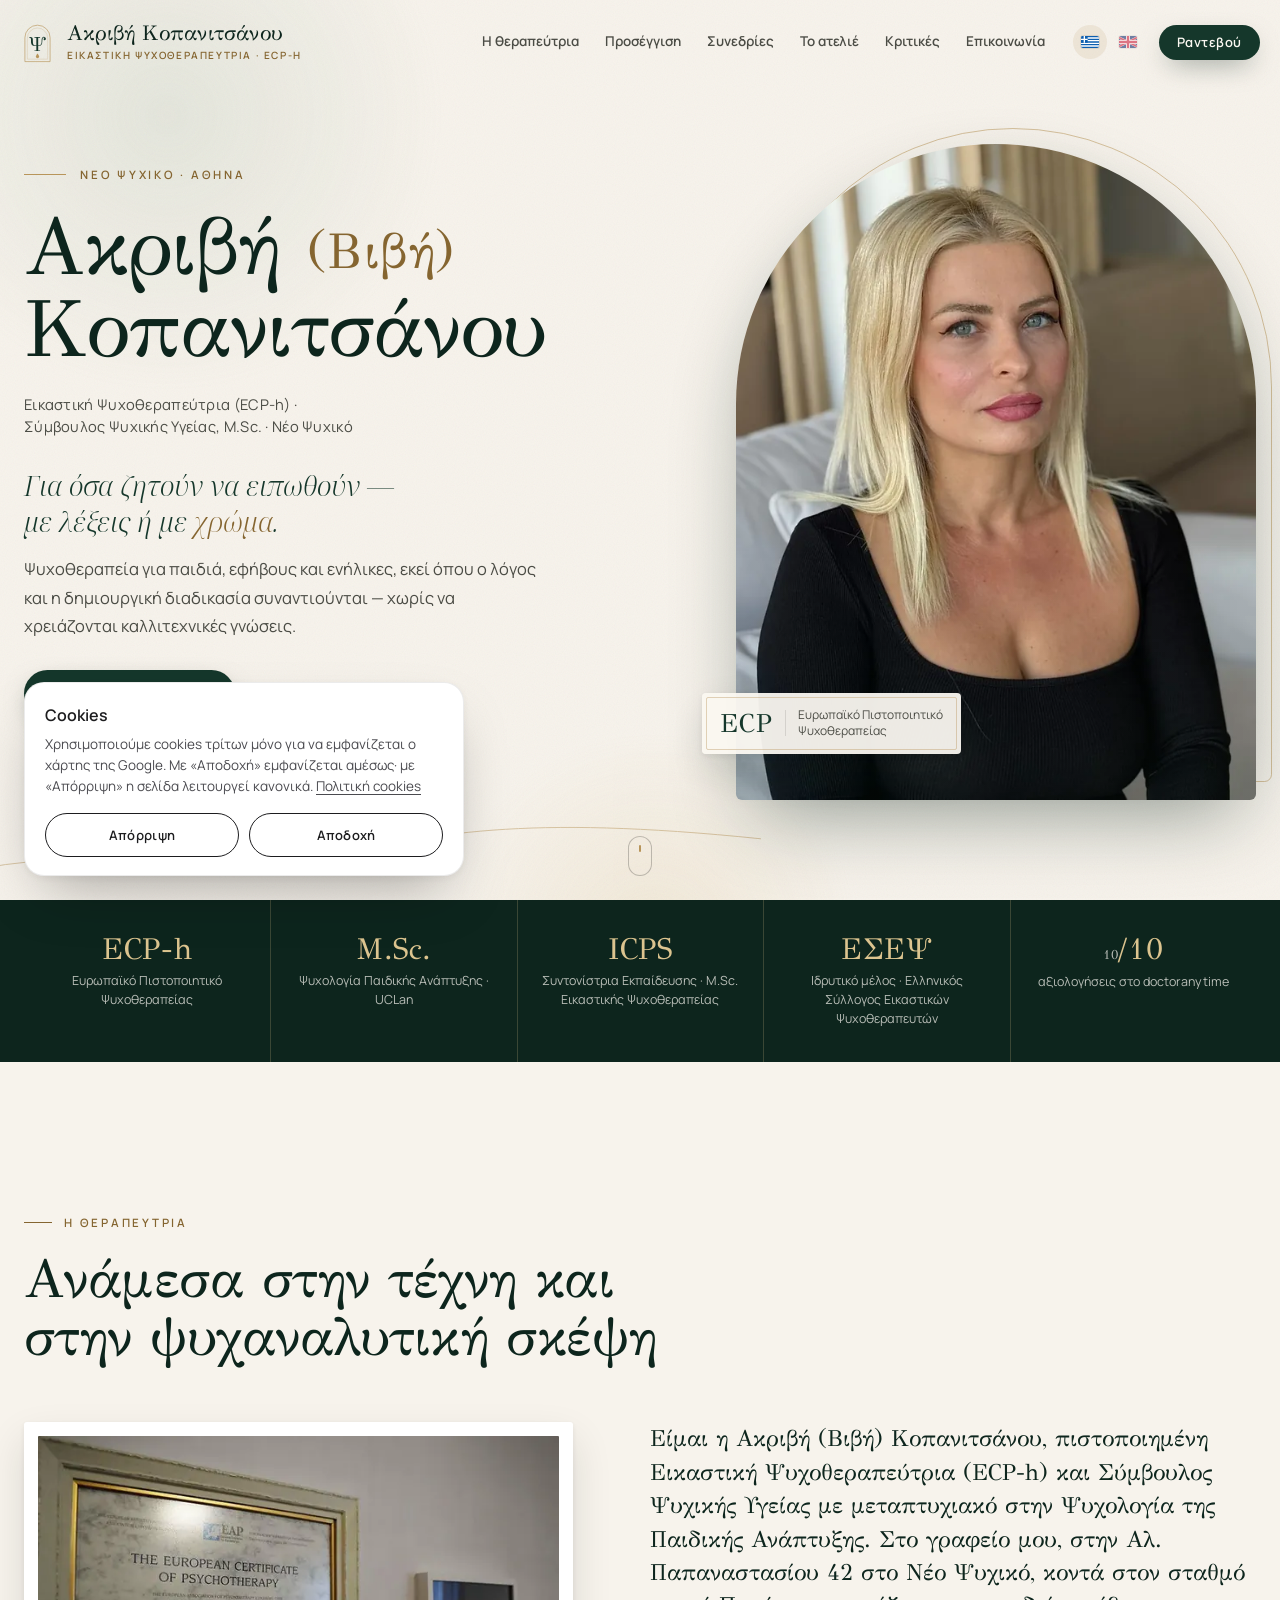
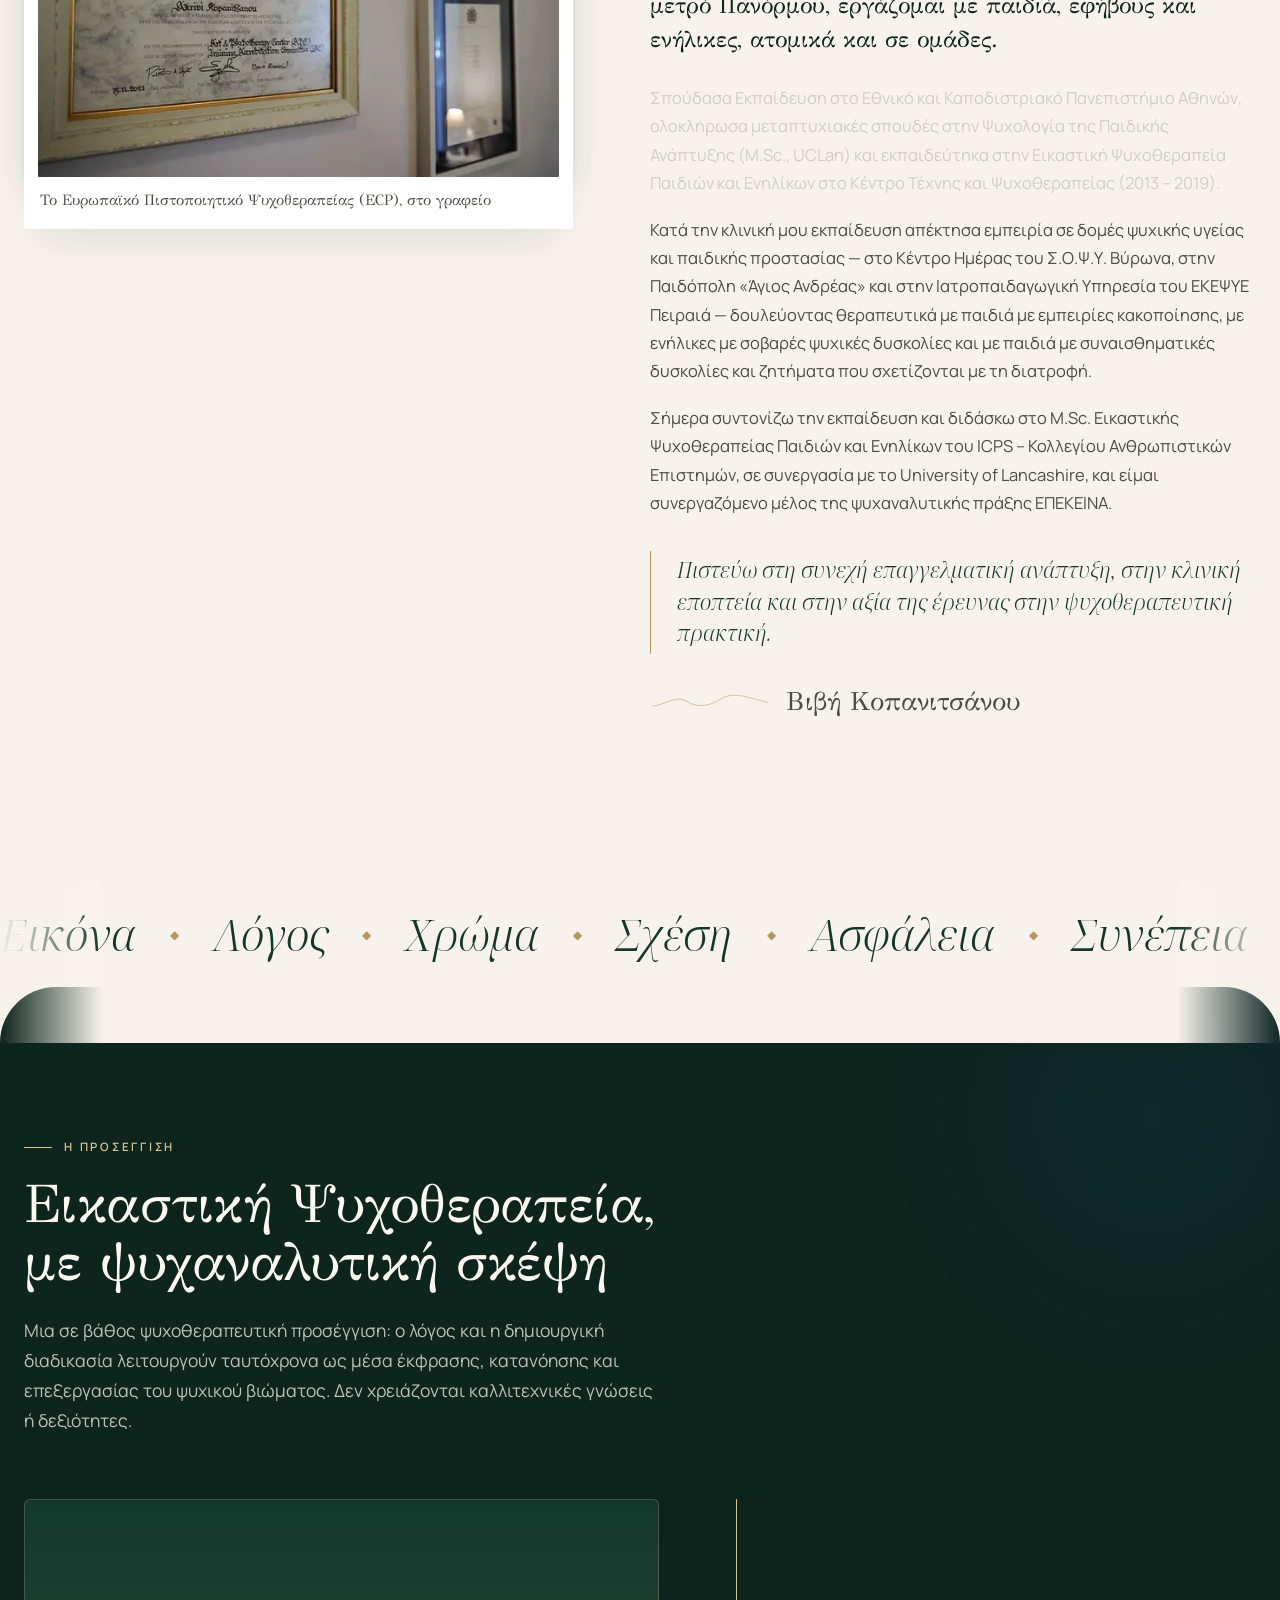
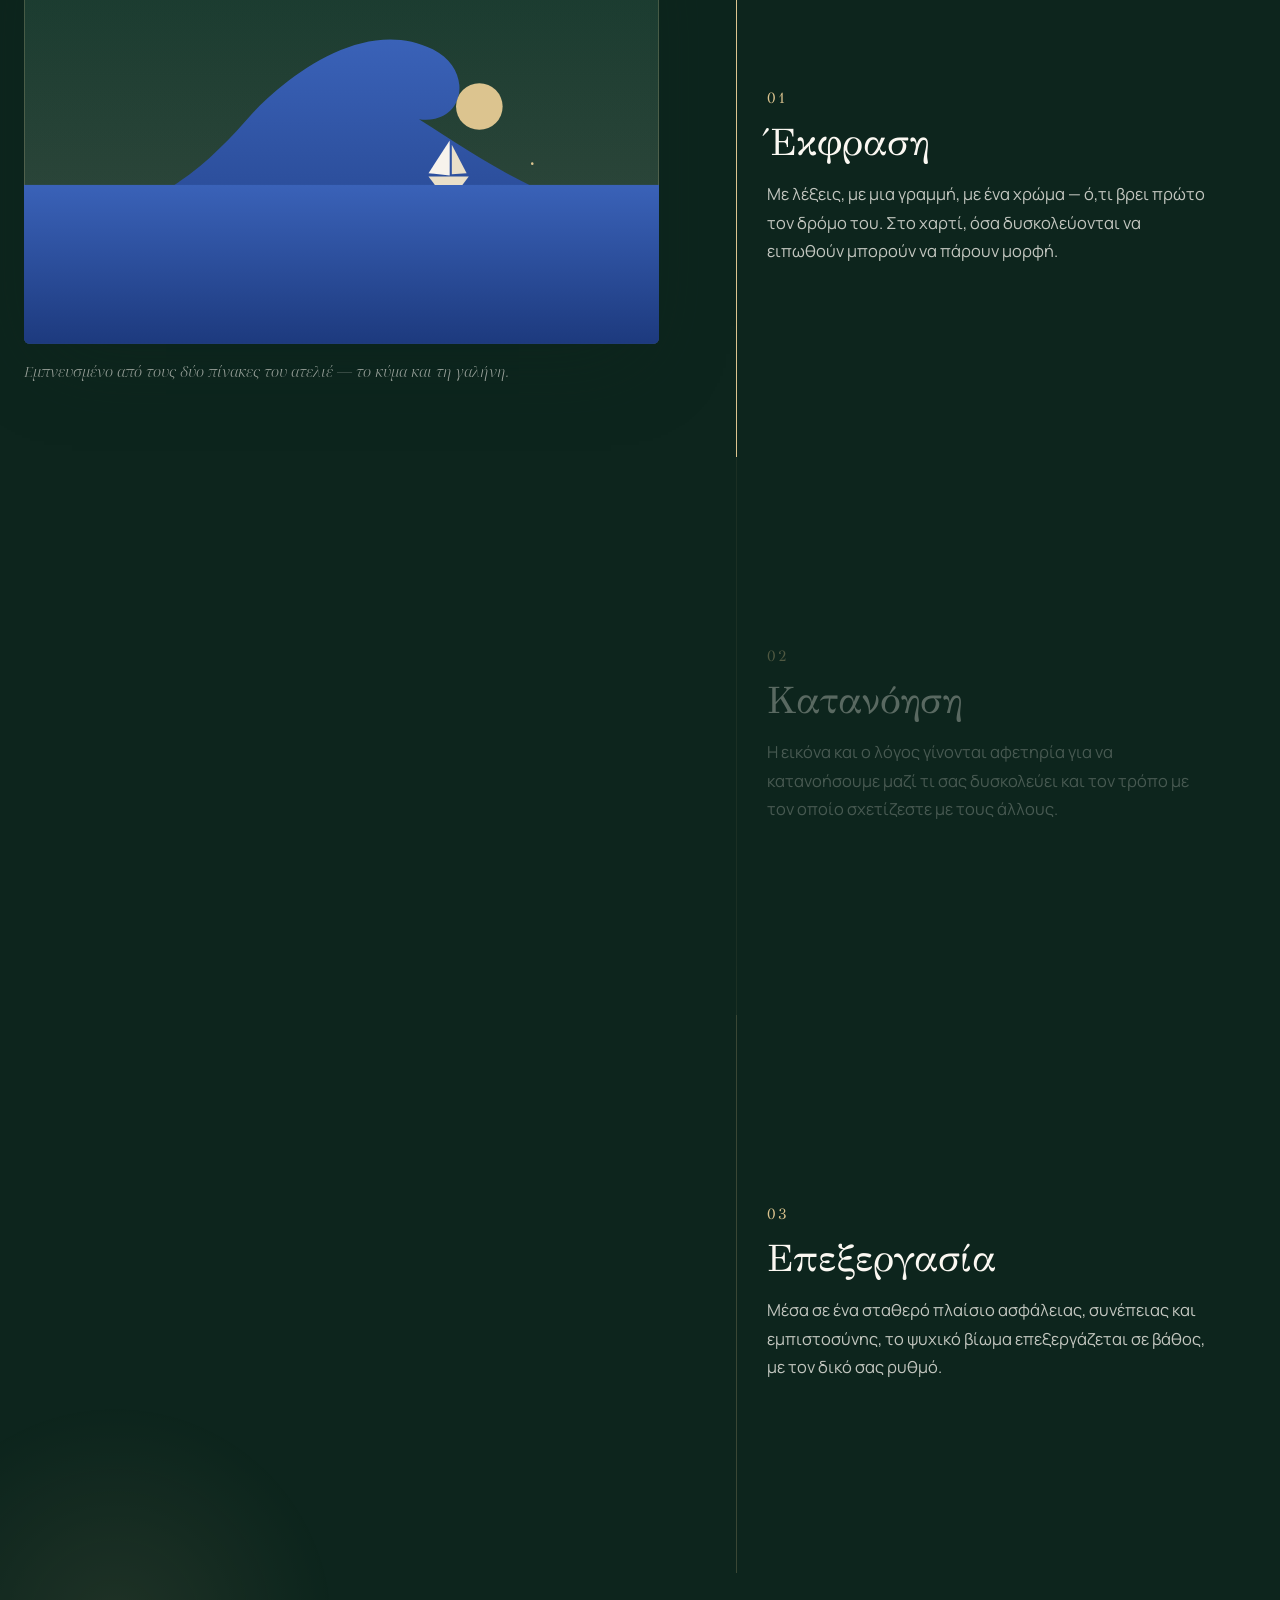
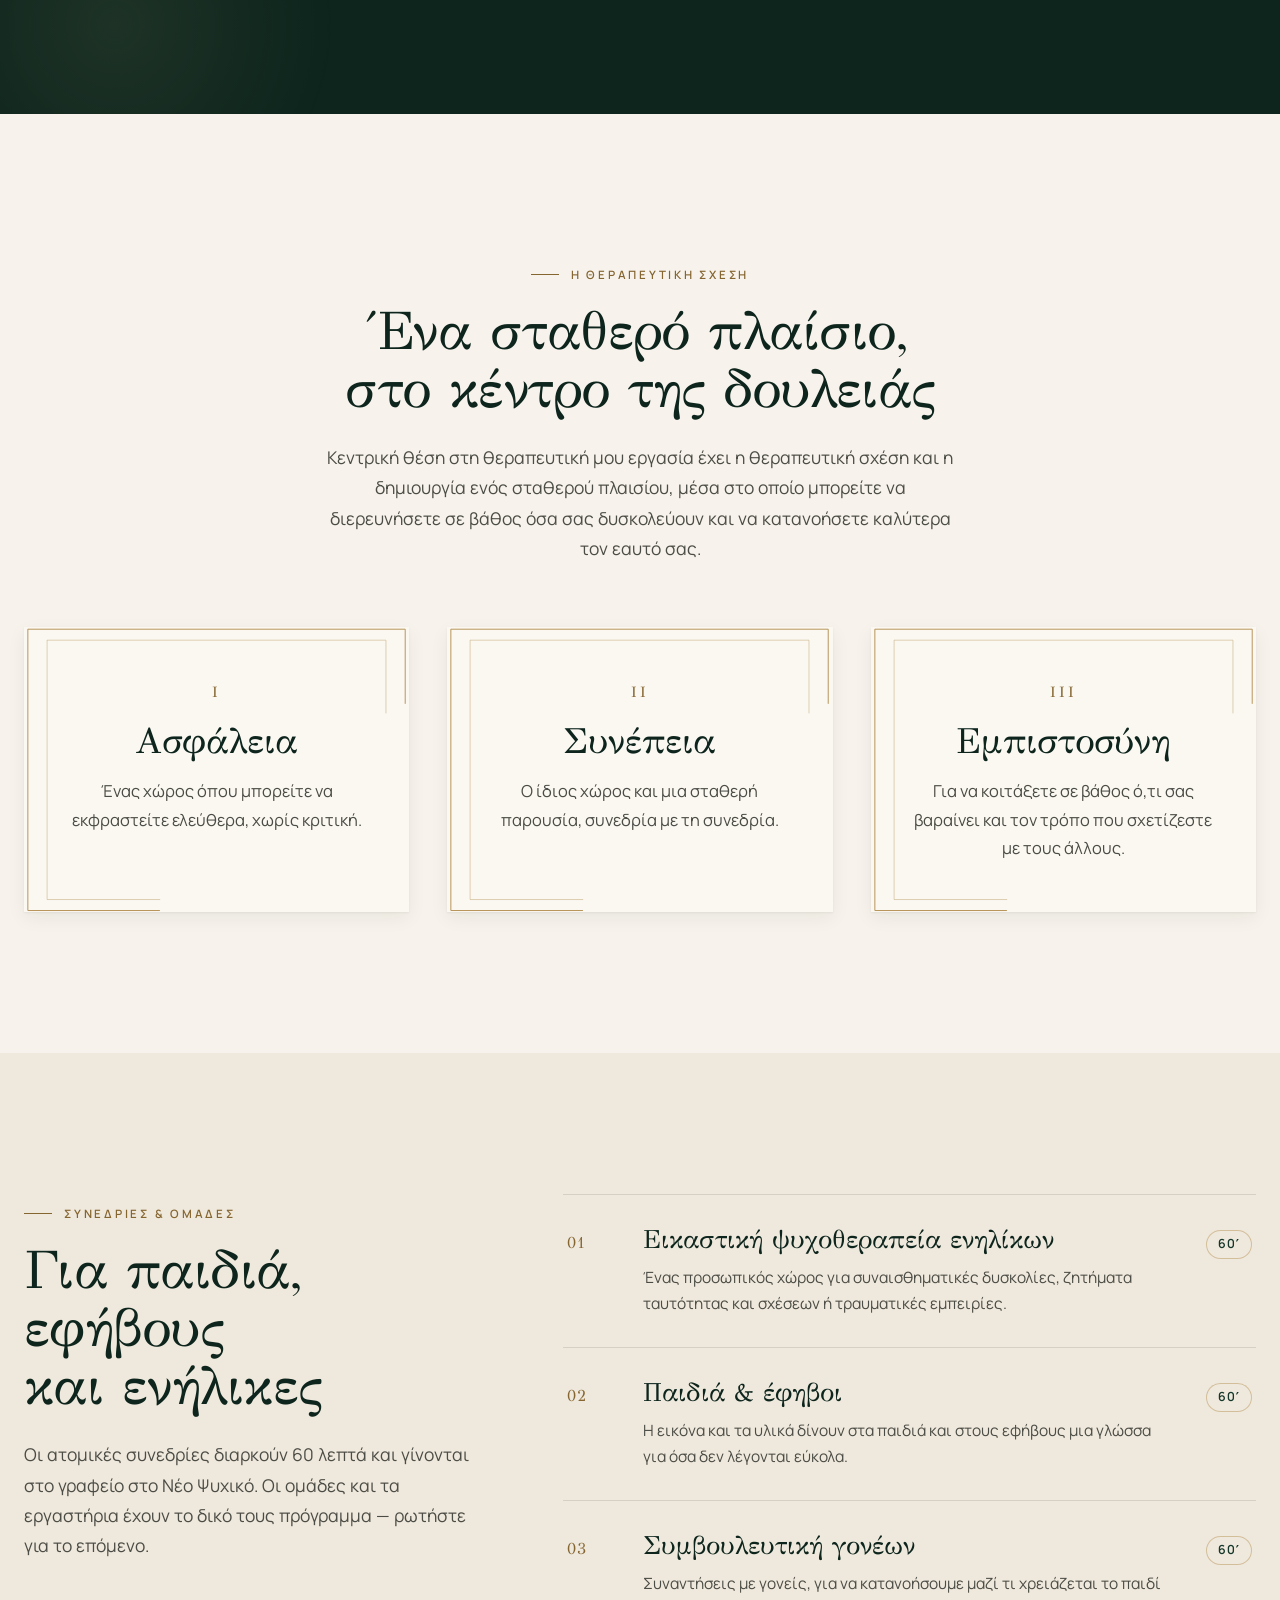
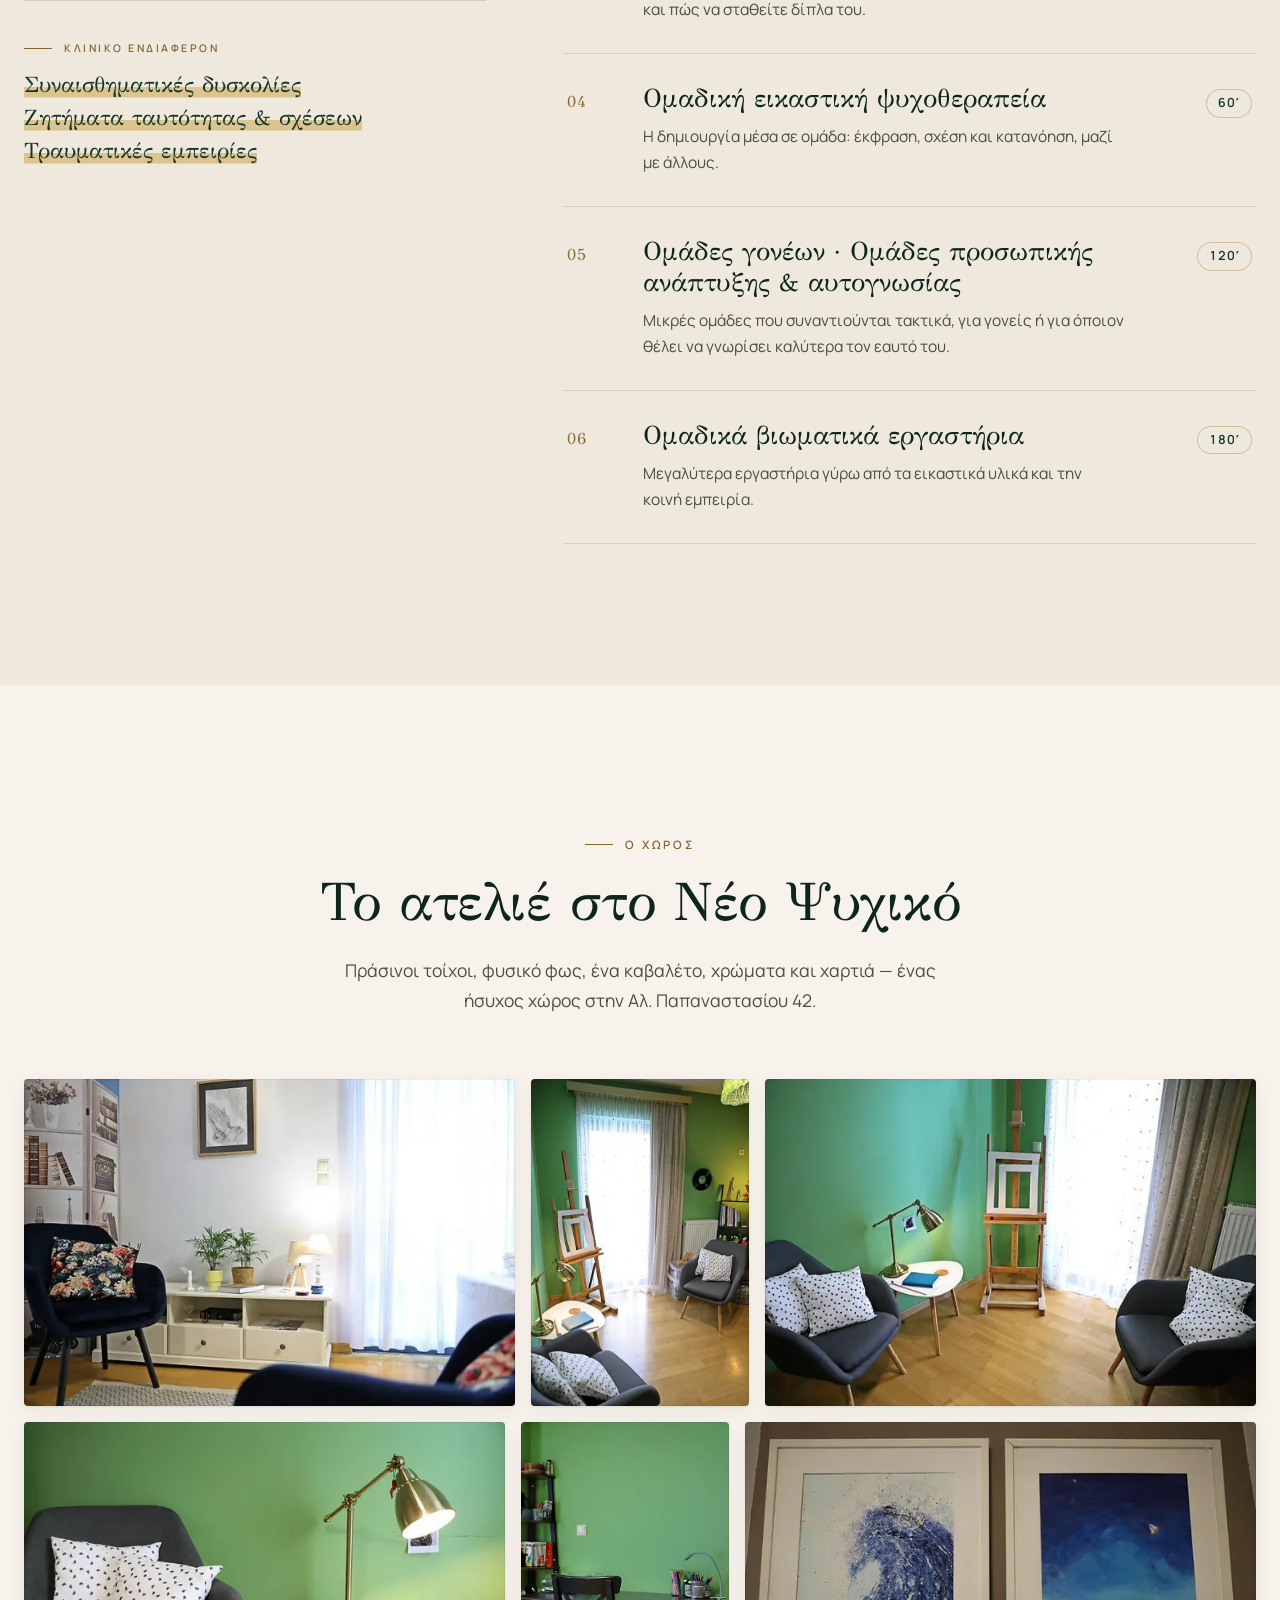
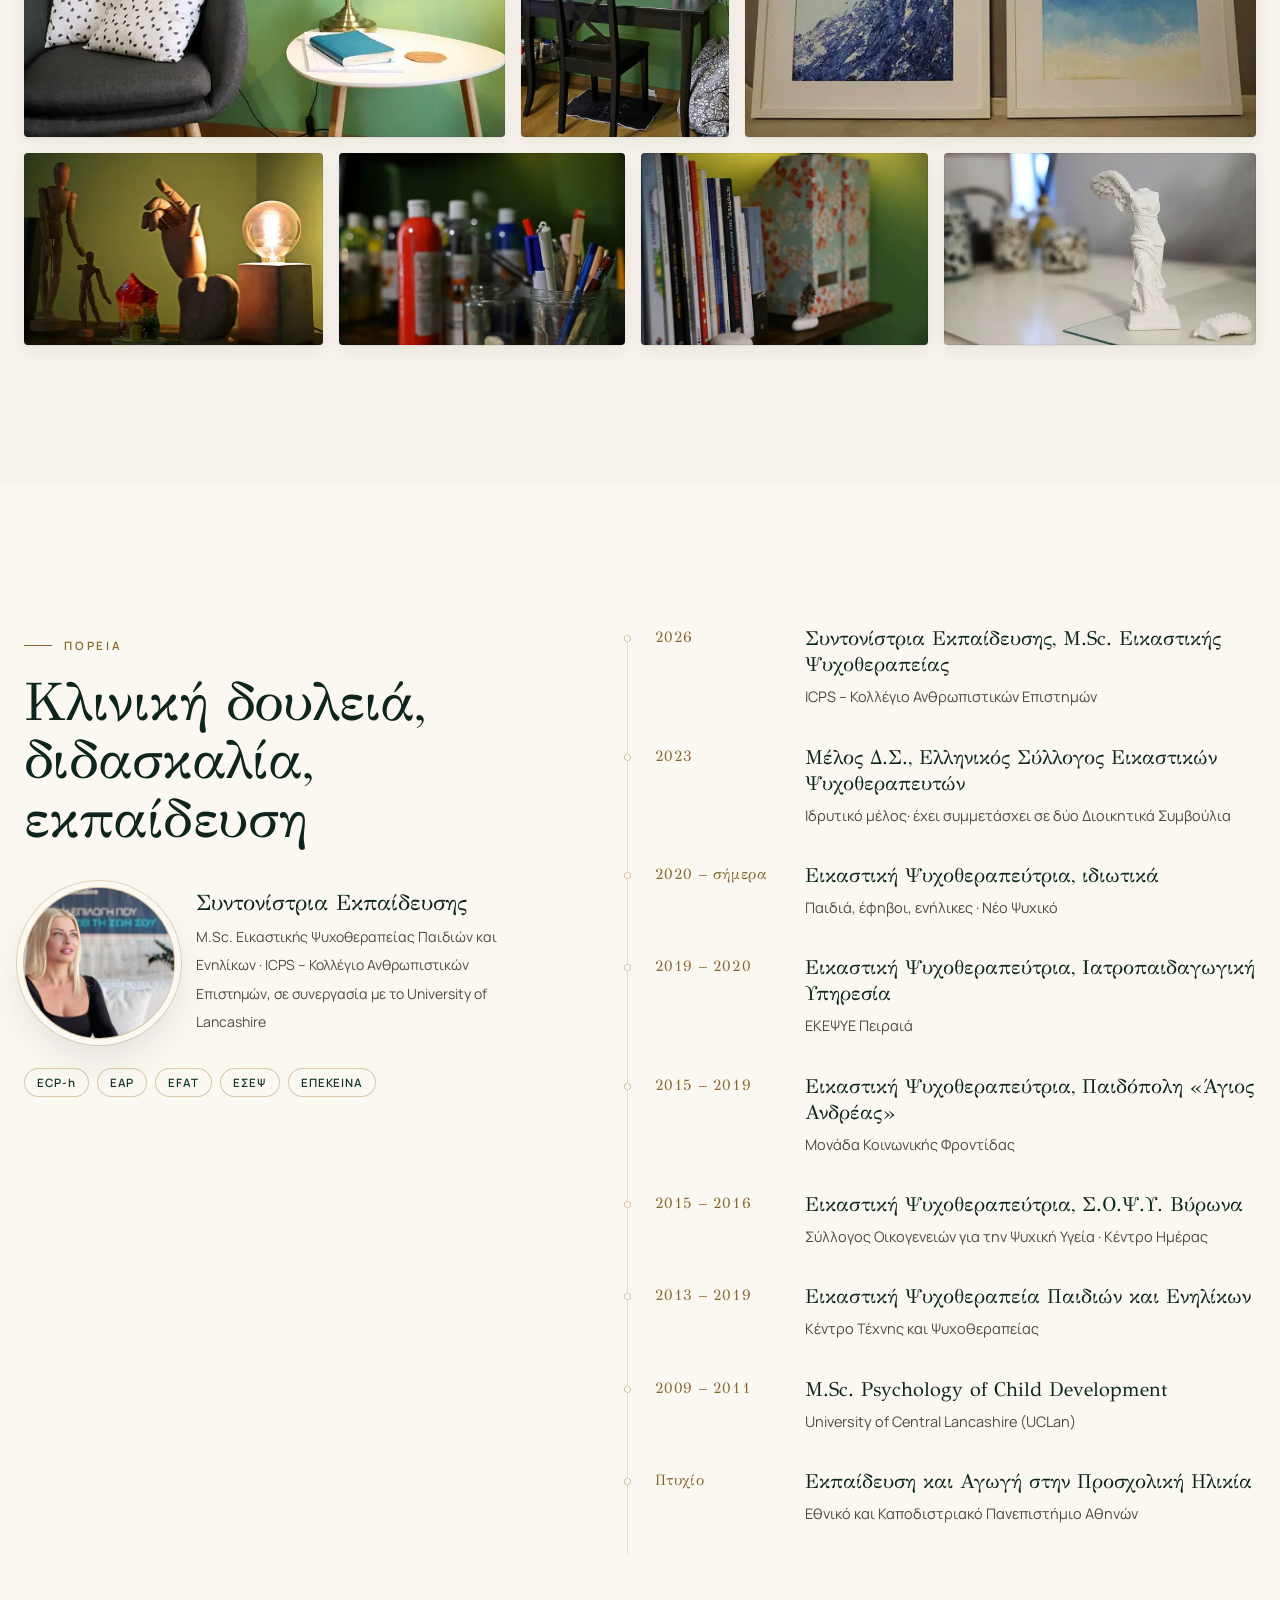
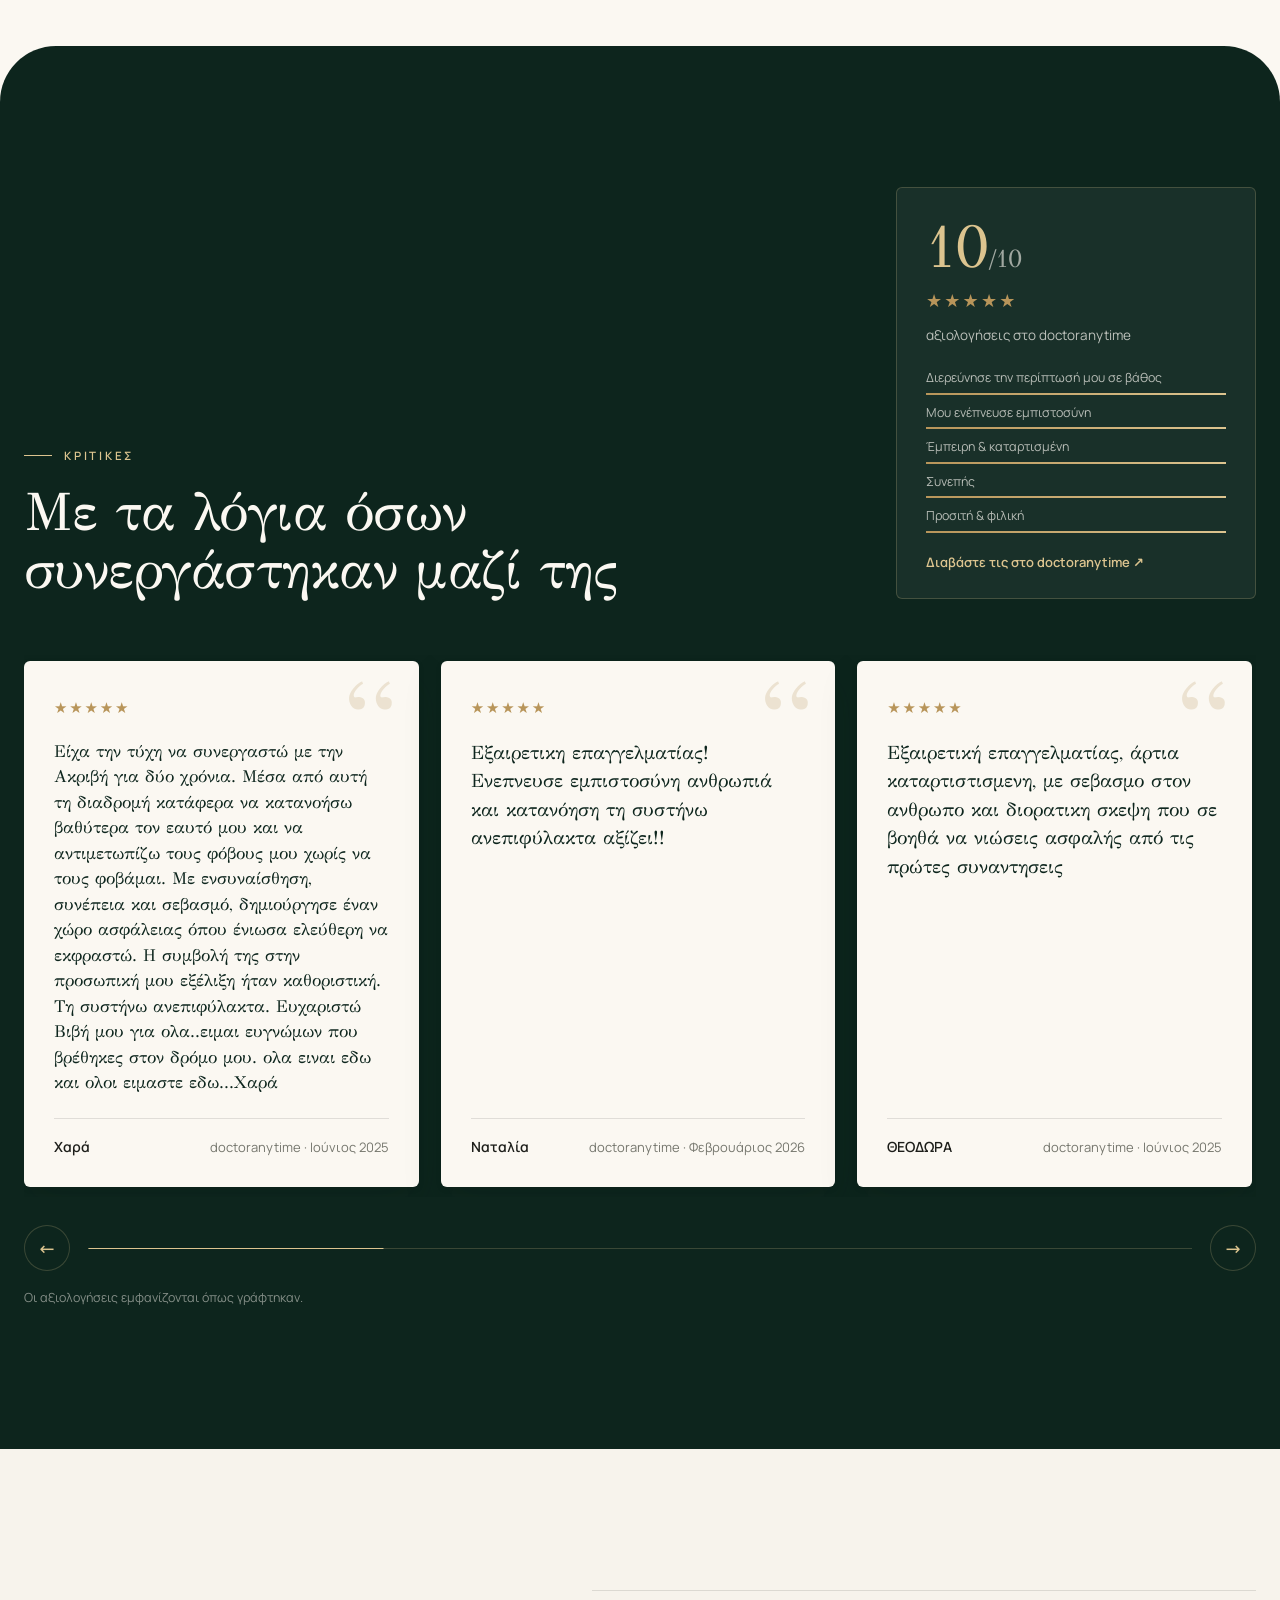
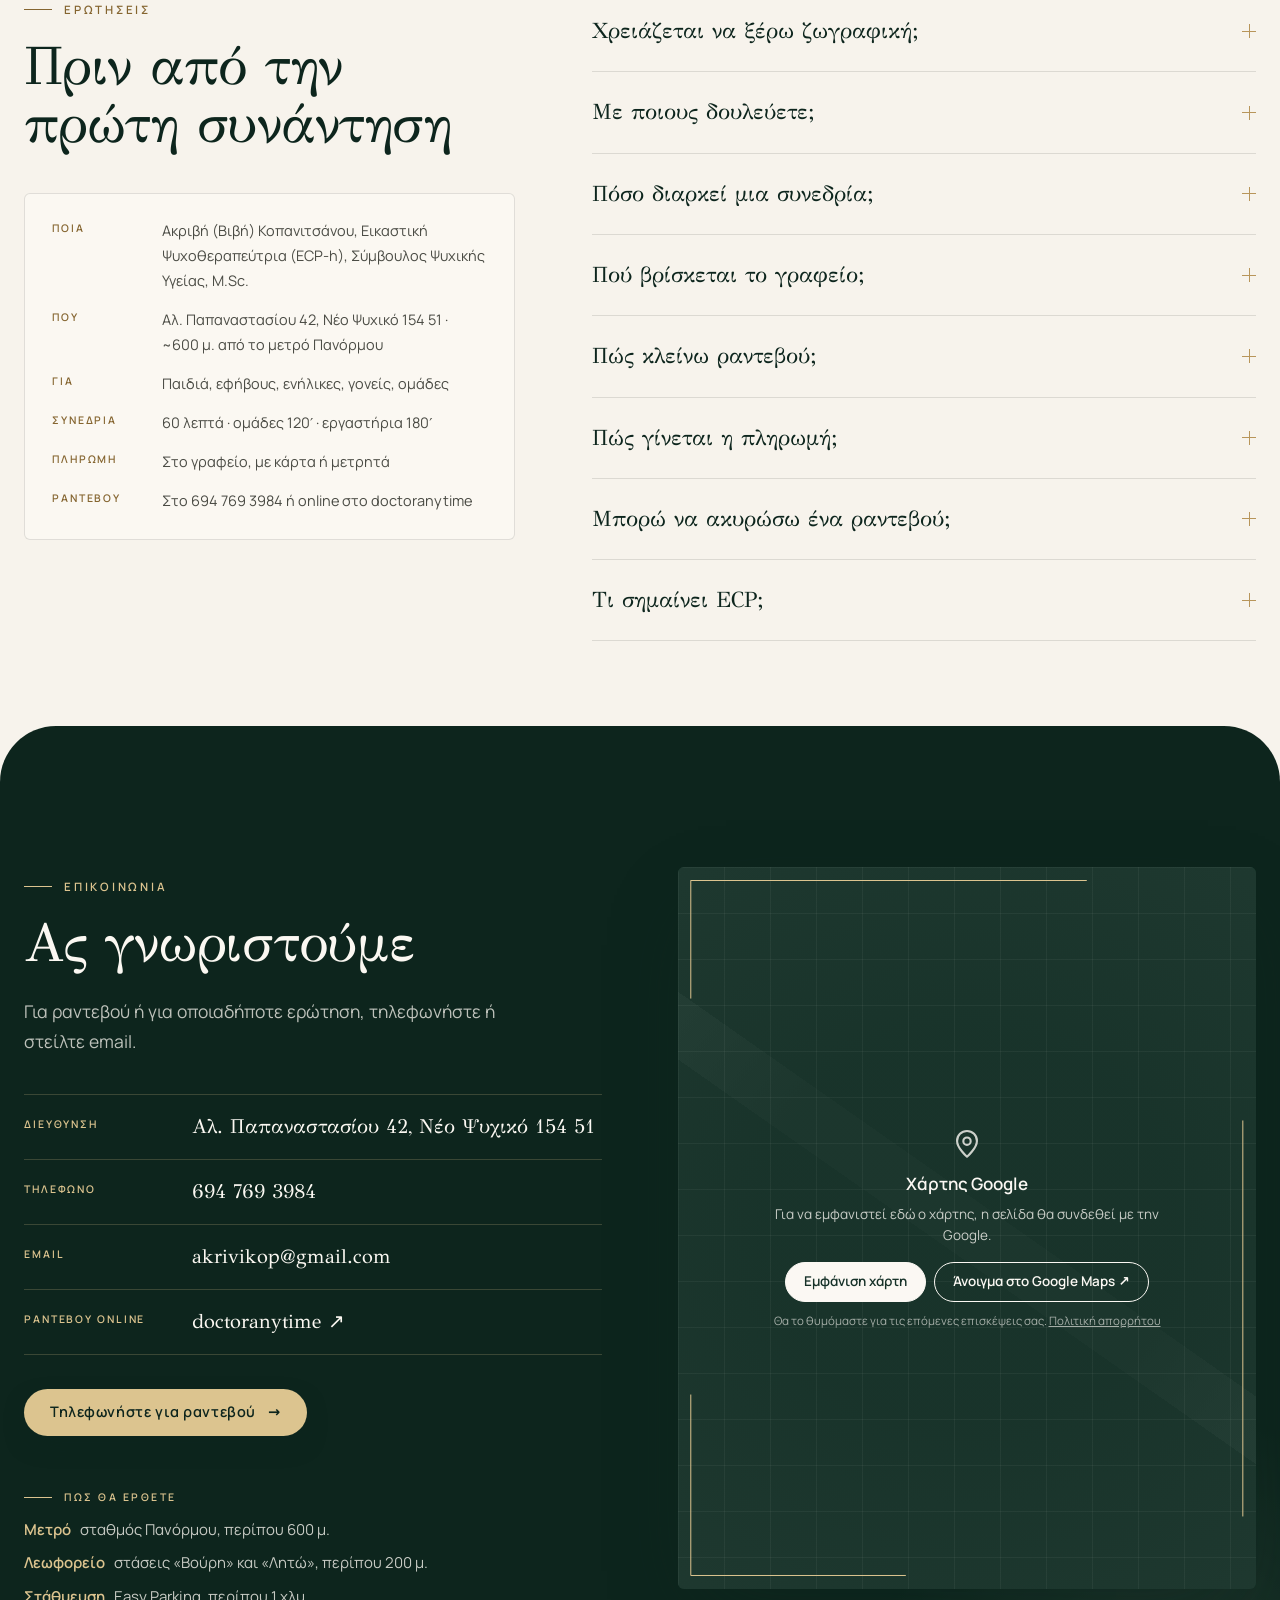
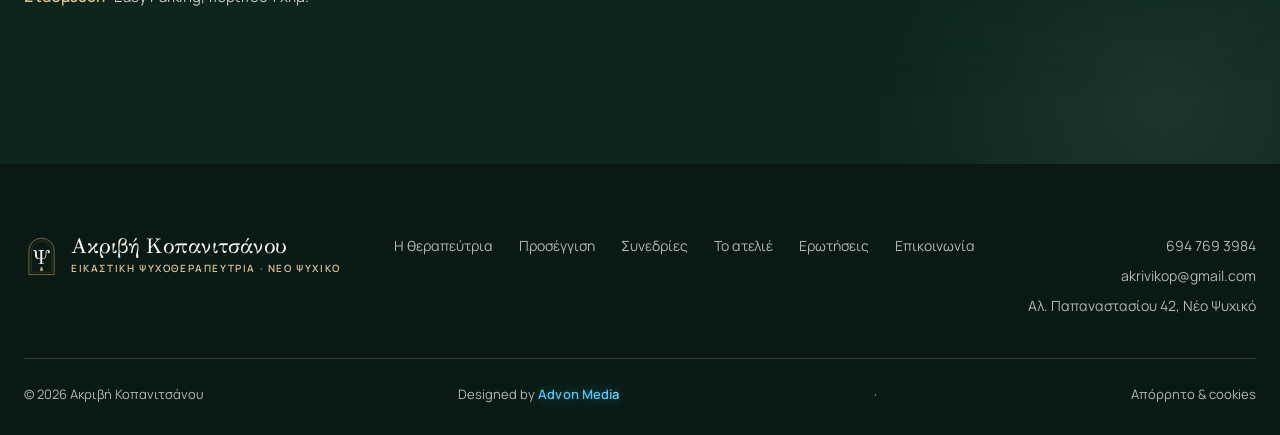
==== index.html @ bc58c77c "First draft — Akrivi (Vivi) Kopanitsanou, art psychotherapist, Neo Psychiko Co-Authored-By: Claude O" ====
<!DOCTYPE html>
<html lang="el">
<head>
<meta charset="utf-8">
<meta name="viewport" content="width=device-width,initial-scale=1,viewport-fit=cover">
<title>Εικαστική Ψυχοθεραπεία Νέο Ψυχικό | Ακριβή Κοπανιτσάνου</title>
<!-- advon-icons · favicon.py · made from assets/img/akrivi-kopanitsanou-logo-icon.svg · vd1bc4d5e -->
<link rel="icon" href="favicon.ico?v=d1bc4d5e" sizes="32x32">
<link rel="icon" href="assets/icons/favicon.svg?v=d1bc4d5e" type="image/svg+xml">
<link rel="icon" href="assets/icons/favicon-96.png?v=d1bc4d5e" type="image/png" sizes="96x96">
<link rel="icon" href="assets/icons/favicon-48.png?v=d1bc4d5e" type="image/png" sizes="48x48">
<link rel="apple-touch-icon" href="assets/icons/apple-touch-icon.png?v=d1bc4d5e">
<link rel="manifest" href="site.webmanifest?v=d1bc4d5e">
<!-- /advon-icons -->
<meta name="description" content="Ακριβή (Βιβή) Κοπανιτσάνου, Εικαστική Ψυχοθεραπεύτρια (ECP-h) και Σύμβουλος Ψυχικής Υγείας στο Νέο Ψυχικό. Παιδιά, έφηβοι, ενήλικες και ομάδες.">
<meta name="robots" content="index,follow,max-image-preview:large">
<meta name="msvalidate.01" content="B111344056B4F7484DEA53457F44A3C3">
<!-- advon-en -->
<script>try{localStorage.setItem("kop-lang","el")}catch(e){}</script>
<!-- /advon-en -->
<script id="advon-draft-guard">/* Advon: drafts stay out of Google; the real domain is untouched */(function(h){if(/(^|\.)(drafts\.advonmedia\.com|github\.io|netlify\.app)$/.test(h)){var m=document.createElement("meta");m.name="robots";m.content="noindex,nofollow";document.head.appendChild(m)}})(location.hostname)</script>
<meta name="theme-color" content="#F7F3EC">
<meta name="color-scheme" content="light only">
<meta property="og:type" content="website">
<meta property="og:locale" content="el_GR">
<meta property="og:locale:alternate" content="en_GB">
<meta property="og:title" content="Εικαστική Ψυχοθεραπεία Νέο Ψυχικό | Ακριβή Κοπανιτσάνου">
<meta property="og:description" content="Ακριβή (Βιβή) Κοπανιτσάνου, Εικαστική Ψυχοθεραπεύτρια (ECP-h) και Σύμβουλος Ψυχικής Υγείας στο Νέο Ψυχικό. Παιδιά, έφηβοι, ενήλικες και ομάδες.">
<meta property="og:image" content="assets/img/og.jpg">
<meta property="og:image:width" content="1200"><meta property="og:image:height" content="630">
<meta property="og:image:alt" content="Ακριβή (Βιβή) Κοπανιτσάνου, Εικαστική Ψυχοθεραπεύτρια στο Νέο Ψυχικό">
<meta name="twitter:card" content="summary_large_image">
<meta name="twitter:title" content="Εικαστική Ψυχοθεραπεία Νέο Ψυχικό | Ακριβή Κοπανιτσάνου">
<meta name="twitter:description" content="Ακριβή (Βιβή) Κοπανιτσάνου, Εικαστική Ψυχοθεραπεύτρια (ECP-h) και Σύμβουλος Ψυχικής Υγείας στο Νέο Ψυχικό. Παιδιά, έφηβοι, ενήλικες και ομάδες.">
<meta name="twitter:image" content="assets/img/og.jpg">
<link rel="image_src" href="assets/img/akrivi-kopanitsanou-eikastiki-psychotherapeftria-neo-psychiko-portreto-900.webp">
<link rel="preload" href="assets/fonts/gfs-didot-greek-400-normal.woff2" as="font" type="font/woff2" crossorigin>
<link rel="preload" as="image" href="assets/img/akrivi-kopanitsanou-eikastiki-psychotherapeftria-neo-psychiko-portreto-900.webp" imagesrcset="assets/img/akrivi-kopanitsanou-eikastiki-psychotherapeftria-neo-psychiko-portreto-640.webp 640w, assets/img/akrivi-kopanitsanou-eikastiki-psychotherapeftria-neo-psychiko-portreto-900.webp 900w" imagesizes="(max-width:900px) 92vw, 42vw">
<script>(function(h){h.classList.add('js');try{if(!sessionStorage.getItem('kop-intro')&&!matchMedia('(prefers-reduced-motion:reduce)').matches&&!document.hidden)h.classList.add('js-intro')}catch(e){}})(document.documentElement)</script>
<style id="advon-fonts">
@font-face{font-family:'GFS Didot';font-style:normal;font-weight:400;font-display:swap;src:url(assets/fonts/gfs-didot-greek-400-normal.woff2) format('woff2');unicode-range:U+0370-0377,U+037A-037F,U+0384-038A,U+038C,U+038E-03A1,U+03A3-03FF}
@font-face{font-family:'GFS Didot';font-style:normal;font-weight:400;font-display:swap;src:url(assets/fonts/gfs-didot-latin-400-normal.woff2) format('woff2');unicode-range:U+0000-00FF,U+0131,U+0152-0153,U+02BB-02BC,U+02C6,U+02DA,U+02DC,U+0304,U+0308,U+0329,U+2000-206F,U+20AC,U+2122,U+2191,U+2193,U+2212,U+2215,U+FEFF,U+FFFD}
@font-face{font-family:'Manrope';font-style:normal;font-weight:400;font-display:swap;src:url(assets/fonts/manrope-greek-400-normal.woff2) format('woff2');unicode-range:U+0370-0377,U+037A-037F,U+0384-038A,U+038C,U+038E-03A1,U+03A3-03FF}
@font-face{font-family:'Manrope';font-style:normal;font-weight:400;font-display:swap;src:url(assets/fonts/manrope-latin-400-normal.woff2) format('woff2');unicode-range:U+0000-00FF,U+0131,U+0152-0153,U+02BB-02BC,U+02C6,U+02DA,U+02DC,U+0304,U+0308,U+0329,U+2000-206F,U+20AC,U+2122,U+2191,U+2193,U+2212,U+2215,U+FEFF,U+FFFD}
@font-face{font-family:'Manrope';font-style:normal;font-weight:600;font-display:swap;src:url(assets/fonts/manrope-greek-600-normal.woff2) format('woff2');unicode-range:U+0370-0377,U+037A-037F,U+0384-038A,U+038C,U+038E-03A1,U+03A3-03FF}
@font-face{font-family:'Manrope';font-style:normal;font-weight:600;font-display:swap;src:url(assets/fonts/manrope-latin-600-normal.woff2) format('woff2');unicode-range:U+0000-00FF,U+0131,U+0152-0153,U+02BB-02BC,U+02C6,U+02DA,U+02DC,U+0304,U+0308,U+0329,U+2000-206F,U+20AC,U+2122,U+2191,U+2193,U+2212,U+2215,U+FEFF,U+FFFD}
@font-face{font-family:'Noto Serif Display';font-style:italic;font-weight:300;font-display:swap;src:url(assets/fonts/noto-serif-display-greek-300-italic.woff2) format('woff2');unicode-range:U+0370-0377,U+037A-037F,U+0384-038A,U+038C,U+038E-03A1,U+03A3-03FF}
@font-face{font-family:'Noto Serif Display';font-style:italic;font-weight:300;font-display:swap;src:url(assets/fonts/noto-serif-display-latin-300-italic.woff2) format('woff2');unicode-range:U+0000-00FF,U+0131,U+0152-0153,U+02BB-02BC,U+02C6,U+02DA,U+02DC,U+0304,U+0308,U+0329,U+2000-206F,U+20AC,U+2122,U+2191,U+2193,U+2212,U+2215,U+FEFF,U+FFFD}
</style>
<style>
:root{color-scheme:light only;--paper:#F7F3EC;--paper2:#EFE8DC;--ivory:#FBF8F2;--ink:#1D1E1A;--ink2:#4B4C45;--mute:#76776E;--em:#24503F;--em-d:#15372B;--em-dd:#0D251D;--sage:#A8BCA7;--gold:#B8955A;--gold-t:#856530;--gold-l:#DCC48F;--line:rgba(29,30,26,.12);--line-d:rgba(220,196,143,.22);--blue:#2C4F9E;
--fd:'GFS Didot',Didot,'Bodoni 72',Georgia,serif;--fi:'Noto Serif Display',Georgia,serif;--fb:Manrope,system-ui,-apple-system,'Segoe UI',sans-serif;
--sh-1:0 1px 2px rgba(20,30,24,.06),0 6px 18px rgba(20,30,24,.06);--sh-2:0 2px 6px rgba(20,30,24,.08),0 18px 40px rgba(20,30,24,.12);--sh-3:0 30px 80px -20px rgba(13,37,29,.45);
--ease:cubic-bezier(.22,.61,.36,1);--ease-o:cubic-bezier(.16,1,.3,1);--hdh:84px}
*,*::before,*::after{box-sizing:border-box}
html{scroll-behavior:smooth;-webkit-text-size-adjust:100%;scroll-padding-top:80px}
html,body{overflow-x:clip}
body{margin:0;background:var(--paper);color:var(--ink);font:400 16.5px/1.72 var(--fb);-webkit-font-smoothing:antialiased;-moz-osx-font-smoothing:grayscale;text-rendering:optimizeLegibility}
img{display:block;max-width:100%;height:auto}
a{color:inherit;text-decoration:none}
button{font:inherit;color:inherit;background:none;border:0;padding:0;cursor:pointer}
h1,h2,h3{font-weight:400;margin:0;text-wrap:balance}
p{margin:0 0 1.1em;text-wrap:pretty}
.skip{position:absolute;left:-9999px;top:8px;z-index:200;background:var(--em-d);color:#fff;padding:10px 16px;border-radius:8px}.skip:focus{left:12px}
:focus-visible{outline:2px solid var(--gold);outline-offset:3px;border-radius:4px}
::selection{background:var(--gold-l);color:var(--em-dd)}
.wrap{width:min(1240px,100% - 48px);margin:0 auto}
.sv-defs{position:absolute;width:0;height:0;overflow:hidden}

/* ===== buttons ===== */
.btn{position:relative;display:inline-flex;align-items:center;gap:12px;padding:16px 26px;border-radius:999px;background:var(--em-d);color:var(--ivory);font:600 14.5px/1 var(--fb);letter-spacing:.04em;overflow:hidden;isolation:isolate;box-shadow:0 10px 28px -10px rgba(13,37,29,.55);transition:transform .35s var(--ease-o),box-shadow .35s}
.btn::before{content:"";position:absolute;inset:0;z-index:-1;background:linear-gradient(110deg,transparent 30%,rgba(220,196,143,.45) 50%,transparent 70%);transform:translateX(-120%);transition:transform .9s var(--ease)}
.btn .arr{transition:transform .35s var(--ease-o)}
@media (hover:hover){.btn:hover{transform:translateY(-2px);box-shadow:0 16px 34px -12px rgba(13,37,29,.6)}.btn:hover::before{transform:translateX(120%)}.btn:hover .arr{transform:translateX(4px)}}
.btn:active{transform:scale(.97)}
.btn-sm{padding:11px 18px;font-size:13px}
.btn-l{background:var(--gold-l);color:var(--em-dd)}
.tlink{font-weight:600;font-size:14.5px;border-bottom:1px solid var(--gold);padding-bottom:2px;color:var(--em-d)}
.tlink span{font-weight:400;color:var(--ink2)}
.st{color:var(--gold);letter-spacing:.12em}

/* ===== intro: the gilded frame opens ===== */
.intro{position:fixed;inset:0;z-index:120;display:none;place-items:center;background:var(--ivory)}
.js-intro .intro{display:grid}
.in-frame{position:relative;width:min(240px,52vw);aspect-ratio:240/300;display:grid;place-items:center;transition:transform 1s cubic-bezier(.7,0,.2,1),opacity .8s ease}
.in-svg{position:absolute;inset:0;width:100%;height:100%;overflow:visible}
.in-svg rect{fill:none;stroke:var(--gold);stroke-dasharray:1;stroke-dashoffset:1;animation:draw 1s var(--ease) forwards}
.in-r1{stroke-width:1.4;vector-effect:non-scaling-stroke}.in-r2{stroke-width:.8;vector-effect:non-scaling-stroke;animation-delay:.18s!important}
.in-mk{width:38%;opacity:0;transform:translateY(10px);animation:inMk .7s var(--ease-o) .55s forwards}
.in-nm{position:absolute;bottom:-46px;left:-60px;right:-60px;text-align:center;white-space:nowrap;transform:translateY(8px);font:400 18px/1 var(--fd);letter-spacing:.06em;color:var(--em-d);opacity:0;animation:inMk .7s var(--ease-o) .75s forwards}
.intro.go{background:transparent;transition:background .9s ease .25s}
.intro.go .in-frame{transform:scale(7);opacity:0}
.intro.go .in-nm{opacity:0!important;animation:none}
@keyframes draw{to{stroke-dashoffset:0}}
@keyframes inMk{to{opacity:1;transform:none}}

/* ===== header ===== */
.prog{position:fixed;left:0;top:0;height:2px;width:100%;z-index:90;background:linear-gradient(90deg,var(--gold),var(--gold-l));transform-origin:0 50%;transform:scaleX(0)}
.hd{position:fixed;inset:0 0 auto;z-index:80;transition:background .4s,box-shadow .4s,backdrop-filter .4s}
.hd-in{width:min(1360px,100% - 40px);margin:0 auto;height:var(--hdh);display:flex;align-items:center;gap:28px}
.hd.solid{background:rgba(251,248,242,.92);box-shadow:0 1px 0 var(--line)}
.hd.solid::before{content:"";position:absolute;inset:0;z-index:-1;backdrop-filter:blur(12px);-webkit-backdrop-filter:blur(12px)}
.brand{display:flex;align-items:center;gap:12px;min-width:0}
.brand-mk{width:35px;height:42px;flex:none;transition:transform 1s var(--ease-o)}
.hd.solid .brand-mk{transform:rotateY(360deg)}
.brand-t{display:flex;flex-direction:column;line-height:1.1;min-width:0}
.brand-n{font:400 21px/1.05 var(--fd);letter-spacing:.01em;color:var(--em-dd);white-space:nowrap}
.brand-r{font:600 10px/1.4 var(--fb);letter-spacing:.16em;text-transform:uppercase;color:var(--gold-t);margin-top:4px;white-space:nowrap}
.nav{display:flex;gap:26px;margin-left:auto}
.nav a{position:relative;font:600 13.5px/1 var(--fb);color:var(--ink2);padding:8px 0;transition:color .25s}
.nav a::after{content:"";position:absolute;left:0;right:0;bottom:2px;height:1px;background:var(--gold);transform:scaleX(0);transform-origin:right;transition:transform .45s var(--ease-o)}
@media (hover:hover){.nav a:hover{color:var(--em-dd)}.nav a:hover::after{transform:scaleX(1);transform-origin:left}}
.hd-r{display:flex;align-items:center;gap:14px}
.lang{display:flex;gap:4px}
.fl{display:grid;place-items:center;width:34px;height:34px;border-radius:50%;opacity:.55;transition:opacity .25s,background .25s}
.fl.on,.fl:hover{opacity:1}.fl.on{background:rgba(184,149,90,.14)}
.flg{display:block;width:18px;height:12px;overflow:hidden;line-height:0;border-radius:2px;box-shadow:0 0 0 1px rgba(0,0,0,.08)}
.flg svg{display:block;width:100%;height:100%}
.burger{display:none;width:44px;height:44px;position:relative}
.burger span{position:absolute;left:11px;right:11px;height:1.5px;background:var(--em-dd);transition:transform .3s}
.burger span:first-child{top:17px}.burger span:last-child{top:25px}
.mnav{position:fixed;inset:0;z-index:110;background:var(--em-dd);color:var(--ivory);display:flex;flex-direction:column;justify-content:center;padding:90px 32px 40px;gap:28px;opacity:0;transition:opacity .35s}
.mnav[hidden]{display:none}.mnav.open{opacity:1}
.mnav-in{display:flex;flex-direction:column;gap:6px}
.mnav-in a{font:400 32px/1.25 var(--fd);opacity:0;transform:translateY(12px);transition:opacity .45s var(--ease-o),transform .45s var(--ease-o)}
.mnav.open .mnav-in a{opacity:1;transform:none}
.mnav.open .mnav-in a:nth-child(2){transition-delay:.04s}.mnav.open .mnav-in a:nth-child(3){transition-delay:.08s}.mnav.open .mnav-in a:nth-child(4){transition-delay:.12s}.mnav.open .mnav-in a:nth-child(5){transition-delay:.16s}.mnav.open .mnav-in a:nth-child(6){transition-delay:.2s}.mnav.open .mnav-in a:nth-child(7){transition-delay:.24s}.mnav.open .mnav-in a:nth-child(8){transition-delay:.28s}
.mnav .btn{align-self:flex-start;background:var(--gold-l);color:var(--em-dd)}
.mnav-x{position:absolute;top:18px;right:18px;width:48px;height:48px;border-radius:50%;border:1px solid var(--line-d)}
.mnav-x span{position:absolute;left:13px;right:13px;top:23px;height:1.5px;background:var(--ivory)}
.mnav-x span:first-child{transform:rotate(45deg)}.mnav-x span:last-child{transform:rotate(-45deg)}

/* ===== hero ===== */
.hero{position:relative;min-height:100vh;min-height:100svh;display:flex;align-items:center;padding:calc(var(--hdh) + 30px) 0 70px;overflow:hidden;background:var(--paper)}
.hero-bg{position:absolute;inset:0;pointer-events:none}
.wash{position:absolute;border-radius:50%;opacity:.55;will-change:transform}
.w1{width:62vw;height:62vw;left:-18vw;top:-22vw;background:radial-gradient(closest-side,rgba(168,188,167,.42),transparent 70%);animation:drift1 28s ease-in-out infinite alternate}
.w2{width:46vw;height:46vw;left:28vw;bottom:-26vw;background:radial-gradient(closest-side,rgba(220,196,143,.42),transparent 70%);animation:drift2 32s ease-in-out infinite alternate}
.w3{width:30vw;height:30vw;right:4vw;top:6vw;background:radial-gradient(closest-side,rgba(36,80,63,.14),transparent 70%);animation:drift1 24s ease-in-out infinite alternate-reverse}
@keyframes drift1{to{transform:translate3d(6vw,4vw,0) scale(1.08)}}
@keyframes drift2{to{transform:translate3d(-5vw,-3vw,0) scale(1.1)}}
.hero-line{position:absolute;left:0;bottom:-2%;width:58%;height:22%;overflow:visible}
.hero-line path{fill:none;stroke:var(--gold);stroke-width:1;opacity:.5;vector-effect:non-scaling-stroke;stroke-dasharray:1;stroke-dashoffset:1}
.ready .hero-line path{animation:draw 2.6s var(--ease) .9s forwards}
.hero::after{content:"";position:absolute;inset:0;pointer-events:none;opacity:.06;background-image:url("data:image/svg+xml,%3Csvg xmlns='http://www.w3.org/2000/svg' width='160' height='160'%3E%3Cfilter id='n'%3E%3CfeTurbulence type='fractalNoise' baseFrequency='.9' numOctaves='2' stitchTiles='stitch'/%3E%3C/filter%3E%3Crect width='100%25' height='100%25' filter='url(%23n)'/%3E%3C/svg%3E")}
.hero-in{position:relative;z-index:1;width:min(1300px,100% - 48px);margin:0 auto;display:grid;grid-template-columns:minmax(0,1.08fr) minmax(0,.92fr);gap:clamp(36px,6vw,96px);align-items:center}
.eyebrow{display:inline-flex;align-items:center;gap:14px;font:600 11.5px/1 var(--fb);letter-spacing:.24em;text-transform:uppercase;color:var(--gold-t);margin-bottom:26px}
.eyebrow::before{content:"";width:42px;height:1px;background:var(--gold)}
.h1{display:block}
.h1-n{display:block;font:400 clamp(46px,6.3vw,98px)/1.02 var(--fd);letter-spacing:-.012em;color:var(--em-dd)}
.h1-n em{font-style:normal;color:var(--gold-t);font-size:.62em;letter-spacing:.02em;vertical-align:.12em}
.wm{display:inline-block;overflow:hidden;padding-bottom:.08em;margin-bottom:-.08em;vertical-align:bottom}
.wi{display:inline-block;transform:translateY(108%);transition:transform 1.1s var(--ease-o)}
.ready .wi{transform:none}
.wm:nth-child(2) .wi{transition-delay:.1s}.h1-n .wm:nth-of-type(3) .wi{transition-delay:.2s}
.h1-r{display:block;margin-top:22px;font:400 clamp(14px,1.15vw,16.5px)/1.55 var(--fb);letter-spacing:.02em;color:var(--ink2);max-width:520px}
.hero-d{font:300 italic clamp(22px,2.1vw,31px)/1.32 var(--fi);color:var(--em-d);margin:30px 0 16px;max-width:560px}
.hero-d i{color:var(--gold-t)}
.hero-p{max-width:520px;color:var(--ink2);margin-bottom:30px}
.hero-cta{display:flex;align-items:center;flex-wrap:wrap;gap:16px 26px}
.hero-rate{display:inline-flex;align-items:center;gap:10px;margin-top:30px;padding:10px 16px 10px 14px;border-radius:999px;background:rgba(251,248,242,.7);box-shadow:inset 0 0 0 1px var(--line);font-size:13px;color:var(--ink2)}
.hero-rate b{color:var(--em-dd);font-weight:600}
.h-up{opacity:0;transform:translateY(16px);transition:opacity .9s var(--ease-o),transform .9s var(--ease-o);transition-delay:var(--d,0s)}
.ready .h-up{opacity:1;transform:none}
.hero-ph{position:relative;margin:0;justify-self:end;width:min(100%,520px)}
.hp-img{display:block;position:relative;width:100%;aspect-ratio:900/1134;border-radius:260px 260px 6px 6px;overflow:hidden;box-shadow:var(--sh-3);isolation:isolate;background:var(--paper2)}
.hp-img img{width:100%;height:100%;object-fit:cover;transform:scale(1.08);opacity:0;transition:transform 2.2s var(--ease-o),opacity 1.2s ease}
.ready .hp-img img{opacity:1;transform:scale(1);animation:kb 26s ease-in-out 2.4s infinite alternate}
@keyframes kb{to{transform:scale(1.05) translate3d(-1%,-1%,0)}}
.hp-img::after{content:"";position:absolute;inset:0;background:linear-gradient(180deg,transparent 60%,rgba(13,37,29,.18));pointer-events:none}
.hp-frame{position:absolute;inset:-16px -16px 18px 18px;border-radius:276px 276px 8px 8px;pointer-events:none;z-index:-1}
.hp-frame{border:1px solid rgba(184,149,90,.55);opacity:0;transform:translate(-10px,10px);transition:opacity 1.2s ease .5s,transform 1.4s var(--ease-o) .5s}
.hp-frame svg{display:none}
.ready .hp-frame{opacity:1;transform:none}
.hp-plaque{position:absolute;left:-34px;bottom:46px;display:flex;align-items:center;gap:12px;padding:14px 18px;background:rgba(251,248,242,.94);border-radius:4px;box-shadow:var(--sh-2);font:400 12px/1.35 var(--fb);color:var(--ink2);opacity:0;transform:translateY(14px);transition:opacity .9s var(--ease-o) 1.2s,transform .9s var(--ease-o) 1.2s}
.hp-plaque::before{content:"";position:absolute;inset:4px;border:1px solid rgba(184,149,90,.4);border-radius:2px;pointer-events:none}
.pq-k{font:400 26px/1 var(--fd);color:var(--em-d);letter-spacing:.04em;padding-right:12px;border-right:1px solid var(--line)}
.ready .hp-plaque{opacity:1;transform:none}
.cue{position:absolute;left:50%;bottom:24px;width:24px;height:40px;margin-left:-12px;border-radius:12px;box-shadow:inset 0 0 0 1px rgba(29,30,26,.25);z-index:2;transition:opacity .4s}
.cue span{position:absolute;left:50%;top:9px;width:2px;height:7px;margin-left:-1px;border-radius:2px;background:var(--gold);animation:cue 2s ease-in-out infinite}
@keyframes cue{50%{transform:translateY(10px);opacity:.3}}
.scrolled .cue{opacity:0}

/* ===== proof ===== */
.proof{position:relative;z-index:2;background:var(--em-dd);color:var(--ivory)}
.pf{list-style:none;margin:0 auto;padding:0;width:min(1300px,100% - 48px);display:grid;grid-template-columns:repeat(5,1fr)}
.pf-i{padding:34px 22px;text-align:center;border-left:1px solid var(--line-d);display:flex;flex-direction:column;gap:8px;align-items:center;opacity:0;transform:translateY(18px);transition:opacity .7s var(--ease-o),transform .7s var(--ease-o)}
.pf-i:first-child{border-left:0}
.pf-i b{font:400 30px/1 var(--fd);color:var(--gold-l);letter-spacing:.02em;font-variant-numeric:tabular-nums}
.pf-i span{font-size:12.5px;line-height:1.5;color:rgba(251,248,242,.72);max-width:200px}
.proof.in .pf-i{opacity:1;transform:none}
.proof.in .pf-i:nth-child(2){transition-delay:.07s}.proof.in .pf-i:nth-child(3){transition-delay:.14s}.proof.in .pf-i:nth-child(4){transition-delay:.21s}.proof.in .pf-i:nth-child(5){transition-delay:.28s}

/* ===== sections ===== */
.sec{position:relative;padding:clamp(96px,11vw,150px) 0}
.kick{display:inline-flex;align-items:center;gap:12px;font:600 11.5px/1 var(--fb);letter-spacing:.24em;text-transform:uppercase;color:var(--gold-t);margin-bottom:22px}
.kick::before{content:"";width:28px;height:1px;background:currentColor;transform:scaleX(0);transform-origin:left;transition:transform .9s var(--ease-o) .1s}
.kick.in::before{transform:none}
.kick.sm{font-size:10.5px;margin-bottom:14px}
.h2{font:400 clamp(34px,4.2vw,62px)/1.08 var(--fd);letter-spacing:-.01em;color:var(--em-dd)}
.sec-head{max-width:760px;margin-bottom:64px}
.sec-head.c{margin-left:auto;margin-right:auto;text-align:center}
.sec-head.c .kick{justify-content:center}
.sec-lead{margin-top:24px;font-size:17.5px;color:var(--ink2);max-width:640px}
.sec-head.c .sec-lead{margin-left:auto;margin-right:auto}
.dark{background:var(--em-dd);color:var(--ivory);border-radius:56px 56px 0 0;margin-top:-56px;z-index:1;overflow:clip}
.dark .h2{color:var(--ivory)}.dark .kick{color:var(--gold-l)}.dark .sec-lead{color:rgba(251,248,242,.74)}
.amb{position:absolute;inset:0;pointer-events:none;z-index:0}
.dark>.wrap{position:relative;z-index:1}
.w4{width:60vw;height:60vw;right:-20vw;top:-20vw;background:radial-gradient(closest-side,rgba(44,79,158,.22),transparent 70%);animation:drift2 30s ease-in-out infinite alternate}
.w5{width:50vw;height:50vw;left:-16vw;bottom:-18vw;background:radial-gradient(closest-side,rgba(220,196,143,.16),transparent 70%);animation:drift1 34s ease-in-out infinite alternate}
.w6{width:70vw;height:70vw;right:-26vw;bottom:-30vw;background:radial-gradient(closest-side,rgba(168,188,167,.2),transparent 70%);animation:drift1 30s ease-in-out infinite alternate}
.off .wash{animation-play-state:paused}

/* letter / word heading moves */
.lc-w{display:inline-block;white-space:nowrap}
.lc-c{display:inline-block;opacity:0;transform:translateX(.6em);transition:opacity .7s ease,transform 1s cubic-bezier(.34,1.4,.64,1);transition-delay:calc(var(--i)*18ms)}
.lc.in .lc-c{opacity:1;transform:none}
.lc-m{display:inline-block;overflow:hidden;vertical-align:bottom;padding-bottom:.1em;margin-bottom:-.1em}
.lc-mi{display:inline-block;transform:translateY(105%);transition:transform 1s var(--ease-o);transition-delay:calc(var(--i)*60ms)}
.lc.in .lc-mi{transform:none}
.lc-l{opacity:.14;transition:opacity .8s ease;transition-delay:calc(var(--i)*90ms)}
.lc.in .lc-l{opacity:1}

/* ===== about ===== */
.about-in{display:grid;grid-template-columns:minmax(0,.95fr) minmax(0,1.05fr);grid-template-areas:"h h" "p t";gap:56px clamp(40px,6vw,96px);align-items:start}
.about-head{grid-area:h;max-width:820px}
.about-ph{grid-area:p;margin:0;position:sticky;top:120px;transform:rotate(-2.4deg) translateY(30px);opacity:0;transition:transform 1.3s var(--ease-o),opacity 1s ease}
.about-ph.in{transform:none;opacity:1}
.about-ph button{display:block;width:100%;padding:14px 14px 0;background:#fff;box-shadow:var(--sh-2);border-radius:3px}
.about-ph img{width:100%;border-radius:1px}
.about-ph figcaption{background:#fff;padding:14px 16px 18px;margin-top:-1px;font:400 15px/1.4 var(--fd);color:var(--ink2);box-shadow:0 18px 40px -16px rgba(20,30,24,.18);border-radius:0 0 3px 3px}
.about-txt{grid-area:t}
.ink{opacity:.22;transition:opacity .9s ease}
.ink.in{opacity:1}
.about-txt .lead{font:400 clamp(21px,1.8vw,26px)/1.45 var(--fd);color:var(--em-dd);margin-bottom:1.2em}
.about-txt p{color:var(--ink2)}
.about-q{margin:34px 0 0;padding:4px 0 4px 26px;border-left:1px solid var(--gold);font:300 italic 21px/1.5 var(--fi);color:var(--em-d)}
.sig{display:flex;align-items:center;gap:16px;margin-top:34px;font:400 26px/1 var(--fd);color:var(--em-d)}
.sig svg{width:120px;height:24px;overflow:visible}
.sig path{fill:none;stroke:var(--gold);stroke-width:1.4;stroke-dasharray:1;stroke-dashoffset:1;transition:stroke-dashoffset 1.8s var(--ease)}
.sig.in path{stroke-dashoffset:0}

/* ===== ticker ===== */
.tick{position:relative;z-index:2;overflow:hidden;padding:30px 0 86px;background:var(--paper);-webkit-mask:linear-gradient(90deg,transparent,#000 8%,#000 92%,transparent);mask:linear-gradient(90deg,transparent,#000 8%,#000 92%,transparent)}
.tick-in{display:flex;align-items:center;gap:34px;width:max-content;animation:tick 60s linear infinite;font:300 italic clamp(30px,3.4vw,50px)/1 var(--fi);color:var(--em-d)}
.tick-in i{font-style:normal;font-size:12px;color:var(--gold)}
@keyframes tick{to{transform:translateX(-50%)}}
@media (hover:hover){.tick:hover .tick-in{animation-play-state:paused}}
.tick.off .tick-in{animation-play-state:paused}

/* ===== approach scene ===== */
.scene{position:relative}
.sc-stage{display:grid;grid-template-columns:minmax(0,1.1fr) minmax(0,.9fr);gap:clamp(40px,6vw,90px);align-items:start}
.sc-canvas{position:sticky;top:calc(50vh - 230px)}
.sc-svg{width:100%;height:auto;display:block;border-radius:6px;background:linear-gradient(180deg,#14382C,#0F2C22);box-shadow:inset 0 0 0 1px var(--line-d),var(--sh-3);overflow:hidden}
.sc-scr{fill:none;stroke:var(--gold-l);stroke-width:2.4;stroke-linecap:round;stroke-dasharray:1;stroke-dashoffset:var(--s1,1)}
.sc-l1{opacity:var(--o1,1);transition:opacity .6s}
.sc-wv{fill:none;stroke:#F7F3EC;stroke-width:2;stroke-linecap:round;stroke-dasharray:1;stroke-dashoffset:var(--s2,1)}
.sc-wf{opacity:var(--f2,0);transition:opacity .6s}
.sc-l2{opacity:var(--o2,1);transition:opacity .6s}
.sc-hz{fill:none;stroke:var(--gold-l);stroke-width:1.4;stroke-dasharray:1;stroke-dashoffset:var(--s3,1)}
.sc-calm{opacity:var(--f3,0);transition:opacity .8s}
.sc-sun{fill:var(--gold-l);opacity:var(--f3,0);transform:translateY(calc((1 - var(--f3,0))*30px));transition:opacity .8s,transform .8s}
.sc-boat{opacity:var(--f3,0);transform:translateX(calc(var(--b,0)*120px));transition:opacity .8s}
.sc-cap{margin:16px 0 0;font:300 italic 15px/1.5 var(--fi);color:rgba(251,248,242,.6)}
.sc-steps{list-style:none;margin:0;padding:0}
.sc-st{min-height:62vh;display:flex;flex-direction:column;justify-content:center;padding:20px 0 20px 30px;border-left:1px solid var(--line-d);opacity:.32;transition:opacity .6s,border-color .6s}
.sc-st.on{opacity:1;border-color:var(--gold-l)}
.sc-n{font:400 15px/1 var(--fd);color:var(--gold-l);letter-spacing:.12em;margin-bottom:16px}
.sc-st h3{font:400 clamp(30px,3vw,44px)/1.1 var(--fd);margin-bottom:16px}
.sc-st p{color:rgba(251,248,242,.76);max-width:440px;margin:0}

/* ===== frames ===== */
.frames{background:var(--paper)}
.fr-row{display:grid;grid-template-columns:repeat(3,1fr);gap:clamp(20px,3vw,40px)}
.fr{position:relative;padding:58px 38px 50px;text-align:center;background:var(--ivory);box-shadow:var(--sh-1);opacity:0;transform:translateY(24px);transition:opacity .9s var(--ease-o),transform .9s var(--ease-o),box-shadow .5s;transition-delay:calc(var(--i)*.12s)}
.fr.in{opacity:1;transform:none}
.fr-svg{position:absolute;inset:0;width:100%;height:100%;pointer-events:none}
.fr-svg rect{fill:none;stroke:var(--gold);stroke-width:1;vector-effect:non-scaling-stroke;stroke-dasharray:1;stroke-dashoffset:1;transition:stroke-dashoffset 1.6s var(--ease);transition-delay:calc(var(--i)*.12s + .2s)}
.fr-svg rect+rect{stroke-width:.6;opacity:.7;transition-delay:calc(var(--i)*.12s + .45s)}
.fr.in .fr-svg rect{stroke-dashoffset:0}
.fr-n{display:block;font:400 15px/1 var(--fd);letter-spacing:.2em;color:var(--gold-t);margin-bottom:22px}
.fr h3{font:400 36px/1.1 var(--fd);color:var(--em-dd);margin-bottom:16px}
.fr p{color:var(--ink2);margin:0}
@media (hover:hover){.fr:hover{box-shadow:var(--sh-2)}}

/* ===== services ===== */
.svc{background:var(--paper2)}
.svc-in{display:grid;grid-template-columns:minmax(0,.8fr) minmax(0,1.2fr);gap:clamp(40px,6vw,96px);align-items:start}
.svc-head{position:sticky;top:120px}
.svc-int{margin-top:40px;padding-top:28px;border-top:1px solid var(--line)}
.svc-int ul{list-style:none;margin:0;padding:0}
.svc-int li{font:400 22px/1.5 var(--fd);color:var(--em-d);background:linear-gradient(var(--gold-l),var(--gold-l)) 0 88%/0 32% no-repeat;transition:background-size 1.1s var(--ease-o);width:fit-content}
.svc-int.in li{background-size:100% 32%}
.svc-int.in li:nth-child(2){transition-delay:.25s}.svc-int.in li:nth-child(3){transition-delay:.5s}
.svc-list{list-style:none;margin:0;padding:0;border-top:1px solid var(--line)}
.sv{display:grid;grid-template-columns:56px minmax(0,1fr) auto;gap:20px;align-items:baseline;padding:30px 4px;border-bottom:1px solid var(--line);opacity:0;transform:translateX(-22px);transition:opacity .8s var(--ease-o),transform .8s var(--ease-o),background .4s,padding .4s}
.sv.in{opacity:1;transform:none}
.sv-n{font:400 16px/1 var(--fd);color:var(--gold-t);letter-spacing:.1em}
.sv h3{font:400 clamp(23px,2vw,29px)/1.2 var(--fd);color:var(--em-dd);margin-bottom:8px;transition:transform .45s var(--ease-o)}
.sv p{margin:0;color:var(--ink2);font-size:15.5px;max-width:520px}
.sv-t{font:600 12.5px/1 var(--fb);letter-spacing:.08em;color:var(--em-d);padding:8px 12px;border-radius:999px;box-shadow:inset 0 0 0 1px rgba(184,149,90,.5);font-variant-numeric:tabular-nums}
@media (hover:hover) and (pointer:fine){.sv:hover{background:rgba(251,248,242,.6)}.sv:hover h3{transform:translateX(8px)}}
.sv-prev{position:fixed;left:0;top:0;width:260px;aspect-ratio:3/2;z-index:60;pointer-events:none;padding:8px;background:#fff;box-shadow:var(--sh-2);opacity:0;transform:translate3d(-999px,0,0) scale(.85);transition:opacity .3s,scale .3s}
.sv-prev::after{content:"";position:absolute;inset:3px;border:1px solid rgba(184,149,90,.45);pointer-events:none}
.sv-prev img{width:100%;height:100%;object-fit:cover}
.sv-prev.on{opacity:1}

/* ===== atelier gallery ===== */
.atelier{background:var(--paper)}
.gal{display:flex;flex-direction:column;gap:16px}
.g-row{display:flex;gap:16px}
.g{position:relative;flex:var(--r) 1 0;aspect-ratio:var(--r);overflow:hidden;border-radius:4px;background:var(--paper2);box-shadow:var(--sh-1);opacity:0;transform:translateY(26px);transition:opacity .9s var(--ease-o),transform .9s var(--ease-o)}
.g.in{opacity:1;transform:none}
.g img{width:100%;height:100%;object-fit:cover;transition:transform 1.2s var(--ease-o)}
.g::after{content:"";position:absolute;inset:0;box-shadow:inset 0 0 0 1px rgba(0,0,0,.06);pointer-events:none}
@media (hover:hover){.g:hover img{transform:scale(1.045) rotate(.3deg)}}
.g-row .g:nth-child(2){transition-delay:.08s}.g-row .g:nth-child(3){transition-delay:.16s}.g-row .g:nth-child(4){transition-delay:.24s}
.ms .ms-in{display:block;width:100%;height:100%;overflow:hidden;transform:translateX(-101%);transition:transform 1.2s cubic-bezier(.65,0,.35,1) .15s}
.ms .ms-in img{transform:translateX(101%) scale(1.25);transition:transform 1.2s cubic-bezier(.65,0,.35,1) .15s}
.ms.in .ms-in,.ms.in .ms-in img{transform:none}
.ms{opacity:1;transform:none}

/* ===== CV ===== */
.cv{background:var(--ivory)}
.cv-in{display:grid;grid-template-columns:minmax(0,.9fr) minmax(0,1.1fr);gap:clamp(40px,6vw,96px);align-items:start}
.cv-l{position:sticky;top:120px}
.icps{margin:40px 0 0;display:grid;grid-template-columns:150px minmax(0,1fr);gap:22px;align-items:center}
.icps button{display:block;border-radius:50%;overflow:hidden;box-shadow:0 0 0 1px rgba(184,149,90,.6),0 0 0 7px var(--ivory),0 0 0 8px rgba(184,149,90,.35),var(--sh-2)}
.icps img{width:100%;aspect-ratio:1;object-fit:cover;transform:scale(1.12);transition:transform 1.4s var(--ease-o)}
.icps.in img{transform:scale(1)}
.icps figcaption b{display:block;font:400 22px/1.2 var(--fd);color:var(--em-dd);margin-bottom:6px}
.icps figcaption span{font-size:14px;color:var(--ink2);line-height:1.55}
.mem{list-style:none;margin:30px 0 0;padding:0;display:flex;flex-wrap:wrap;gap:8px}
.mem li{font:600 11.5px/1 var(--fb);letter-spacing:.08em;padding:9px 13px;border-radius:999px;box-shadow:inset 0 0 0 1px rgba(184,149,90,.5);color:var(--em-d)}
.tl{list-style:none;margin:0;padding:0 0 0 34px;position:relative}
.tl::before{content:"";position:absolute;left:6px;top:8px;bottom:8px;width:1px;background:var(--line)}
.tl::after{content:"";position:absolute;left:6px;top:8px;width:1px;height:calc((100% - 16px)*var(--tp,0));background:linear-gradient(var(--gold),var(--em))}
.tl-i{position:relative;display:grid;grid-template-columns:130px minmax(0,1fr);gap:20px;padding:0 0 34px}
.tl-i::before{content:"";position:absolute;left:-33px;top:7px;width:11px;height:11px;border-radius:50%;background:var(--ivory);box-shadow:inset 0 0 0 1px var(--gold);transition:background .5s,transform .5s cubic-bezier(.34,1.56,.64,1);transform:scale(.6)}
.tl-i.on::before{background:var(--gold);transform:scale(1)}
.tl-y{font:400 15px/1.5 var(--fd);color:var(--gold-t);letter-spacing:.04em;font-variant-numeric:tabular-nums}
.tl-i b{display:block;font:400 20px/1.3 var(--fd);color:var(--em-dd);margin-bottom:4px}
.tl-i div span{font-size:14.5px;color:var(--ink2)}

/* ===== reviews ===== */
.rev-top{display:grid;grid-template-columns:minmax(0,1fr) 360px;gap:40px;align-items:end;margin-bottom:56px}
.rev-top .sec-head{margin-bottom:0}
.score{position:relative;display:flex;flex-direction:column;gap:8px;padding:30px 30px 26px;border-radius:6px;background:rgba(251,248,242,.05);box-shadow:inset 0 0 0 1px var(--line-d);transition:background .4s}
@media (hover:hover){.score:hover{background:rgba(251,248,242,.09)}}
.sc-big{font:400 60px/1 var(--fd);color:var(--gold-l)}.sc-big small{font-size:.42em;color:rgba(251,248,242,.6)}
.score .st{font-size:18px}
.sc-l{font-size:13.5px;color:rgba(251,248,242,.72)}
.sc-bars{display:flex;flex-direction:column;gap:7px;margin:12px 0 6px}
.sc-bars i{position:relative;font-style:normal;font-size:12.5px;color:rgba(251,248,242,.7);padding-bottom:6px}
.sc-bars i::after{content:"";position:absolute;left:0;bottom:0;height:2px;width:100%;background:linear-gradient(90deg,var(--gold),var(--gold-l));transform:scaleX(0);transform-origin:left;transition:transform 1.2s var(--ease-o)}
.score.in .sc-bars i::after{transform:none}
.score.in .sc-bars i:nth-child(2)::after{transition-delay:.1s}.score.in .sc-bars i:nth-child(3)::after{transition-delay:.2s}.score.in .sc-bars i:nth-child(4)::after{transition-delay:.3s}.score.in .sc-bars i:nth-child(5)::after{transition-delay:.4s}
.sc-go{font-size:13px;color:var(--gold-l);font-weight:600;margin-top:4px}
.rv-wrap{position:relative}
.rv-track{display:flex;gap:22px;overflow-x:auto;scroll-snap-type:x mandatory;scrollbar-width:none;padding:6px 2px 10px;outline:none;overscroll-behavior-x:contain}
.rv-track::-webkit-scrollbar{display:none}
.rv{flex:0 0 calc((100% - 44px)/3);scroll-snap-align:start;position:relative;display:flex;flex-direction:column;padding:34px 30px 28px;border-radius:6px;background:var(--ivory);color:var(--ink);box-shadow:var(--sh-2);opacity:0;transform:translateX(40px);transition:opacity .8s var(--ease-o),transform .8s var(--ease-o);transition-delay:calc(var(--i,0)*.08s)}
.rv.in{opacity:1;transform:none}
.rv::before{content:"\201C";position:absolute;right:22px;top:6px;font:400 110px/1 var(--fd);color:rgba(184,149,90,.22)}
.rv .st{font-size:15px}
.rv .st span{display:inline-block;opacity:.2;transform:scale(.6);transition:opacity .4s,transform .5s cubic-bezier(.34,1.8,.64,1)}
.rv.in .st span{opacity:1;transform:none}
.rv.in .st span:nth-child(2){transition-delay:.08s}.rv.in .st span:nth-child(3){transition-delay:.16s}.rv.in .st span:nth-child(4){transition-delay:.24s}.rv.in .st span:nth-child(5){transition-delay:.32s}
.rv blockquote{margin:18px 0 22px;font:400 19px/1.5 var(--fd);color:var(--em-dd);flex:1}
.rv blockquote.long{font-size:17px}
.rv-f{display:flex;justify-content:space-between;align-items:baseline;gap:12px;padding-top:16px;border-top:1px solid var(--line);font-size:13px;color:var(--mute)}
.rv-f b{font-weight:600;color:var(--ink);font-size:14px}
.rv-ctl{display:flex;align-items:center;gap:18px;margin-top:28px}
.rv-b{width:46px;height:46px;border-radius:50%;box-shadow:inset 0 0 0 1px var(--line-d);color:var(--gold-l);font-size:18px;transition:background .3s}
@media (hover:hover){.rv-b:hover{background:rgba(251,248,242,.08)}}
.rv-bar{flex:1;height:1px;background:var(--line-d);position:relative;overflow:hidden}
.rv-bar i{position:absolute;left:0;top:0;height:100%;width:30%;background:var(--gold-l);transition:transform .4s var(--ease-o)}
.rv-note{margin:16px 0 0;font-size:12.5px;color:rgba(251,248,242,.5)}

/* ===== FAQ ===== */
.faq{background:var(--paper)}
.faq-in{display:grid;grid-template-columns:minmax(0,.85fr) minmax(0,1.15fr);gap:clamp(40px,6vw,96px);align-items:start}
.faq-l{position:sticky;top:120px}
.glance{margin:40px 0 0;padding:26px 28px;background:var(--ivory);box-shadow:inset 0 0 0 1px var(--line);border-radius:6px;display:grid;gap:14px}
.glance div{display:grid;grid-template-columns:96px minmax(0,1fr);gap:14px;font-size:14.5px}
.glance dt{font:600 10.5px/1.9 var(--fb);letter-spacing:.18em;text-transform:uppercase;color:var(--gold-t)}
.glance dd{margin:0;color:var(--ink2)}
.qa{border-bottom:1px solid var(--line);opacity:0;transform:translateX(18px);transition:opacity .7s var(--ease-o),transform .7s var(--ease-o)}
.qa.in{opacity:1;transform:none}
.qa:first-child{border-top:1px solid var(--line)}
.qa summary{list-style:none;cursor:pointer;display:flex;align-items:center;justify-content:space-between;gap:20px;padding:26px 0;font:400 clamp(20px,1.7vw,24px)/1.3 var(--fd);color:var(--em-dd);transition:transform .35s var(--ease-o)}
.qa summary::-webkit-details-marker{display:none}
.qa summary::after{content:"";flex:none;width:14px;height:14px;background:linear-gradient(var(--gold),var(--gold)) center/100% 1px no-repeat,linear-gradient(var(--gold),var(--gold)) center/1px 100% no-repeat;transition:transform .45s var(--ease-o)}
.qa[open] summary::after{transform:rotate(135deg)}
@media (hover:hover){.qa summary:hover{transform:translateX(6px)}}
.qa-a{overflow:hidden}
.qa-a p{margin:0;padding:0 40px 26px 0;color:var(--ink2)}

/* ===== contact ===== */
.contact{padding-bottom:clamp(110px,12vw,160px)}
.ct-in{display:grid;grid-template-columns:minmax(0,1fr) minmax(0,1fr);gap:clamp(40px,6vw,90px);align-items:start}
.ct-list{list-style:none;margin:38px 0 34px;padding:0;border-top:1px solid var(--line-d)}
.ct-list li{display:grid;grid-template-columns:150px minmax(0,1fr);gap:18px;padding:18px 0;border-bottom:1px solid var(--line-d);opacity:0;transform:translateY(12px);transition:opacity .7s var(--ease-o),transform .7s var(--ease-o)}
.ct-list.in li{opacity:1;transform:none}
.ct-list.in li:nth-child(2){transition-delay:.08s}.ct-list.in li:nth-child(3){transition-delay:.16s}.ct-list.in li:nth-child(4){transition-delay:.24s}
.ct-k{font:600 10.5px/2.1 var(--fb);letter-spacing:.18em;text-transform:uppercase;color:var(--gold-l)}
.ct-list a{font:400 20px/1.4 var(--fd);color:var(--ivory);overflow-wrap:anywhere;transition:color .3s}
@media (hover:hover){.ct-list a:hover{color:var(--gold-l)}}
.ct-cta.pulse .btn{animation:pulse 1.2s ease 2}
@keyframes pulse{50%{box-shadow:0 0 0 12px rgba(220,196,143,0),0 0 0 0 rgba(220,196,143,.5)}0%{box-shadow:0 0 0 0 rgba(220,196,143,.55)}100%{box-shadow:0 0 0 18px rgba(220,196,143,0)}}
.ct-how{margin-top:42px}
.ct-how ul{list-style:none;margin:0;padding:0;display:grid;gap:8px;color:rgba(251,248,242,.78);font-size:15px}
.ct-how b{color:var(--gold-l);font-weight:600;margin-right:6px}
.ct-map{position:relative;aspect-ratio:4/5;border-radius:6px;overflow:hidden;box-shadow:var(--sh-3);background:#123227}
.ct-map iframe{position:absolute;inset:0;width:100%;height:100%;border:0;filter:saturate(.85)}
.map-fr{position:absolute;inset:10px;width:calc(100% - 20px);height:calc(100% - 20px);z-index:2;pointer-events:none}
.map-fr rect{fill:none;stroke:var(--gold-l);stroke-width:1;vector-effect:non-scaling-stroke;stroke-dasharray:1;stroke-dashoffset:1;transition:stroke-dashoffset 2s var(--ease)}
.ct-map.in .map-fr rect{stroke-dashoffset:0}

/* ===== footer ===== */
.ft{background:#091A14;color:rgba(251,248,242,.7);padding:70px 0 30px}
.ft-in{display:grid;grid-template-columns:auto 1fr auto;gap:40px;align-items:start;padding-bottom:40px;border-bottom:1px solid var(--line-d)}
.ft .brand-n{color:var(--ivory)}.ft .brand-r{color:var(--gold-l)}
.ft-nav{display:flex;flex-wrap:wrap;gap:12px 26px;justify-content:center;font-size:14px}
.ft-nav a,.ft-c a{transition:color .3s}
@media (hover:hover){.ft-nav a:hover,.ft-c a:hover{color:var(--gold-l)}}
.ft-c{display:flex;flex-direction:column;gap:6px;font-size:14px;text-align:right}
.ft-b{display:flex;justify-content:space-between;flex-wrap:wrap;gap:12px 24px;padding-top:24px;font-size:13px}
.adv-l{text-decoration:none}
.adv{font-weight:800;letter-spacing:.01em;color:#47C8F5;background:linear-gradient(100deg,#47C8F5 0%,#47C8F5 32%,#8BE0FC 44%,#E3F8FF 50%,#8BE0FC 56%,#47C8F5 68%,#47C8F5 100%);background-size:260% 100%;-webkit-background-clip:text;background-clip:text;-webkit-text-fill-color:transparent;filter:drop-shadow(0 0 6px rgba(71,200,245,.38));animation:advShine 3.8s ease-in-out infinite}
@keyframes advShine{0%{background-position:100% 0}62%,100%{background-position:0 0}}

/* ===== chrome ===== */
.mbar{display:none}
.totop{position:fixed;right:22px;bottom:22px;z-index:70;width:48px;height:48px;border-radius:50%;background:var(--ivory);box-shadow:var(--sh-2);opacity:0;transform:translateY(16px);pointer-events:none;transition:opacity .4s,transform .4s var(--ease-o)}
.totop.on{opacity:1;transform:none;pointer-events:auto}
.totop svg{width:100%;height:100%;transform:rotate(-90deg)}
.totop path{transform:rotate(90deg);transform-origin:22px 22px;fill:none;stroke:var(--em-d);stroke-width:1.6;stroke-linecap:round;stroke-linejoin:round}
.tt-bg{fill:none;stroke:var(--line);stroke-width:1.5}
.tt-p{fill:none;stroke:var(--gold);stroke-width:1.5;stroke-dasharray:1;stroke-dashoffset:var(--tt,1)}
.lb{position:fixed;inset:0;z-index:130;display:grid;place-items:center;background:rgba(9,26,20,.92);padding:60px 20px;opacity:0;transition:opacity .35s}
.lb[hidden]{display:none}.lb.on{opacity:1}
.lb img{max-width:min(1200px,100%);max-height:86vh;width:auto;height:auto;border-radius:3px;box-shadow:0 30px 80px rgba(0,0,0,.5);transform:scale(.94);transition:transform .45s var(--ease-o)}
.lb.on img{transform:none}
.lb-x{position:absolute;top:18px;right:18px;width:50px;height:50px;border-radius:50%;border:1px solid rgba(255,255,255,.3)}
.lb-x span{position:absolute;left:14px;right:14px;top:24px;height:1.5px;background:#fff}
.lb-x span:first-child{transform:rotate(45deg)}.lb-x span:last-child{transform:rotate(-45deg)}
.lb-t{cursor:zoom-in}

/* ===== responsive ===== */
@media (max-width:1180px){.nav{display:none}.burger{display:block}.hd-cta{display:none}}
@media (max-width:980px){
 .hero{min-height:auto;padding:calc(var(--hdh) + 8px) 0 60px}
 .hero-in{grid-template-columns:minmax(0,1fr);gap:40px}
 .hero-ph{order:-1;justify-self:center;width:min(100%,420px)}
 .hp-plaque{left:-8px;bottom:26px}
 .hp-frame{inset:-10px -10px 12px 12px}
 .cue{display:none}
 .pf{grid-template-columns:repeat(2,1fr)}.pf-i{border-left:0;border-top:1px solid var(--line-d);padding:26px 14px}.pf-i:first-child,.pf-i:nth-child(2){border-top:0}.pf-i:last-child{grid-column:1/-1}
 .about-in{grid-template-columns:minmax(0,1fr);grid-template-areas:"h" "p" "t"}
 .about-ph{position:relative;top:0;max-width:520px}
 .sc-stage{grid-template-columns:minmax(0,1fr)}
 .sc-canvas{top:var(--hdh);z-index:2;background:var(--em-dd);padding:10px 0 12px;margin:0 -18px;padding-left:18px;padding-right:18px;box-shadow:0 18px 24px -12px var(--em-dd)}
 .sc-cap{font-size:13px;margin-top:10px}
 .sc-st{min-height:46vh;padding-left:22px}
 .fr-row{grid-template-columns:minmax(0,1fr);max-width:520px;margin:0 auto}
 .svc-in,.cv-in,.faq-in,.ct-in{grid-template-columns:minmax(0,1fr)}
 .svc-head,.cv-l,.faq-l{position:relative;top:0}
 .rev-top{grid-template-columns:minmax(0,1fr)}
 .rv{flex-basis:calc((100% - 22px)/2)}
 .ct-map{aspect-ratio:4/3}
 .ft-in{grid-template-columns:minmax(0,1fr);text-align:left}.ft-nav{justify-content:flex-start}.ft-c{text-align:left}
}
@media (max-width:700px){
 body{font-size:16px}
 .wrap,.hero-in{width:min(100% - 36px,1240px)}
 :root{--hdh:70px}
 .hd-in{gap:10px;width:calc(100% - 24px)}.brand{gap:9px}.brand-n{font-size:16.5px}.brand-r{font-size:8.5px;letter-spacing:.09em}.brand-mk{width:25px;height:30px}.brand-t{overflow:hidden}
 .hd-r{gap:0}.lang{gap:0}.lang .fl{width:38px;height:44px;border-radius:10px}
 .hero-ph{width:min(100%,360px)}
 .hp-img{border-radius:200px 200px 6px 6px}
 .h1-n{font-size:clamp(40px,11.4vw,58px)}
 .hero-d{font-size:22px}
 .dark{border-radius:34px 34px 0 0;margin-top:-34px}
 .sec{padding:84px 0}
 .sec-head{margin-bottom:44px}
 .g-row{flex-wrap:wrap;gap:10px}.gal{gap:10px}
 .g-row:nth-child(-n+2) .g:nth-child(odd){flex-basis:100%}
 .g-row:nth-child(-n+2) .g:nth-child(2){flex:0 0 calc(50% - 5px);aspect-ratio:.66;margin:0 auto}
 .g-row:nth-child(3) .g{flex:0 0 calc(50% - 5px)}
 .sv{grid-template-columns:38px minmax(0,1fr);padding:24px 0}.sv-t{grid-column:2;justify-self:start;margin-top:4px}
 .rv{flex-basis:88%}
 .tl{padding-left:28px}.tl-i{grid-template-columns:minmax(0,1fr);gap:4px}.tl-i::before{left:-27px}
 .icps{grid-template-columns:110px minmax(0,1fr)}
 .glance div{grid-template-columns:minmax(0,1fr);gap:2px}
 .ct-list li{grid-template-columns:minmax(0,1fr);gap:2px}
 .mbar{display:grid;grid-template-columns:repeat(3,minmax(0,1fr));position:fixed;left:10px;right:10px;bottom:10px;z-index:75;background:rgba(13,37,29,.96);border-radius:18px;box-shadow:0 14px 40px -10px rgba(0,0,0,.5);padding:6px;transform:translateY(130%);transition:transform .5s var(--ease-o)}
 .mbar.on{transform:none}
 .mbar a{display:flex;flex-direction:column;align-items:center;gap:4px;padding:9px 4px;border-radius:13px;color:var(--ivory);font-size:12px;font-weight:600}
 .mbar a.mb-main{background:var(--gold-l);color:var(--em-dd)}
 .mbar svg{width:20px;height:20px;fill:none;stroke:currentColor;stroke-width:1.6;stroke-linecap:round;stroke-linejoin:round}
 .totop{bottom:86px;right:14px;width:44px;height:44px}
 .ft{padding-bottom:110px}
 .tick{padding:20px 0 70px}
}
@media (prefers-reduced-motion:reduce){
 *,*::before,*::after{animation:none!important;transition-duration:.01ms!important;transition-delay:0s!important}
 .wi,.h-up,.hp-img img,.hp-frame,.hp-plaque,.lc-c,.lc-mi,.lc-l,.ink,.about-ph,.fr,.sv,.g,.qa,.rv,.pf-i,.ct-list li,.ms .ms-in,.ms .ms-in img{opacity:1!important;transform:none!important}
 .in-svg rect,.sig path,.fr-svg rect,.map-fr rect,.hero-line path{stroke-dashoffset:0!important}
 .intro{display:none!important}
 .adv{animation:none;background-position:50% 0}
}
/* visible without JS */
html:not(.js) .wi,html:not(.js) .h-up,html:not(.js) .hp-img img,html:not(.js) .hp-frame,html:not(.js) .hp-plaque,html:not(.js) .ink,html:not(.js) .about-ph,html:not(.js) .fr,html:not(.js) .sv,html:not(.js) .g,html:not(.js) .qa,html:not(.js) .rv,html:not(.js) .pf-i,html:not(.js) .ct-list li,html:not(.js) .ms-in,html:not(.js) .ms-in img{opacity:1;transform:none}

.ft .brand-mk{--mk-i:#FBF8F2}.in-mk{--mk-i:#15372B}
</style>
<script type="application/ld+json">{"@context": "https://schema.org", "@graph": [{"@type": "MedicalBusiness", "@id": "#practice", "name": "Ακριβή (Βιβή) Κοπανιτσάνου — Εικαστική Ψυχοθεραπεία", "alternateName": ["Akrivi (Vivi) Kopanitsanou — Art Psychotherapy", "Βιβή Κοπανιτσάνου Εικαστική Ψυχοθεραπεύτρια"], "description": "Εικαστική Ψυχοθεραπεία και συμβουλευτική ψυχικής υγείας για παιδιά, εφήβους, ενήλικες και ομάδες στο Νέο Ψυχικό, από την Ακριβή (Βιβή) Κοπανιτσάνου, πιστοποιημένη Εικαστική Ψυχοθεραπεύτρια (ECP-h), M.Sc.", "image": "assets/img/akrivi-kopanitsanou-eikastiki-psychotherapeftria-neo-psychiko-portreto-900.webp", "telephone": "+30 694 769 3984", "email": "akrivikop@gmail.com", "address": {"@type": "PostalAddress", "streetAddress": "Αλ. Παπαναστασίου 42", "addressLocality": "Νέο Ψυχικό", "postalCode": "154 51", "addressRegion": "Αττική", "addressCountry": "GR"}, "geo": {"@type": "GeoCoordinates", "latitude": 38.0054352, "longitude": 23.7808102}, "hasMap": "https://www.google.com/maps/search/?api=1&query=38.0054352,23.7808102", "areaServed": ["Νέο Ψυχικό", "Ψυχικό", "Αμπελόκηποι", "Πανόρμου", "Αθήνα"], "knowsAbout": ["Εικαστική Ψυχοθεραπεία", "Ψυχοθεραπεία μέσω τέχνης", "Εικαστική ψυχοθεραπεία ενηλίκων", "Εικαστική ψυχοθεραπεία παιδιών και εφήβων", "Ομαδική εικαστική ψυχοθεραπεία", "Συμβουλευτική γονέων", "Ομάδες γονέων", "Ομάδες προσωπικής ανάπτυξης και αυτογνωσίας", "Βιωματικά εργαστήρια", "Παιδοψυχολογία", "Art Psychotherapy"], "sameAs": ["https://www.doctoranytime.gr/d/Symvoulos-psychikis-ygeias/kopanitsanou-akrivi", "https://www.icps.edu.gr/academics/akrivi-kopanitsanoy/"], "paymentAccepted": "Κάρτα, Μετρητά", "founder": {"@id": "#person"}, "aggregateRating": {"@type": "AggregateRating", "ratingValue": 10, "bestRating": 10, "worstRating": 1, "ratingCount": 14}}, {"@type": "Person", "@id": "#person", "name": "Ακριβή Κοπανιτσάνου", "alternateName": ["Ακριβή (Βιβή) Κοπανιτσάνου", "Βιβή Κοπανιτσάνου", "Akrivi Kopanitsanou", "Vivi Kopanitsanou"], "jobTitle": "Εικαστική Ψυχοθεραπεύτρια (ECP-h) · Σύμβουλος Ψυχικής Υγείας", "image": "assets/img/akrivi-kopanitsanou-eikastiki-psychotherapeftria-neo-psychiko-portreto-900.webp", "telephone": "+30 694 769 3984", "email": "akrivikop@gmail.com", "worksFor": {"@id": "#practice"}, "affiliation": {"@type": "CollegeOrUniversity", "name": "ICPS – Κολλέγιο Ανθρωπιστικών Επιστημών"}, "alumniOf": [{"@type": "CollegeOrUniversity", "name": "University of Central Lancashire (UCLan)"}, {"@type": "CollegeOrUniversity", "name": "Εθνικό και Καποδιστριακό Πανεπιστήμιο Αθηνών"}], "hasCredential": [{"@type": "EducationalOccupationalCredential", "name": "European Certificate of Psychotherapy (ECP)", "credentialCategory": "certification"}, {"@type": "EducationalOccupationalCredential", "name": "M.Sc. Psychology of Child Development", "credentialCategory": "degree"}], "memberOf": [{"@type": "Organization", "name": "Ελληνικός Σύλλογος Εικαστικών Ψυχοθεραπευτών (ΕΣΕΨ)"}, {"@type": "Organization", "name": "European Association for Psychotherapy (EAP)"}, {"@type": "Organization", "name": "European Federation of Art Therapy (EFAT)"}], "knowsLanguage": ["el"], "sameAs": ["https://www.doctoranytime.gr/d/Symvoulos-psychikis-ygeias/kopanitsanou-akrivi", "https://www.icps.edu.gr/academics/akrivi-kopanitsanoy/"]}, {"@type": "WebSite", "@id": "#website", "name": "Ακριβή Κοπανιτσάνου — Εικαστική Ψυχοθεραπεία", "alternateName": ["Akrivi Kopanitsanou", "Βιβή Κοπανιτσάνου"], "inLanguage": ["el", "en"]}, {"@type": "FAQPage", "mainEntity": [{"@type": "Question", "name": "Χρειάζεται να ξέρω ζωγραφική;", "acceptedAnswer": {"@type": "Answer", "text": "Όχι. Η Εικαστική Ψυχοθεραπεία δεν προϋποθέτει καλλιτεχνικές γνώσεις ή δεξιότητες· τα εικαστικά υλικά είναι ένα ακόμη μέσο έκφρασης, δίπλα στον λόγο."}}, {"@type": "Question", "name": "Με ποιους δουλεύετε;", "acceptedAnswer": {"@type": "Answer", "text": "Με παιδιά, εφήβους και ενήλικες, σε ατομικές συνεδρίες και σε ομάδες. Συναντώ επίσης γονείς, ατομικά ή σε ομάδες γονέων."}}, {"@type": "Question", "name": "Πόσο διαρκεί μια συνεδρία;", "acceptedAnswer": {"@type": "Answer", "text": "60 λεπτά για την ατομική συνεδρία. Οι ομάδες γονέων και οι ομάδες προσωπικής ανάπτυξης διαρκούν 120 λεπτά και τα ομαδικά βιωματικά εργαστήρια 180 λεπτά."}}, {"@type": "Question", "name": "Πού βρίσκεται το γραφείο;", "acceptedAnswer": {"@type": "Answer", "text": "Στην Αλ. Παπαναστασίου 42, στο Νέο Ψυχικό (154 51), περίπου 600 μέτρα από τον σταθμό μετρό Πανόρμου. Κοντά υπάρχουν οι στάσεις λεωφορείου «Βούρη» και «Λητώ»."}}, {"@type": "Question", "name": "Πώς κλείνω ραντεβού;", "acceptedAnswer": {"@type": "Answer", "text": "Τηλεφωνικά στο 694 769 3984 ή online μέσα από το doctoranytime, όπου φαίνονται οι διαθέσιμες ώρες."}}, {"@type": "Question", "name": "Πώς γίνεται η πληρωμή;", "acceptedAnswer": {"@type": "Answer", "text": "Στο γραφείο, με κάρτα ή μετρητά."}}, {"@type": "Question", "name": "Μπορώ να ακυρώσω ένα ραντεβού;", "acceptedAnswer": {"@type": "Answer", "text": "Ναι, έως 24 ώρες πριν από την ώρα της συνεδρίας."}}, {"@type": "Question", "name": "Τι σημαίνει ECP;", "acceptedAnswer": {"@type": "Answer", "text": "Είναι το Ευρωπαϊκό Πιστοποιητικό Ψυχοθεραπείας (European Certificate of Psychotherapy) της Ευρωπαϊκής Ένωσης Ψυχοθεραπείας (EAP), της οποίας είμαι μέλος."}}]}]}</script>
<style id="advon-consent-css">.advon-ck{position:fixed;z-index:2147483000;left:16px;right:16px;bottom:16px;max-width:440px;background:#fff;color:#1d1d1f;border:1px solid rgba(0,0,0,.08);border-radius:20px;box-shadow:0 26px 60px -20px rgba(0,0,0,.35),0 2px 10px rgba(0,0,0,.06);padding:20px 20px 18px;font:inherit;font-size:14px;line-height:1.55;text-align:left;animation:advon-up .5s cubic-bezier(.16,1,.3,1) both}
.advon-ck[hidden]{display:none}
.advon-ck-t{font-weight:700;font-size:16px;margin:0 0 6px;color:#1d1d1f}
.advon-ck-p{margin:0 0 16px;color:#4a4a4f;font-size:13.5px}
.advon-ck-p a{color:inherit;text-decoration:underline;text-underline-offset:3px}
.advon-ck-b{display:flex;gap:10px}
.advon-ck-b button{flex:1 1 0;min-height:44px;border-radius:999px;border:1px solid #1d1d1f;background:#fff;color:#1d1d1f;font:inherit;font-size:13px;font-weight:600;letter-spacing:.02em;cursor:pointer;transition:background-color .2s,color .2s}
.advon-ck-b button:focus-visible{outline:2px solid #1d1d1f;outline-offset:3px}
@media (hover:hover){.advon-ck-b button:hover{background:#1d1d1f;color:#fff}}
@media (min-width:640px){.advon-ck{left:24px;right:auto;bottom:24px}}
@keyframes advon-up{from{opacity:0;transform:translateY(20px)}to{opacity:1;transform:none}}
@media (prefers-reduced-motion:reduce){.advon-ck{animation:none}}
</style>
</head>
<body>
<a class="skip" href="#main" data-en="Skip to content">Μετάβαση στο περιεχόμενο</a>
<div class="intro" id="intro" aria-hidden="true">
  <div class="in-frame">
    <svg class="in-svg" viewBox="0 0 240 300" preserveAspectRatio="none"><rect class="in-r1" x="2" y="2" width="236" height="296" pathLength="1"/><rect class="in-r2" x="12" y="12" width="216" height="276" pathLength="1"/></svg>
    <svg class="in-mk" viewBox="0 0 100 120"><use href="#mk"/></svg>
    <div class="in-nm">Ακριβή Κοπανιτσάνου</div>
  </div>
</div>
<div class="prog" id="prog"></div>

<header class="hd" id="hd">
  <div class="hd-in">
    <a class="brand" href="#top" aria-label="Ακριβή Κοπανιτσάνου — αρχή σελίδας" data-en-aria="Akrivi Kopanitsanou — back to top">
      <svg class="brand-mk" viewBox="0 0 100 120" aria-hidden="true"><use href="#mk"/></svg>
      <span class="brand-t"><span class="brand-n" data-en="Akrivi Kopanitsanou">Ακριβή Κοπανιτσάνου</span><span class="brand-r" data-en="Art Psychotherapist · ECP-h">Εικαστική Ψυχοθεραπεύτρια · ECP-h</span></span>
    </a>
    <nav class="nav" aria-label="Κύριο μενού" data-en-aria="Main menu">
      <a href="#sxetika" data-en="About">Η θεραπεύτρια</a>
      <a href="#prosengisi" data-en="Approach">Προσέγγιση</a>
      <a href="#ypiresies" data-en="Sessions">Συνεδρίες</a>
      <a href="#atelie" data-en="The studio">Το ατελιέ</a>
      <a href="#kritikes" data-en="Reviews">Κριτικές</a>
      <a href="#epikoinonia" data-en="Contact">Επικοινωνία</a>
    </nav>
    <div class="hd-r">
      <div class="lang" role="group" aria-label="Γλώσσα" data-en-aria="Language">
        <button type="button" class="fl" data-l="el" aria-label="Ελληνικά"><span class="flg"><svg viewBox="0 0 27 18" preserveAspectRatio="xMidYMid slice"><rect width="27" height="18" fill="#0D5EAF"/><path d="M0 3h27M0 7h27M0 11h27M0 15h27" stroke="#fff" stroke-width="2"/><rect width="10" height="10" fill="#0D5EAF"/><path d="M5 0v10M0 5h10" stroke="#fff" stroke-width="2"/></svg></span></button>
        <button type="button" class="fl" data-l="en" aria-label="English"><span class="flg"><svg viewBox="0 0 60 30" preserveAspectRatio="xMidYMid slice"><clipPath id="uk"><path d="M0 0v30h60V0z"/></clipPath><g clip-path="url(#uk)"><path d="M0 0v30h60V0z" fill="#012169"/><path d="M0 0l60 30m0-30L0 30" stroke="#fff" stroke-width="6"/><path d="M0 0l60 30m0-30L0 30" stroke="#C8102E" stroke-width="4"/><path d="M30 0v30M0 15h60" stroke="#fff" stroke-width="10"/><path d="M30 0v30M0 15h60" stroke="#C8102E" stroke-width="6"/></g></svg></span></button>
      </div>
      <a class="btn btn-sm hd-cta" href="https://www.doctoranytime.gr/d/Symvoulos-psychikis-ygeias/kopanitsanou-akrivi" target="_blank" rel="noopener" data-en="Book">Ραντεβού</a>
      <button type="button" class="burger" id="burger" aria-label="Μενού" data-en-aria="Menu" aria-expanded="false" aria-controls="mnav"><span></span><span></span></button>
    </div>
  </div>
</header>
<div class="mnav" id="mnav" hidden>
  <button type="button" class="mnav-x" id="mnavX" aria-label="Κλείσιμο" data-en-aria="Close"><span></span><span></span></button>
  <nav class="mnav-in" aria-label="Μενού κινητού" data-en-aria="Mobile menu">
    <a href="#sxetika" data-en="About">Η θεραπεύτρια</a>
    <a href="#prosengisi" data-en="Approach">Προσέγγιση</a>
    <a href="#ypiresies" data-en="Sessions">Συνεδρίες</a>
    <a href="#atelie" data-en="The studio">Το ατελιέ</a>
    <a href="#poreia" data-en="Background">Πορεία</a>
    <a href="#kritikes" data-en="Reviews">Κριτικές</a>
    <a href="#faq" data-en="Questions">Ερωτήσεις</a>
    <a href="#epikoinonia" data-en="Contact">Επικοινωνία</a>
  </nav>
  <a class="btn" href="tel:+306947693984" data-en="Call 694 769 3984">Κλήση 694 769 3984</a>
</div>

<main id="main">
<section class="hero" id="top">
  <div class="hero-bg" aria-hidden="true"><span class="wash w1"></span><span class="wash w2"></span><span class="wash w3"></span><svg class="hero-line" viewBox="0 0 800 400" preserveAspectRatio="none"><path pathLength="1" d="M-20 300 C 120 250, 210 330, 340 280 S 560 190, 820 240"/></svg></div>
  <div class="hero-in">
    <div class="hero-txt">
      <p class="eyebrow h-up" style="--d:.05s"><span data-en="Neo Psychiko · Athens">Νέο Ψυχικό · Αθήνα</span></p>
      <h1 class="h1">
        <span class="h1-n"><span class="wm"><span class="wi" data-en="Akrivi">Ακριβή</span></span> <span class="wm"><span class="wi" data-en="&lt;em&gt;(Vivi)&lt;/em&gt;"><em>(Βιβή)</em></span></span><br><span class="wm"><span class="wi" data-en="Kopanitsanou">Κοπανιτσάνου</span></span></span>
        <span class="h1-r h-up" style="--d:.55s" data-en="Art Psychotherapist (ECP-h) · Mental Health Counsellor, M.Sc. · Neo Psychiko, Athens">Εικαστική Ψυχοθεραπεύτρια (ECP-h) · Σύμβουλος Ψυχικής Υγείας, M.Sc. · Νέο Ψυχικό</span>
      </h1>
      <p class="hero-d h-up" style="--d:.7s" data-en="For what is asking to be said —<br>in words, or in <i>colour</i>.">Για όσα ζητούν να ειπωθούν —<br>με λέξεις ή με <i>χρώμα</i>.</p>
      <p class="hero-p h-up" style="--d:.82s" data-en="Psychotherapy for children, adolescents and adults, where words and the creative process meet — no artistic skills needed.">Ψυχοθεραπεία για παιδιά, εφήβους και ενήλικες, εκεί όπου ο λόγος και η δημιουργική διαδικασία συναντιούνται — χωρίς να χρειάζονται καλλιτεχνικές γνώσεις.</p>
      <div class="hero-cta h-up" style="--d:.94s">
        <a class="btn" href="https://www.doctoranytime.gr/d/Symvoulos-psychikis-ygeias/kopanitsanou-akrivi" target="_blank" rel="noopener"><span data-en="Book a session">Κλείστε ραντεβού</span><span class="arr" aria-hidden="true">→</span></a>
        <a class="tlink" href="tel:+306947693984"><span data-en="or call">ή καλέστε</span> 694 769 3984</a>
      </div>
      <a class="hero-rate h-up" style="--d:1.06s" href="#kritikes"><span class="st" aria-hidden="true">★★★★★</span><b>10/10</b> <span data-en="reviews on doctoranytime">αξιολογήσεις στο doctoranytime</span></a>
    </div>
    <figure class="hero-ph">
      <div class="hp-frame"><svg viewBox="0 0 100 100" preserveAspectRatio="none" aria-hidden="true"><rect x=".5" y=".5" width="99" height="99" pathLength="1"/></svg></div>
      <button type="button" class="hp-img lb-t" data-full="assets/img/akrivi-kopanitsanou-eikastiki-psychotherapeftria-neo-psychiko-portreto-900.webp" aria-label="Μεγέθυνση φωτογραφίας" data-en-aria="Enlarge photo">
        <img src="assets/img/akrivi-kopanitsanou-eikastiki-psychotherapeftria-neo-psychiko-portreto-900.webp" srcset="assets/img/akrivi-kopanitsanou-eikastiki-psychotherapeftria-neo-psychiko-portreto-640.webp 640w, assets/img/akrivi-kopanitsanou-eikastiki-psychotherapeftria-neo-psychiko-portreto-900.webp 900w" sizes="(max-width:900px) 92vw, 42vw" width="900" height="1134" fetchpriority="high" alt="Η Ακριβή (Βιβή) Κοπανιτσάνου, εικαστική ψυχοθεραπεύτρια, στο γραφείο της στο Νέο Ψυχικό" data-en-alt="Akrivi (Vivi) Kopanitsanou, art psychotherapist, at her practice in Neo Psychiko">
      </button>
      <figcaption class="hp-plaque"><span class="pq-k">ECP</span><span data-en="European Certificate<br>of Psychotherapy">Ευρωπαϊκό Πιστοποιητικό<br>Ψυχοθεραπείας</span></figcaption>
    </figure>
  </div>
  <a class="cue" href="#proof" aria-label="Κύλιση" data-en-aria="Scroll"><span></span></a>
</section>

<section class="proof" id="proof" aria-label="Με μια ματιά" data-en-aria="At a glance">
  <ul class="pf">
    <li class="pf-i"><b>ECP-h</b><span data-en="European Certificate of Psychotherapy">Ευρωπαϊκό Πιστοποιητικό Ψυχοθεραπείας</span></li>
    <li class="pf-i"><b>M.Sc.</b><span data-en="Child Development Psychology · UCLan">Ψυχολογία Παιδικής Ανάπτυξης · UCLan</span></li>
    <li class="pf-i"><b>ICPS</b><span data-en="Course Coordinator · M.Sc. Art Psychotherapy">Συντονίστρια Εκπαίδευσης · M.Sc. Εικαστικής Ψυχοθεραπείας</span></li>
    <li class="pf-i"><b>ΕΣΕΨ</b><span data-en="Founding member · Greek Association of Art Psychotherapists">Ιδρυτικό μέλος · Ελληνικός Σύλλογος Εικαστικών Ψυχοθεραπευτών</span></li>
    <li class="pf-i"><b><span class="cnt" data-to="10">10</span>/10</b><span data-en="reviews on doctoranytime">αξιολογήσεις στο doctoranytime</span></li>
  </ul>
</section>

<section class="sec about" id="sxetika">
  <div class="wrap about-in">
    <div class="about-head">
      <p class="kick" data-en="About">Η θεραπεύτρια</p>
      <h2 class="h2 lc" data-en="Between art and psychoanalytic thinking">Ανάμεσα στην τέχνη και στην ψυχαναλυτική σκέψη</h2>
    </div>
    <figure class="about-ph pol">
      <button type="button" class="lb-t" data-full="assets/img/akrivi-kopanitsanou-evropaiko-pistopoiitiko-psychotherapeias-ecp.webp" aria-label="Μεγέθυνση φωτογραφίας" data-en-aria="Enlarge photo">
        <img loading="lazy" decoding="async" src="assets/img/akrivi-kopanitsanou-evropaiko-pistopoiitiko-psychotherapeias-ecp.webp" srcset="assets/img/akrivi-kopanitsanou-evropaiko-pistopoiitiko-psychotherapeias-ecp-600.webp 600w, assets/img/akrivi-kopanitsanou-evropaiko-pistopoiitiko-psychotherapeias-ecp.webp 1200w" sizes="(max-width:900px) 92vw, 40vw" width="1200" height="783" alt="Το Ευρωπαϊκό Πιστοποιητικό Ψυχοθεραπείας της Ακριβής Κοπανιτσάνου στο γραφείο της" data-en-alt="Akrivi Kopanitsanou's European Certificate of Psychotherapy at her practice">
      </button>
      <figcaption data-en="The European Certificate of Psychotherapy (ECP), at the practice">Το Ευρωπαϊκό Πιστοποιητικό Ψυχοθεραπείας (ECP), στο γραφείο</figcaption>
    </figure>
    <div class="about-txt">
      <p class="ink lead" data-en="I am Akrivi (Vivi) Kopanitsanou, a certified Art Psychotherapist (ECP-h) and Mental Health Counsellor with an M.Sc. in Child Development Psychology. At my practice at 42 Al. Papanastasiou in Neo Psychiko, close to Panormou metro station, I work with children, adolescents and adults, individually and in groups.">Είμαι η Ακριβή (Βιβή) Κοπανιτσάνου, πιστοποιημένη Εικαστική Ψυχοθεραπεύτρια (ECP-h) και Σύμβουλος Ψυχικής Υγείας με μεταπτυχιακό στην Ψυχολογία της Παιδικής Ανάπτυξης. Στο γραφείο μου, στην Αλ. Παπαναστασίου 42 στο Νέο Ψυχικό, κοντά στον σταθμό μετρό Πανόρμου, εργάζομαι με παιδιά, εφήβους και ενήλικες, ατομικά και σε ομάδες.</p>
      <p class="ink" data-en="I studied Education at the National and Kapodistrian University of Athens, completed an M.Sc. in Psychology of Child Development (UCLan) and trained in Art Psychotherapy for Children and Adults at the Art and Psychotherapy Centre (2013 – 2019).">Σπούδασα Εκπαίδευση στο Εθνικό και Καποδιστριακό Πανεπιστήμιο Αθηνών, ολοκλήρωσα μεταπτυχιακές σπουδές στην Ψυχολογία της Παιδικής Ανάπτυξης (M.Sc., UCLan) και εκπαιδεύτηκα στην Εικαστική Ψυχοθεραπεία Παιδιών και Ενηλίκων στο Κέντρο Τέχνης και Ψυχοθεραπείας (2013 – 2019).</p>
      <p class="ink" data-en="During my clinical training I gained experience in mental-health and child-protection services — the Day Centre of the Byron Families' Association for Mental Health (S.O.P.Y.), the «Agios Andreas» children's community and the Child Guidance Service of EKEPSYE Piraeus — working therapeutically with children who had experienced abuse, adults with severe mental-health difficulties, and children with emotional difficulties and eating-related issues.">Κατά την κλινική μου εκπαίδευση απέκτησα εμπειρία σε δομές ψυχικής υγείας και παιδικής προστασίας — στο Κέντρο Ημέρας του Σ.Ο.Ψ.Υ. Βύρωνα, στην Παιδόπολη «Άγιος Ανδρέας» και στην Ιατροπαιδαγωγική Υπηρεσία του ΕΚΕΨΥΕ Πειραιά — δουλεύοντας θεραπευτικά με παιδιά με εμπειρίες κακοποίησης, με ενήλικες με σοβαρές ψυχικές δυσκολίες και με παιδιά με συναισθηματικές δυσκολίες και ζητήματα που σχετίζονται με τη διατροφή.</p>
      <p class="ink" data-en="Today I coordinate and teach on the M.Sc. in Art Psychotherapy for Children and Adults at ICPS – College of Humanistic Sciences, in collaboration with the University of Lancashire, and I am a collaborating member of the psychoanalytic practice EPEKEINA.">Σήμερα συντονίζω την εκπαίδευση και διδάσκω στο M.Sc. Εικαστικής Ψυχοθεραπείας Παιδιών και Ενηλίκων του ICPS – Κολλεγίου Ανθρωπιστικών Επιστημών, σε συνεργασία με το University of Lancashire, και είμαι συνεργαζόμενο μέλος της ψυχαναλυτικής πράξης ΕΠΕΚΕΙΝΑ.</p>
      <blockquote class="about-q ink" data-en="I believe in continuous professional development, in clinical supervision and in the value of research in psychotherapeutic practice.">Πιστεύω στη συνεχή επαγγελματική ανάπτυξη, στην κλινική εποπτεία και στην αξία της έρευνας στην ψυχοθεραπευτική πρακτική.</blockquote>
      <p class="sig"><svg viewBox="0 0 320 60" aria-hidden="true"><path pathLength="1" d="M6 44 C 40 40, 70 14, 96 30 S 150 48, 186 26 S 252 18, 314 34"/></svg><span data-en="Vivi Kopanitsanou">Βιβή Κοπανιτσάνου</span></p>
    </div>
  </div>
</section>

<div class="tick" aria-hidden="true"><div class="tick-in"><span data-en="Image">Εικόνα</span><i>◆</i><span data-en="Words">Λόγος</span><i>◆</i><span data-en="Colour">Χρώμα</span><i>◆</i><span data-en="Relationship">Σχέση</span><i>◆</i><span data-en="Safety">Ασφάλεια</span><i>◆</i><span data-en="Consistency">Συνέπεια</span><i>◆</i><span data-en="Trust">Εμπιστοσύνη</span><i>◆</i><span data-en="Image">Εικόνα</span><i>◆</i><span data-en="Words">Λόγος</span><i>◆</i><span data-en="Colour">Χρώμα</span><i>◆</i><span data-en="Relationship">Σχέση</span><i>◆</i><span data-en="Safety">Ασφάλεια</span><i>◆</i><span data-en="Consistency">Συνέπεια</span><i>◆</i><span data-en="Trust">Εμπιστοσύνη</span><i>◆</i></div></div>

<section class="sec dark appr" id="prosengisi">
  <div class="amb" aria-hidden="true"><span class="wash w4"></span><span class="wash w5"></span></div>
  <div class="wrap">
    <div class="sec-head">
      <p class="kick" data-en="The approach">Η προσέγγιση</p>
      <h2 class="h2 lc" data-fx="rise" data-en="Art Psychotherapy, with psychoanalytic thinking">Εικαστική Ψυχοθεραπεία, με ψυχαναλυτική σκέψη</h2>
      <p class="sec-lead" data-en="An in-depth psychotherapeutic approach: words and the creative process work at the same time as means of expression, understanding and working through psychic experience. No artistic knowledge or skills are needed.">Μια σε βάθος ψυχοθεραπευτική προσέγγιση: ο λόγος και η δημιουργική διαδικασία λειτουργούν ταυτόχρονα ως μέσα έκφρασης, κατανόησης και επεξεργασίας του ψυχικού βιώματος. Δεν χρειάζονται καλλιτεχνικές γνώσεις ή δεξιότητες.</p>
    </div>
    <div class="scene" id="scene">
      <div class="sc-stage">
        <div class="sc-canvas">
          <svg class="sc-svg" viewBox="0 0 600 420" aria-hidden="true">
            <defs><linearGradient id="sea" x1="0" y1="0" x2="0" y2="1"><stop offset="0" stop-color="#3A62B8"/><stop offset="1" stop-color="#1D3A7E"/></linearGradient><linearGradient id="sky" x1="0" y1="0" x2="0" y2="1"><stop offset="0" stop-color="#E9DFC9" stop-opacity=".0"/><stop offset="1" stop-color="#E9DFC9" stop-opacity=".18"/></linearGradient></defs>
            <rect class="sc-sky" x="0" y="0" width="600" height="420" fill="url(#sky)"/>
            <g class="sc-l1"><path class="sc-scr" pathLength="1" d="M120 250 C 150 180, 210 300, 240 220 S 300 150, 260 260 S 180 330, 230 190 S 360 140, 330 260 S 250 300, 300 210 S 420 170, 400 270 S 330 300, 380 220 S 470 200, 480 250"/></g>
            <g class="sc-l2"><path class="sc-wf" d="M0 312 C 120 306, 172 252, 216 202 C 256 160, 326 112, 386 142 C 426 162, 416 214, 373 208 C 436 248, 506 298, 600 306 L600 420 L0 420 Z" fill="url(#sea)"/><path class="sc-wv" pathLength="1" d="M0 312 C 120 306, 172 252, 216 202 C 256 160, 326 112, 386 142 C 426 162, 416 214, 373 208 C 436 248, 506 298, 600 306"/></g><g class="sc-l3"><rect class="sc-calm" x="0" y="270" width="600" height="150" fill="url(#sea)"/><path class="sc-hz" pathLength="1" d="M0 270 L600 270"/><circle class="sc-sun" cx="430" cy="196" r="22"/><g class="sc-boat"><path d="M262 262 L300 262 L294 270 L268 270 Z" fill="#E9DFC9"/><path d="M282 228 L282 261 L262 259 Z" fill="#F7F3EC"/><path d="M284 232 L284 260 L298 259 Z" fill="#E9DFC9"/></g></g>
          </svg>
          <p class="sc-cap" data-en="Inspired by the two paintings in her studio — the wave and the calm.">Εμπνευσμένο από τους δύο πίνακες του ατελιέ — το κύμα και τη γαλήνη.</p>
        </div>
        <ol class="sc-steps">
          <li class="sc-st" data-i="0"><span class="sc-n">01</span><h3 data-en="Expression">Έκφραση</h3><p data-en="In words, with a line, with a colour — whatever finds its way first. On paper, what is hard to say can take shape.">Με λέξεις, με μια γραμμή, με ένα χρώμα — ό,τι βρει πρώτο τον δρόμο του. Στο χαρτί, όσα δυσκολεύονται να ειπωθούν μπορούν να πάρουν μορφή.</p></li>
          <li class="sc-st" data-i="1"><span class="sc-n">02</span><h3 data-en="Understanding">Κατανόηση</h3><p data-en="The image and the words become a starting point to understand together what troubles you, and the way you relate to others.">Η εικόνα και ο λόγος γίνονται αφετηρία για να κατανοήσουμε μαζί τι σας δυσκολεύει και τον τρόπο με τον οποίο σχετίζεστε με τους άλλους.</p></li>
          <li class="sc-st" data-i="2"><span class="sc-n">03</span><h3 data-en="Working through">Επεξεργασία</h3><p data-en="Within a stable frame of safety, consistency and trust, experience is worked through in depth, at your own pace.">Μέσα σε ένα σταθερό πλαίσιο ασφάλειας, συνέπειας και εμπιστοσύνης, το ψυχικό βίωμα επεξεργάζεται σε βάθος, με τον δικό σας ρυθμό.</p></li>
        </ol>
      </div>
    </div>
  </div>
</section>

<section class="sec frames" id="plaisio">
  <div class="wrap">
    <div class="sec-head c">
      <p class="kick" data-en="The therapeutic relationship">Η θεραπευτική σχέση</p>
      <h2 class="h2 lc" data-fx="light" data-en="A stable frame, at the heart of the work">Ένα σταθερό πλαίσιο, στο κέντρο της δουλειάς</h2>
      <p class="sec-lead" data-en="At the centre of my work is the therapeutic relationship and the creation of a stable frame, within which you can explore in depth what troubles you and understand yourself better.">Κεντρική θέση στη θεραπευτική μου εργασία έχει η θεραπευτική σχέση και η δημιουργία ενός σταθερού πλαισίου, μέσα στο οποίο μπορείτε να διερευνήσετε σε βάθος όσα σας δυσκολεύουν και να κατανοήσετε καλύτερα τον εαυτό σας.</p>
    </div>
    <div class="fr-row">
      <article class="fr" style="--i:0"><svg class="fr-svg" viewBox="0 0 100 130" preserveAspectRatio="none" aria-hidden="true"><rect x="1" y="1" width="98" height="128" pathLength="1"/><rect x="6" y="6" width="88" height="118" pathLength="1"/></svg><span class="fr-n">I</span><h3 data-en="Safety">Ασφάλεια</h3><p data-en="A space where you can express yourself freely, without judgement.">Ένας χώρος όπου μπορείτε να εκφραστείτε ελεύθερα, χωρίς κριτική.</p></article>
      <article class="fr" style="--i:1"><svg class="fr-svg" viewBox="0 0 100 130" preserveAspectRatio="none" aria-hidden="true"><rect x="1" y="1" width="98" height="128" pathLength="1"/><rect x="6" y="6" width="88" height="118" pathLength="1"/></svg><span class="fr-n">II</span><h3 data-en="Consistency">Συνέπεια</h3><p data-en="The same place and a steady presence, session after session.">Ο ίδιος χώρος και μια σταθερή παρουσία, συνεδρία με τη συνεδρία.</p></article>
      <article class="fr" style="--i:2"><svg class="fr-svg" viewBox="0 0 100 130" preserveAspectRatio="none" aria-hidden="true"><rect x="1" y="1" width="98" height="128" pathLength="1"/><rect x="6" y="6" width="88" height="118" pathLength="1"/></svg><span class="fr-n">III</span><h3 data-en="Trust">Εμπιστοσύνη</h3><p data-en="So that you can look in depth at what weighs on you, and at the way you relate to others.">Για να κοιτάξετε σε βάθος ό,τι σας βαραίνει και τον τρόπο που σχετίζεστε με τους άλλους.</p></article>
    </div>
  </div>
</section>

<section class="sec svc" id="ypiresies">
  <div class="wrap svc-in">
    <div class="svc-head">
      <p class="kick" data-en="Sessions &amp; groups">Συνεδρίες &amp; ομάδες</p>
      <h2 class="h2 lc" data-en="For children, adolescents and adults">Για παιδιά, εφήβους και ενήλικες</h2>
      <p class="sec-lead" data-en="Individual sessions last 60 minutes and take place at the practice in Neo Psychiko. Groups and workshops run on their own schedule — ask about the next one.">Οι ατομικές συνεδρίες διαρκούν 60 λεπτά και γίνονται στο γραφείο στο Νέο Ψυχικό. Οι ομάδες και τα εργαστήρια έχουν το δικό τους πρόγραμμα — ρωτήστε για το επόμενο.</p>
      <div class="svc-int">
        <p class="kick sm" data-en="Clinical interest">Κλινικό ενδιαφέρον</p>
        <ul><li data-en="Emotional difficulties">Συναισθηματικές δυσκολίες</li><li data-en="Identity &amp; relationships">Ζητήματα ταυτότητας &amp; σχέσεων</li><li data-en="Traumatic experiences">Τραυματικές εμπειρίες</li></ul>
      </div>
    </div>
    <ol class="svc-list">
      <li class="sv" data-img="assets/img/akrivi-kopanitsanou-atelie-eikastikis-psychotherapeias-neo-psychiko-600.webp"><span class="sv-n">01</span><div class="sv-b"><h3 data-en="Art psychotherapy for adults">Εικαστική ψυχοθεραπεία ενηλίκων</h3><p data-en="A personal space for emotional difficulties, questions of identity and relationships, or traumatic experiences.">Ένας προσωπικός χώρος για συναισθηματικές δυσκολίες, ζητήματα ταυτότητας και σχέσεων ή τραυματικές εμπειρίες.</p></div><span class="sv-t">60′</span></li>
      <li class="sv" data-img="assets/img/akrivi-kopanitsanou-atelie-kavaletto-parathyro-600.webp"><span class="sv-n">02</span><div class="sv-b"><h3 data-en="Children &amp; adolescents">Παιδιά &amp; έφηβοι</h3><p data-en="Images and art materials give children and teenagers a language for what is not easily said.">Η εικόνα και τα υλικά δίνουν στα παιδιά και στους εφήβους μια γλώσσα για όσα δεν λέγονται εύκολα.</p></div><span class="sv-t">60′</span></li>
      <li class="sv" data-img="assets/img/akrivi-kopanitsanou-atelie-polythrona-fotistiko-600.webp"><span class="sv-n">03</span><div class="sv-b"><h3 data-en="Parent counselling">Συμβουλευτική γονέων</h3><p data-en="Meetings with parents, to understand together what the child needs and how to stand beside them.">Συναντήσεις με γονείς, για να κατανοήσουμε μαζί τι χρειάζεται το παιδί και πώς να σταθείτε δίπλα του.</p></div><span class="sv-t">60′</span></li>
      <li class="sv" data-img="assets/img/akrivi-kopanitsanou-atelie-chromata-pinelia-600.webp"><span class="sv-n">04</span><div class="sv-b"><h3 data-en="Group art psychotherapy">Ομαδική εικαστική ψυχοθεραπεία</h3><p data-en="Creating within a group: expression, relationship and understanding, together with others.">Η δημιουργία μέσα σε ομάδα: έκφραση, σχέση και κατανόηση, μαζί με άλλους.</p></div><span class="sv-t">60′</span></li>
      <li class="sv" data-img="assets/img/akrivi-kopanitsanou-atelie-vivlia-600.webp"><span class="sv-n">05</span><div class="sv-b"><h3 data-en="Parent groups · Personal development &amp; self-awareness groups">Ομάδες γονέων · Ομάδες προσωπικής ανάπτυξης &amp; αυτογνωσίας</h3><p data-en="Small groups that meet regularly, for parents or for anyone who wants to get to know themselves better.">Μικρές ομάδες που συναντιούνται τακτικά, για γονείς ή για όποιον θέλει να γνωρίσει καλύτερα τον εαυτό του.</p></div><span class="sv-t">120′</span></li>
      <li class="sv" data-img="assets/img/akrivi-kopanitsanou-atelie-xylines-figoures-600.webp"><span class="sv-n">06</span><div class="sv-b"><h3 data-en="Experiential group workshops">Ομαδικά βιωματικά εργαστήρια</h3><p data-en="Longer workshops built around art materials and shared experience.">Μεγαλύτερα εργαστήρια γύρω από τα εικαστικά υλικά και την κοινή εμπειρία.</p></div><span class="sv-t">180′</span></li>
    </ol>
    <div class="sv-prev" id="svPrev" aria-hidden="true"><img alt="" width="600" height="400"></div>
  </div>
</section>

<section class="sec atelier" id="atelie">
  <div class="wrap">
    <div class="sec-head c">
      <p class="kick" data-en="The space">Ο χώρος</p>
      <h2 class="h2 lc" data-fx="rise" data-en="The studio in Neo Psychiko">Το ατελιέ στο Νέο Ψυχικό</h2>
      <p class="sec-lead" data-en="Green walls, natural light, an easel, paints and paper — a quiet space at 42 Al. Papanastasiou.">Πράσινοι τοίχοι, φυσικό φως, ένα καβαλέτο, χρώματα και χαρτιά — ένας ήσυχος χώρος στην Αλ. Παπαναστασίου 42.</p>
    </div>
    <div class="gal">
      <div class="g-row">
        <button type="button" class="g lb-t" style="--r:1.5" data-full="assets/img/akrivi-kopanitsanou-grafeio-neo-psychiko-fos.webp"><img loading="lazy" decoding="async" src="assets/img/akrivi-kopanitsanou-grafeio-neo-psychiko-fos-600.webp" srcset="assets/img/akrivi-kopanitsanou-grafeio-neo-psychiko-fos-600.webp 600w, assets/img/akrivi-kopanitsanou-grafeio-neo-psychiko-fos.webp 1200w" sizes="(max-width:700px) 92vw, 36vw" width="1200" height="800" alt="Ο χώρος συνεδριών με φυσικό φως στο Νέο Ψυχικό" data-en-alt="The session room with natural light in Neo Psychiko"></button>
        <button type="button" class="g lb-t" style="--r:.6667" data-full="assets/img/akrivi-kopanitsanou-atelie-kavaletto-parathyro.webp"><img loading="lazy" decoding="async" src="assets/img/akrivi-kopanitsanou-atelie-kavaletto-parathyro-600.webp" srcset="assets/img/akrivi-kopanitsanou-atelie-kavaletto-parathyro-600.webp 600w, assets/img/akrivi-kopanitsanou-atelie-kavaletto-parathyro.webp 800w" sizes="(max-width:700px) 60vw, 18vw" width="800" height="1200" alt="Το καβαλέτο δίπλα στο παράθυρο του ατελιέ" data-en-alt="The easel by the studio window"></button>
        <button type="button" class="g lb-t ms" style="--r:1.5" data-full="assets/img/akrivi-kopanitsanou-atelie-eikastikis-psychotherapeias-neo-psychiko.webp"><span class="ms-in"><img loading="lazy" decoding="async" src="assets/img/akrivi-kopanitsanou-atelie-eikastikis-psychotherapeias-neo-psychiko-600.webp" srcset="assets/img/akrivi-kopanitsanou-atelie-eikastikis-psychotherapeias-neo-psychiko-600.webp 600w, assets/img/akrivi-kopanitsanou-atelie-eikastikis-psychotherapeias-neo-psychiko.webp 1200w" sizes="(max-width:700px) 92vw, 36vw" width="1200" height="800" alt="Το ατελιέ εικαστικής ψυχοθεραπείας με τις δύο πολυθρόνες και το καβαλέτο" data-en-alt="The art psychotherapy studio with two armchairs and the easel"></span></button>
      </div>
      <div class="g-row">
        <button type="button" class="g lb-t" style="--r:1.5267" data-full="assets/img/akrivi-kopanitsanou-atelie-polythrona-fotistiko.webp"><img loading="lazy" decoding="async" src="assets/img/akrivi-kopanitsanou-atelie-polythrona-fotistiko-600.webp" srcset="assets/img/akrivi-kopanitsanou-atelie-polythrona-fotistiko-600.webp 600w, assets/img/akrivi-kopanitsanou-atelie-polythrona-fotistiko.webp 1200w" sizes="(max-width:700px) 92vw, 36vw" width="1200" height="786" alt="Πολυθρόνα και φωτιστικό στον πράσινο τοίχο του ατελιέ" data-en-alt="Armchair and lamp against the green studio wall"></button>
        <button type="button" class="g lb-t" style="--r:.66" data-full="assets/img/akrivi-kopanitsanou-atelie-grafeio.webp"><img loading="lazy" decoding="async" src="assets/img/akrivi-kopanitsanou-atelie-grafeio-600.webp" srcset="assets/img/akrivi-kopanitsanou-atelie-grafeio-600.webp 600w, assets/img/akrivi-kopanitsanou-atelie-grafeio.webp 792w" sizes="(max-width:700px) 60vw, 18vw" width="792" height="1200" alt="Το γραφείο εργασίας μέσα στο ατελιέ" data-en-alt="The work desk inside the studio"></button>
        <button type="button" class="g lb-t" style="--r:1.6194" data-full="assets/img/akrivi-kopanitsanou-atelie-pinakes-kyma-galini.webp"><img loading="lazy" decoding="async" src="assets/img/akrivi-kopanitsanou-atelie-pinakes-kyma-galini-600.webp" srcset="assets/img/akrivi-kopanitsanou-atelie-pinakes-kyma-galini-600.webp 600w, assets/img/akrivi-kopanitsanou-atelie-pinakes-kyma-galini.webp 1200w" sizes="(max-width:700px) 92vw, 36vw" width="1200" height="741" alt="Οι δύο πίνακες του ατελιέ: το κύμα και η γαλήνη" data-en-alt="The two paintings in the studio: the wave and the calm"></button>
      </div>
      <div class="g-row">
        <button type="button" class="g lb-t" style="--r:1.5625" data-full="assets/img/akrivi-kopanitsanou-atelie-xylines-figoures.webp"><img loading="lazy" decoding="async" src="assets/img/akrivi-kopanitsanou-atelie-xylines-figoures-600.webp" width="1200" height="768" sizes="(max-width:700px) 46vw, 24vw" srcset="assets/img/akrivi-kopanitsanou-atelie-xylines-figoures-600.webp 600w, assets/img/akrivi-kopanitsanou-atelie-xylines-figoures.webp 1200w" alt="Ξύλινες φιγούρες και φωτιστικό στο ράφι του ατελιέ" data-en-alt="Wooden figures and a lamp on the studio shelf"></button>
        <button type="button" class="g lb-t" style="--r:1.5" data-full="assets/img/akrivi-kopanitsanou-atelie-chromata-pinelia.webp"><img loading="lazy" decoding="async" src="assets/img/akrivi-kopanitsanou-atelie-chromata-pinelia-600.webp" width="1200" height="800" sizes="(max-width:700px) 46vw, 24vw" srcset="assets/img/akrivi-kopanitsanou-atelie-chromata-pinelia-600.webp 600w, assets/img/akrivi-kopanitsanou-atelie-chromata-pinelia.webp 1200w" alt="Χρώματα, πινέλα και μολύβια για την εικαστική ψυχοθεραπεία" data-en-alt="Paints, brushes and pencils for art psychotherapy"></button>
        <button type="button" class="g lb-t" style="--r:1.5" data-full="assets/img/akrivi-kopanitsanou-atelie-vivlia.webp"><img loading="lazy" decoding="async" src="assets/img/akrivi-kopanitsanou-atelie-vivlia-600.webp" width="1200" height="800" sizes="(max-width:700px) 46vw, 24vw" srcset="assets/img/akrivi-kopanitsanou-atelie-vivlia-600.webp 600w, assets/img/akrivi-kopanitsanou-atelie-vivlia.webp 1200w" alt="Βιβλία στο ράφι του ατελιέ" data-en-alt="Books on the studio shelf"></button>
        <button type="button" class="g lb-t" style="--r:1.6349" data-full="assets/img/akrivi-kopanitsanou-atelie-niki-samothrakis.webp"><img loading="lazy" decoding="async" src="assets/img/akrivi-kopanitsanou-atelie-niki-samothrakis-600.webp" width="1200" height="734" sizes="(max-width:700px) 46vw, 24vw" srcset="assets/img/akrivi-kopanitsanou-atelie-niki-samothrakis-600.webp 600w, assets/img/akrivi-kopanitsanou-atelie-niki-samothrakis.webp 1200w" alt="Μικρό γλυπτό της Νίκης της Σαμοθράκης στο γραφείο" data-en-alt="A small sculpture of the Winged Victory of Samothrace at the practice"></button>
      </div>
    </div>
  </div>
</section>

<section class="sec cv" id="poreia">
  <div class="wrap cv-in">
    <div class="cv-l">
      <p class="kick" data-en="Background">Πορεία</p>
      <h2 class="h2 lc" data-fx="light" data-en="Clinical work, teaching, training">Κλινική δουλειά, διδασκαλία, εκπαίδευση</h2>
      <figure class="icps">
        <button type="button" class="lb-t" data-full="assets/img/akrivi-kopanitsanou-icps-msc-eikastikis-psychotherapeias.webp" aria-label="Μεγέθυνση φωτογραφίας" data-en-aria="Enlarge photo"><img loading="lazy" decoding="async" src="assets/img/akrivi-kopanitsanou-icps-msc-eikastikis-psychotherapeias.webp" width="700" height="700" alt="Η Ακριβή Κοπανιτσάνου στο ICPS, όπου συντονίζει το M.Sc. Εικαστικής Ψυχοθεραπείας" data-en-alt="Akrivi Kopanitsanou at ICPS, where she coordinates the M.Sc. in Art Psychotherapy"></button>
        <figcaption><b data-en="Course Coordinator">Συντονίστρια Εκπαίδευσης</b><span data-en="M.Sc. in Art Psychotherapy for Children and Adults · ICPS – College of Humanistic Sciences, in collaboration with the University of Lancashire">M.Sc. Εικαστικής Ψυχοθεραπείας Παιδιών και Ενηλίκων · ICPS – Κολλέγιο Ανθρωπιστικών Επιστημών, σε συνεργασία με το University of Lancashire</span></figcaption>
      </figure>
      <ul class="mem"><li>ECP-h</li><li>EAP</li><li>EFAT</li><li data-en="Greek Assoc. of Art Psychotherapists">ΕΣΕΨ</li><li data-en="EPEKEINA (collaborating member)">ΕΠΕΚΕΙΝΑ</li></ul>
    </div>
    <ol class="tl" id="tl">
      <li class="tl-i"><span class="tl-y">2026</span><div><b data-en="Course Coordinator, M.Sc. in Art Psychotherapy">Συντονίστρια Εκπαίδευσης, M.Sc. Εικαστικής Ψυχοθεραπείας</b><span data-en="ICPS – College of Humanistic Sciences">ICPS – Κολλέγιο Ανθρωπιστικών Επιστημών</span></div></li>
      <li class="tl-i"><span class="tl-y">2023</span><div><b data-en="Board member, Greek Association of Art Psychotherapists">Μέλος Δ.Σ., Ελληνικός Σύλλογος Εικαστικών Ψυχοθεραπευτών</b><span data-en="Founding member; has served on two boards">Ιδρυτικό μέλος· έχει συμμετάσχει σε δύο Διοικητικά Συμβούλια</span></div></li>
      <li class="tl-i"><span class="tl-y" data-en="2020 – today">2020 – σήμερα</span><div><b data-en="Art Psychotherapist, private practice">Εικαστική Ψυχοθεραπεύτρια, ιδιωτικά</b><span data-en="Children, adolescents, adults · Neo Psychiko">Παιδιά, έφηβοι, ενήλικες · Νέο Ψυχικό</span></div></li>
      <li class="tl-i"><span class="tl-y">2019 – 2020</span><div><b data-en="Art Psychotherapist, Child Guidance Service">Εικαστική Ψυχοθεραπεύτρια, Ιατροπαιδαγωγική Υπηρεσία</b><span>ΕΚΕΨΥΕ Πειραιά</span></div></li>
      <li class="tl-i"><span class="tl-y">2015 – 2019</span><div><b data-en="Art Psychotherapist, «Agios Andreas» children's community">Εικαστική Ψυχοθεραπεύτρια, Παιδόπολη «Άγιος Ανδρέας»</b><span data-en="Social Care Unit">Μονάδα Κοινωνικής Φροντίδας</span></div></li>
      <li class="tl-i"><span class="tl-y">2015 – 2016</span><div><b data-en="Art Psychotherapist, S.O.P.Y. Byron">Εικαστική Ψυχοθεραπεύτρια, Σ.Ο.Ψ.Υ. Βύρωνα</b><span data-en="Families' Association for Mental Health · Day Centre">Σύλλογος Οικογενειών για την Ψυχική Υγεία · Κέντρο Ημέρας</span></div></li>
      <li class="tl-i"><span class="tl-y">2013 – 2019</span><div><b data-en="Art Psychotherapy for Children and Adults">Εικαστική Ψυχοθεραπεία Παιδιών και Ενηλίκων</b><span data-en="Art and Psychotherapy Centre">Κέντρο Τέχνης και Ψυχοθεραπείας</span></div></li>
      <li class="tl-i"><span class="tl-y">2009 – 2011</span><div><b>M.Sc. Psychology of Child Development</b><span>University of Central Lancashire (UCLan)</span></div></li>
      <li class="tl-i"><span class="tl-y" data-en="Degree">Πτυχίο</span><div><b data-en="Early Childhood Education">Εκπαίδευση και Αγωγή στην Προσχολική Ηλικία</b><span data-en="National and Kapodistrian University of Athens">Εθνικό και Καποδιστριακό Πανεπιστήμιο Αθηνών</span></div></li>
    </ol>
  </div>
</section>

<section class="sec dark rev" id="kritikes">
  <div class="wrap">
    <div class="rev-top">
      <div class="sec-head">
        <p class="kick" data-en="Reviews">Κριτικές</p>
        <h2 class="h2 lc" data-fx="rise" data-en="In the words of the people she has worked with">Με τα λόγια όσων συνεργάστηκαν μαζί της</h2>
      </div>
      <a class="score" href="https://www.doctoranytime.gr/d/Symvoulos-psychikis-ygeias/kopanitsanou-akrivi#review-section" target="_blank" rel="noopener">
        <span class="sc-big">10<small>/10</small></span>
        <span class="st" aria-hidden="true">★★★★★</span>
        <span class="sc-l" data-en="reviews on doctoranytime">αξιολογήσεις στο doctoranytime</span>
        <span class="sc-bars"><i data-en="Explored my case in depth">Διερεύνησε την περίπτωσή μου σε βάθος</i><i data-en="Inspired trust">Μου ενέπνευσε εμπιστοσύνη</i><i data-en="Experienced &amp; qualified">Έμπειρη &amp; καταρτισμένη</i><i data-en="Consistent">Συνεπής</i><i data-en="Approachable &amp; friendly">Προσιτή &amp; φιλική</i></span>
        <span class="sc-go" data-en="Read them on doctoranytime ↗">Διαβάστε τις στο doctoranytime ↗</span>
      </a>
    </div>
    <div class="rv-wrap">
      <div class="rv-track" id="rvTrack" tabindex="0" aria-label="Αξιολογήσεις" data-en-aria="Reviews">
        <article class="rv"><span class="st" aria-label="5 αστέρια" data-en-aria="5 stars"><span>★</span><span>★</span><span>★</span><span>★</span><span>★</span></span><blockquote class="long">Είχα την τύχη να συνεργαστώ με την Ακριβή για δύο χρόνια. Μέσα από αυτή τη διαδρομή κατάφερα να κατανοήσω βαθύτερα τον εαυτό μου και να αντιμετωπίζω τους φόβους μου χωρίς να τους φοβάμαι. Με ενσυναίσθηση, συνέπεια και σεβασμό, δημιούργησε έναν χώρο ασφάλειας όπου ένιωσα ελεύθερη να εκφραστώ. Η συμβολή της στην προσωπική μου εξέλιξη ήταν καθοριστική. Τη συστήνω ανεπιφύλακτα. Ευχαριστώ Βιβή μου για ολα..ειμαι ευγνώμων που βρέθηκες στον δρόμο μου. ολα ειναι εδω και ολοι ειμαστε εδω...Χαρά</blockquote><div class="rv-f"><b>Χαρά</b><span>doctoranytime · Ιούνιος 2025</span></div></article>
        <article class="rv"><span class="st" aria-label="5 αστέρια" data-en-aria="5 stars"><span>★</span><span>★</span><span>★</span><span>★</span><span>★</span></span><blockquote>Εξαιρετικη επαγγελματίας! Ενεπνευσε εμπιστοσύνη ανθρωπιά και κατανόηση τη συστήνω ανεπιφύλακτα αξίζει!!</blockquote><div class="rv-f"><b>Ναταλία</b><span>doctoranytime · Φεβρουάριος 2026</span></div></article>
        <article class="rv"><span class="st" aria-label="5 αστέρια" data-en-aria="5 stars"><span>★</span><span>★</span><span>★</span><span>★</span><span>★</span></span><blockquote>Εξαιρετική επαγγελματίας, άρτια καταρτιστισμενη, με σεβασμο στον ανθρωπο και διορατικη σκεψη που σε βοηθά να νιώσεις ασφαλής από τις πρώτες συναντησεις</blockquote><div class="rv-f"><b>ΘΕΟΔΩΡΑ</b><span>doctoranytime · Ιούνιος 2025</span></div></article>
        <article class="rv"><span class="st" aria-label="5 αστέρια" data-en-aria="5 stars"><span>★</span><span>★</span><span>★</span><span>★</span><span>★</span></span><blockquote>Πολύ καλή Επαγγελματίας με εμπειρία.εμπιστοσύνη από τν πρώτη στιγμή..</blockquote><div class="rv-f"><b>Σταματια</b><span>doctoranytime · Μάρτιος 2026</span></div></article>
        <article class="rv"><span class="st" aria-label="5 αστέρια" data-en-aria="5 stars"><span>★</span><span>★</span><span>★</span><span>★</span><span>★</span></span><blockquote class="long">ΕΠΑΓΓΕΛΜΑΤΙΑΣ ΜΕ ΟΛΗ ΤΗΝ ΣΗΜΑΣΙΑ ΤΗΣ ΛΕΞΗΣ.ΑΚΟΥΕΙ ΚΑΙ ΔΙΝΕΙ ΠΡΟΣΟΧΗ ΣΕ ΑΥΤΑ ΠΟΥ ΤΗΣ ΛΕΣ.ΚΑΝΕΙ ΣΤΟΧΕΥΜΕΝΕΣ ΕΡΩΤΗΣΕΙΣ ΚΑΙ ΣΕ ΔΙΕΥΚΟΛΥΝΕΙ ΝΑ ΠΕΙΣ ΑΥΤΑ ΠΟΥ ΝΙΩΘΕΙΣ.ΧΡΗΣΙΜΟΠΟΙΕΙ ΚΑΙΝΟΤΟΜΕΣ ΠΡΑΚΤΙΚΕΣ ΓΙΑ ΝΑ ΥΠΑΡΧΕΙ ΜΙΑ ΑΠΟΔΟΤΙΚΗ ΚΑΙ ΧΡΗΣΙΜΗ ΕΠΙΚΟΙΝΩΝΙΑ.ΤΗΝ ΠΡΟΤΕΙΝΩ ΑΝΕΠΙΦΥΛΑΧΤΑ!!!</blockquote><div class="rv-f"><b>PANOS</b><span>doctoranytime · Ιούνιος 2025</span></div></article>
        <article class="rv"><span class="st" aria-label="5 αστέρια" data-en-aria="5 stars"><span>★</span><span>★</span><span>★</span><span>★</span><span>★</span></span><blockquote>Ανα πάσα στιγμή που χρειάστηκα την βοήθεια της κ την γνώμη της ήταν εκεί για εμένα....</blockquote><div class="rv-f"><b>Nikos</b><span>doctoranytime · Ιούλιος 2025</span></div></article>
        <article class="rv"><span class="st" aria-label="5 αστέρια" data-en-aria="5 stars"><span>★</span><span>★</span><span>★</span><span>★</span><span>★</span></span><blockquote>Πολυ καλή δουλειά! Ενιωσα ότι με καταλαβαίνει και οι συμβουλές ηταν στοχευμενες Η καθοδήγηση της ηταν διακριτικη και ένιωσα άμεσα οικεία. Την συστήνω ανεπιφύλακτα</blockquote><div class="rv-f"><b>Eirini G</b><span>doctoranytime · Φεβρουάριος 2023</span></div></article>
        <article class="rv"><span class="st" aria-label="5 αστέρια" data-en-aria="5 stars"><span>★</span><span>★</span><span>★</span><span>★</span><span>★</span></span><blockquote>Άνθρωπος εμπιστοσύνης με άμεσα αποτελέσματα !!</blockquote><div class="rv-f"><b>Μιτσι</b><span>doctoranytime · Ιούλιος 2025</span></div></article>
        <article class="rv"><span class="st" aria-label="5 αστέρια" data-en-aria="5 stars"><span>★</span><span>★</span><span>★</span><span>★</span><span>★</span></span><blockquote>Εξαιρετικη επαγγελματιας κ ανθρωπος ταυτοχρονα!Με την εμπειρια της κ την γλυκεια προσεγγιση της μας βοηθησες αρκετα!</blockquote><div class="rv-f"><b>Elli</b><span>doctoranytime · Φεβρουάριος 2023</span></div></article>
        <article class="rv"><span class="st" aria-label="5 αστέρια" data-en-aria="5 stars"><span>★</span><span>★</span><span>★</span><span>★</span><span>★</span></span><blockquote>Εξαιρετική επιστήμονας!.αισθάνθηκα αμέσως άνετα και οικεία!..</blockquote><div class="rv-f"><b>Παναγιώτα</b><span>doctoranytime · Φεβρουάριος 2023</span></div></article>
        <article class="rv"><span class="st" aria-label="5 αστέρια" data-en-aria="5 stars"><span>★</span><span>★</span><span>★</span><span>★</span><span>★</span></span><blockquote>Αισθάνθηκα ασφάλειας και κατανόηση σε ότι συζητήσαμε την προτείνω ανεπιφύλακτα</blockquote><div class="rv-f"><b>Eleni</b><span>doctoranytime · Φεβρουάριος 2023</span></div></article>
      </div>
      <div class="rv-ctl"><button type="button" class="rv-b" data-d="-1" aria-label="Προηγούμενη" data-en-aria="Previous">←</button><span class="rv-bar"><i id="rvBar"></i></span><button type="button" class="rv-b" data-d="1" aria-label="Επόμενη" data-en-aria="Next">→</button></div>
      <p class="rv-note" data-en="Reviews are shown as written, in Greek.">Οι αξιολογήσεις εμφανίζονται όπως γράφτηκαν.</p>
    </div>
  </div>
</section>

<section class="sec faq" id="faq">
  <div class="wrap faq-in">
    <div class="faq-l">
      <p class="kick" data-en="Questions">Ερωτήσεις</p>
      <h2 class="h2 lc" data-en="Before the first session">Πριν από την πρώτη συνάντηση</h2>
      <dl class="glance">
        <div><dt data-en="Who">Ποια</dt><dd data-en="Akrivi (Vivi) Kopanitsanou, Art Psychotherapist (ECP-h), Mental Health Counsellor, M.Sc.">Ακριβή (Βιβή) Κοπανιτσάνου, Εικαστική Ψυχοθεραπεύτρια (ECP-h), Σύμβουλος Ψυχικής Υγείας, M.Sc.</dd></div>
        <div><dt data-en="Where">Πού</dt><dd data-en="42 Al. Papanastasiou, Neo Psychiko 154 51 · ~600 m from Panormou metro">Αλ. Παπαναστασίου 42, Νέο Ψυχικό 154 51 · ~600 μ. από το μετρό Πανόρμου</dd></div>
        <div><dt data-en="For">Για</dt><dd data-en="Children, adolescents, adults, parents, groups">Παιδιά, εφήβους, ενήλικες, γονείς, ομάδες</dd></div>
        <div><dt data-en="Session">Συνεδρία</dt><dd data-en="60 minutes · groups 120′ · workshops 180′">60 λεπτά · ομάδες 120′ · εργαστήρια 180′</dd></div>
        <div><dt data-en="Payment">Πληρωμή</dt><dd data-en="At the practice, card or cash">Στο γραφείο, με κάρτα ή μετρητά</dd></div>
        <div><dt data-en="Booking">Ραντεβού</dt><dd data-en="By phone 694 769 3984 or online on doctoranytime">Στο 694 769 3984 ή online στο doctoranytime</dd></div>
      </dl>
    </div>
    <div class="faq-list">
      <details class="qa"><summary data-en="Do I need to know how to draw?">Χρειάζεται να ξέρω ζωγραφική;</summary><div class="qa-a"><p data-en="No. Art Psychotherapy does not require any artistic knowledge or skills; art materials are simply another means of expression, alongside words.">Όχι. Η Εικαστική Ψυχοθεραπεία δεν προϋποθέτει καλλιτεχνικές γνώσεις ή δεξιότητες· τα εικαστικά υλικά είναι ένα ακόμη μέσο έκφρασης, δίπλα στον λόγο.</p></div></details>
      <details class="qa"><summary data-en="Who do you work with?">Με ποιους δουλεύετε;</summary><div class="qa-a"><p data-en="Children, adolescents and adults, in individual sessions and in groups. I also meet parents, individually or in parent groups.">Με παιδιά, εφήβους και ενήλικες, σε ατομικές συνεδρίες και σε ομάδες. Συναντώ επίσης γονείς, ατομικά ή σε ομάδες γονέων.</p></div></details>
      <details class="qa"><summary data-en="How long is a session?">Πόσο διαρκεί μια συνεδρία;</summary><div class="qa-a"><p data-en="60 minutes for an individual session. Parent groups and personal-development groups last 120 minutes, and experiential group workshops 180 minutes.">60 λεπτά για την ατομική συνεδρία. Οι ομάδες γονέων και οι ομάδες προσωπικής ανάπτυξης διαρκούν 120 λεπτά και τα ομαδικά βιωματικά εργαστήρια 180 λεπτά.</p></div></details>
      <details class="qa"><summary data-en="Where is the practice?">Πού βρίσκεται το γραφείο;</summary><div class="qa-a"><p data-en="At 42 Al. Papanastasiou, Neo Psychiko (154 51), about 600 metres from Panormou metro station. The «Vouri» and «Lito» bus stops are close by.">Στην Αλ. Παπαναστασίου 42, στο Νέο Ψυχικό (154 51), περίπου 600 μέτρα από τον σταθμό μετρό Πανόρμου. Κοντά υπάρχουν οι στάσεις λεωφορείου «Βούρη» και «Λητώ».</p></div></details>
      <details class="qa"><summary data-en="How do I book an appointment?">Πώς κλείνω ραντεβού;</summary><div class="qa-a"><p data-en="By phone on 694 769 3984, or online on doctoranytime, where the available times are shown.">Τηλεφωνικά στο 694 769 3984 ή online μέσα από το doctoranytime, όπου φαίνονται οι διαθέσιμες ώρες.</p></div></details>
      <details class="qa"><summary data-en="How do I pay?">Πώς γίνεται η πληρωμή;</summary><div class="qa-a"><p data-en="At the practice, by card or in cash.">Στο γραφείο, με κάρτα ή μετρητά.</p></div></details>
      <details class="qa"><summary data-en="Can I cancel an appointment?">Μπορώ να ακυρώσω ένα ραντεβού;</summary><div class="qa-a"><p data-en="Yes, up to 24 hours before the session.">Ναι, έως 24 ώρες πριν από την ώρα της συνεδρίας.</p></div></details>
      <details class="qa"><summary data-en="What does ECP mean?">Τι σημαίνει ECP;</summary><div class="qa-a"><p data-en="It is the European Certificate of Psychotherapy of the European Association for Psychotherapy (EAP), of which I am a member.">Είναι το Ευρωπαϊκό Πιστοποιητικό Ψυχοθεραπείας (European Certificate of Psychotherapy) της Ευρωπαϊκής Ένωσης Ψυχοθεραπείας (EAP), της οποίας είμαι μέλος.</p></div></details>
    </div>
  </div>
</section>

<section class="sec dark contact" id="epikoinonia">
  <div class="amb" aria-hidden="true"><span class="wash w6"></span></div>
  <div class="wrap ct-in">
    <div class="ct-l">
      <p class="kick" data-en="Contact">Επικοινωνία</p>
      <h2 class="h2 lc" data-fx="light" data-en="Let's meet">Ας γνωριστούμε</h2>
      <p class="sec-lead" data-en="For an appointment or any question, call or send an email.">Για ραντεβού ή για οποιαδήποτε ερώτηση, τηλεφωνήστε ή στείλτε email.</p>
      <ul class="ct-list">
        <li><span class="ct-k" data-en="Address">Διεύθυνση</span><a href="https://www.google.com/maps/search/?api=1&amp;query=%CE%91%CE%BB.%20%CE%A0%CE%B1%CF%80%CE%B1%CE%BD%CE%B1%CF%83%CF%84%CE%B1%CF%83%CE%AF%CE%BF%CF%85%2042%2C%20%CE%9D%CE%AD%CE%BF%20%CE%A8%CF%85%CF%87%CE%B9%CE%BA%CF%8C%20154%2051" target="_blank" rel="noopener" data-en="42 Al. Papanastasiou, Neo Psychiko 154 51">Αλ. Παπαναστασίου 42, Νέο Ψυχικό 154 51</a></li>
        <li><span class="ct-k" data-en="Phone">Τηλέφωνο</span><a href="tel:+306947693984">694 769 3984</a></li>
        <li><span class="ct-k">Email</span><a href="mailto:akrivikop@gmail.com">akrivikop@gmail.com</a></li>
        <li><span class="ct-k" data-en="Online booking">Ραντεβού online</span><a href="https://www.doctoranytime.gr/d/Symvoulos-psychikis-ygeias/kopanitsanou-akrivi" target="_blank" rel="noopener">doctoranytime ↗</a></li>
      </ul>
      <div class="ct-cta"><a class="btn btn-l" href="tel:+306947693984"><span data-en="Call for an appointment">Τηλεφωνήστε για ραντεβού</span><span class="arr" aria-hidden="true">→</span></a></div>
      <div class="ct-how">
        <p class="kick sm" data-en="Getting here">Πώς θα έρθετε</p>
        <ul><li data-en="<b>Metro</b> Panormou station, about 600 m">
          <b>Μετρό</b> σταθμός Πανόρμου, περίπου 600 μ.</li><li data-en="<b>Bus</b> stops «Vouri» and «Lito», about 200 m"><b>Λεωφορείο</b> στάσεις «Βούρη» και «Λητώ», περίπου 200 μ.</li><li data-en="<b>Parking</b> Easy Parking, about 1 km"><b>Στάθμευση</b> Easy Parking, περίπου 1 χλμ.</li></ul>
      </div>
    </div>
    <div class="ct-map">
      <svg class="map-fr" viewBox="0 0 100 100" preserveAspectRatio="none" aria-hidden="true"><rect x=".5" y=".5" width="99" height="99" pathLength="1"/></svg>
      <iframe title="Χάρτης — Αλ. Παπαναστασίου 42, Νέο Ψυχικό" src="about:blank" data-advon-src="https://maps.google.com/maps?q=38.0054352,23.7808102&amp;z=16&amp;hl=el&amp;output=embed" data-advon-kind="map" data-advon-provider="Google" data-advon-link="https://www.google.com/maps/search/?api=1&amp;query=38.0054352%2C23.7808102" loading="lazy" referrerpolicy="no-referrer-when-downgrade"></iframe>
    </div>
  </div>
</section>
</main>

<footer class="ft">
  <div class="wrap ft-in">
    <a class="brand ft-brand" href="#top" aria-label="Αρχή σελίδας" data-en-aria="Back to top"><svg class="brand-mk" viewBox="0 0 100 120" aria-hidden="true"><use href="#mk"/></svg><span class="brand-t"><span class="brand-n" data-en="Akrivi Kopanitsanou">Ακριβή Κοπανιτσάνου</span><span class="brand-r" data-en="Art Psychotherapist · Neo Psychiko">Εικαστική Ψυχοθεραπεύτρια · Νέο Ψυχικό</span></span></a>
    <nav class="ft-nav" aria-label="Μενού υποσέλιδου" data-en-aria="Footer menu"><a href="#sxetika" data-en="About">Η θεραπεύτρια</a><a href="#prosengisi" data-en="Approach">Προσέγγιση</a><a href="#ypiresies" data-en="Sessions">Συνεδρίες</a><a href="#atelie" data-en="The studio">Το ατελιέ</a><a href="#faq" data-en="Questions">Ερωτήσεις</a><a href="#epikoinonia" data-en="Contact">Επικοινωνία</a></nav>
    <div class="ft-c"><a href="tel:+306947693984">694 769 3984</a><a href="mailto:akrivikop@gmail.com">akrivikop@gmail.com</a><span data-en="42 Al. Papanastasiou, Neo Psychiko">Αλ. Παπαναστασίου 42, Νέο Ψυχικό</span></div>
  </div>
  <div class="wrap ft-b"><span>© 2026 Ακριβή Κοπανιτσάνου</span><a class="adv-l" href="https://advonmedia.com" target="_blank" rel="noopener">Designed by <b class="adv">Advon Media</b></a> <span aria-hidden="true">·</span> <a href="privacy.html" class="adv-l" data-en="Privacy &amp; cookies">Απόρρητο &amp; cookies</a></div>
</footer>

<nav class="mbar" id="mbar" aria-label="Γρήγορη επικοινωνία" data-en-aria="Quick contact">
  <a href="tel:+306947693984"><svg viewBox="0 0 24 24" aria-hidden="true"><path d="M5 4h4l2 5-2.5 1.5a11 11 0 0 0 5 5L15 13l5 2v4a2 2 0 0 1-2 2A16 16 0 0 1 3 6a2 2 0 0 1 2-2"/></svg><span data-en="Call">Κλήση</span></a>
  <a href="https://www.doctoranytime.gr/d/Symvoulos-psychikis-ygeias/kopanitsanou-akrivi" target="_blank" rel="noopener" class="mb-main"><svg viewBox="0 0 24 24" aria-hidden="true"><rect x="3" y="5" width="18" height="16" rx="2"/><path d="M3 10h18M8 3v4M16 3v4"/></svg><span data-en="Book">Ραντεβού</span></a>
  <a href="https://www.google.com/maps/dir/?api=1&amp;destination=38.0054352,23.7808102" target="_blank" rel="noopener"><svg viewBox="0 0 24 24" aria-hidden="true"><path d="M12 21s7-6.2 7-12a7 7 0 0 0-14 0c0 5.8 7 12 7 12z"/><circle cx="12" cy="9" r="2.5"/></svg><span data-en="Directions">Οδηγίες</span></a>
</nav>
<button type="button" class="totop" id="totop" aria-label="Επιστροφή στην αρχή" data-en-aria="Back to top"><svg viewBox="0 0 44 44" aria-hidden="true"><circle class="tt-bg" cx="22" cy="22" r="20"/><circle class="tt-p" id="ttP" cx="22" cy="22" r="20" pathLength="1"/><path d="M22 29V15m-6 6l6-6 6 6"/></svg></button>
<div class="lb" id="lb" hidden><button type="button" class="lb-x" id="lbX" aria-label="Κλείσιμο" data-en-aria="Close"><span></span><span></span></button><img id="lbImg" alt=""></div>
<div class="sv-defs" aria-hidden="true"><svg xmlns="http://www.w3.org/2000/svg"><symbol id="mk" viewBox="0 0 100 120"><path d="M14 116V48a36 36 0 0 1 72 0v68z" fill="none" stroke="#B8955A" stroke-width="1.8"/><path d="M21 109V49a29 29 0 0 1 58 0v60z" fill="none" stroke="#B8955A" stroke-width=".8" opacity=".75"/><path transform="translate(24.89 86) scale(0.058 -0.058)" d="M736 581Q736 624 774 642Q774 671 743 671Q681 671 675 559Q664 385 652 352Q611 244 467 251V31H561V0H283V31H376V252L341 251Q226 244 172 290Q128 328 116 412Q112 445 112 584Q112 626 87.5 649.5Q63 673 22 668V694L58 695Q134 700 169 668Q195 643 203 585Q204 574 204.0 468.0Q204 362 229 327Q260 280 361 282H375L376 658H283V689H561V658H467V283L482 282Q594 281 625 380Q638 423 638 572Q638 622 666 659Q694 701 741.0 701.0Q788 701 816.0 674.5Q844 648 844.0 611.0Q844 574 828.5 553.0Q813 532 789.5 532.0Q766 532 751.0 546.0Q736 560 736 581Z" style="fill:var(--mk-i,#15372B)"/><path d="M50 92.5c3.2 4.6 4.6 7 4.6 9.2a4.6 4.6 0 0 1-9.2 0c0-2.2 1.4-4.6 4.6-9.2z" fill="#B8955A"/></symbol></svg></div>

<script>!function(){var t,e=document,n=e.documentElement,r=window,i=matchMedia("(prefers-reduced-motion:reduce)").matches,o={en:{t:"Akrivi (Vivi) Kopanitsanou | Art Psychotherapist, Neo Psychiko Athens",d:"Akrivi (Vivi) Kopanitsanou, certified Art Psychotherapist (ECP-h) and Mental Health Counsellor, M.Sc., in Neo Psychiko, Athens. Children, adolescents, adults and groups."},el:{t:e.title,d:""}},a="el";function s(t){t!==a&&(e.querySelectorAll("[data-en]").forEach(function(e){e.hasAttribute("data-el")||e.setAttribute("data-el",e.innerHTML),e.innerHTML="en"===t?e.getAttribute("data-en"):e.getAttribute("data-el")}),[["data-en-alt","alt"],["data-en-aria","aria-label"]].forEach(function(n){e.querySelectorAll("["+n[0]+"]").forEach(function(e){var r="data-el-"+n[1];e.hasAttribute(r)||e.setAttribute(r,e.getAttribute(n[1])||""),e.setAttribute(n[1],"en"===t?e.getAttribute(n[0]):e.getAttribute(r))})}),n.lang=t,a=t,e.title="en"===t?o.en.t:o.el.t,e.querySelectorAll(".fl").forEach(function(e){e.classList.toggle("on",e.getAttribute("data-l")===t),e.setAttribute("aria-pressed",e.getAttribute("data-l")===t)}),e.querySelectorAll(".lc").forEach(function(t){t.removeAttribute("data-lc"),l(t),t.classList.add("in")}))}e.querySelectorAll(".fl").forEach(function(t){t.addEventListener("click",function(){var e=t.getAttribute("data-l");try{localStorage.setItem("kop-lang",e)}catch(t){}s(e)})});try{t=localStorage.getItem("kop-lang")}catch(G){}function l(t){if(!t.dataset.lc){t.dataset.lc=1;var n=t.getAttribute("data-fx")||"c",r=0;t.setAttribute("aria-label",t.textContent.replace(/\s+/g," ").trim()),function t(i){Array.prototype.slice.call(i.childNodes).forEach(function(i){if(3===i.nodeType){var o=e.createDocumentFragment();i.textContent.split(/(\s+)/).forEach(function(t){if(t)if(/^\s+$/.test(t))o.appendChild(e.createTextNode(" "));else{var i=e.createElement("span");if(i.setAttribute("aria-hidden","true"),"rise"===n){i.className="lc-m";var a=e.createElement("span");a.className="lc-mi",a.style.setProperty("--i",r++),a.textContent=t,i.appendChild(a)}else"light"===n?(i.className="lc-l",i.style.setProperty("--i",r++),i.textContent=t):(i.className="lc-w",Array.from(t).forEach(function(t){var n=e.createElement("span");n.className="lc-c",n.style.setProperty("--i",r++),n.textContent=t,i.appendChild(n)}));o.appendChild(i)}}),i.replaceWith(o)}else 1===i.nodeType&&"BR"!==i.tagName&&t(i)})}(t)}}function c(){n.classList.add("ready")}if(e.querySelectorAll(".fl").forEach(function(t){t.classList.toggle("on","el"===t.getAttribute("data-l"))}),"en"===t&&s("en"),i||e.querySelectorAll(".lc").forEach(l),!n.classList.contains("js-intro")||i||e.hidden)n.classList.remove("js-intro"),requestAnimationFrame(c);else{var d=e.getElementById("intro");setTimeout(function(){d.classList.add("go"),setTimeout(c,280)},1500),setTimeout(function(){d.style.display="none",n.classList.remove("js-intro")},2700);try{sessionStorage.setItem("kop-intro","1")}catch(J){}}setTimeout(c,3200);var u=e.querySelectorAll(".kick,.lc,.ink,.about-ph,.sig,.fr,.sv,.svc-int,.g,.icps,.tl-i,.score,.rv,.qa,.ct-list,.ct-map,.ct-cta,.proof");if(i||!("IntersectionObserver"in r))u.forEach(function(t){t.classList.add("in")});else{var f=new IntersectionObserver(function(t){t.forEach(function(t){if(t.isIntersecting){var n=t.target;n.classList.add("in"),n.classList.contains("ct-cta")&&n.classList.add("pulse"),n.classList.contains("proof")&&e.querySelectorAll(".cnt").forEach(function(t){var n=+t.dataset.to;if(i||e.hidden)t.textContent=n;else{var r=performance.now();t.textContent="7",function e(i){var o=Math.min(1,(i-r)/1200);t.textContent=Math.round(7+(n-7)*(1-Math.pow(1-o,3))),o<1&&requestAnimationFrame(e)}(r),setTimeout(function(){t.textContent=n},1600)}}),n.classList.contains("ink")||f.unobserve(n)}})},{rootMargin:"0px 0px -8% 0px",threshold:.04});u.forEach(function(t){t.classList.contains("ink")||f.observe(t)});var h=new IntersectionObserver(function(t){t.forEach(function(t){t.isIntersecting&&(t.target.classList.add("in"),h.unobserve(t.target))})},{rootMargin:"0px 0px -30% 0px"});e.querySelectorAll(".ink").forEach(function(t){h.observe(t)}),e.querySelectorAll(".rv").forEach(function(t,e){t.style.setProperty("--i",e%3)})}if("IntersectionObserver"in r){var v=new IntersectionObserver(function(t){t.forEach(function(t){t.target.classList.toggle("off",!t.isIntersecting)})});e.querySelectorAll(".hero,.dark,.tick").forEach(function(t){v.observe(t)})}var g=e.getElementById("hd"),m=e.getElementById("prog"),y=e.getElementById("totop"),p=e.getElementById("mbar"),E=e.getElementById("ttP"),A=e.getElementById("scene"),L=A&&A.querySelector(".sc-svg"),b=A?A.querySelectorAll(".sc-st"):[],q=e.getElementById("tl"),I=q?q.querySelectorAll(".tl-i"):[],S=!1;function k(t){return t<0?0:t>1?1:t}function B(){S=!1;var t=r.scrollY,e=r.innerHeight,i=n.scrollHeight-e,o=i>0?t/i:0;if(g.classList.toggle("solid",t>40),n.classList.toggle("scrolled",t>80),m.style.transform="scaleX("+o+")",y&&(y.classList.toggle("on",t>.9*e),E.style.setProperty("--tt",1-o)),p&&p.classList.toggle("on",t>.55*e),A&&L){var a=A.getBoundingClientRect(),s=k((.55*e-a.top)/(a.height-.35*e)),l=k(s/.24),c=k((s-.33)/.24),d=k((s-.66)/.22),u=L.style;u.setProperty("--s1",1-l),u.setProperty("--o1",c>0?1-c:1),u.setProperty("--s2",1-c),u.setProperty("--o2",d>0?1-1.2*d:1),u.setProperty("--f2",c>.6?1:0),u.setProperty("--s3",1-d),u.setProperty("--f3",d>.4?1:0),u.setProperty("--b",d);var f=s<.34?0:s<.66?1:2;b.forEach(function(t,e){t.classList.toggle("on",e===f)})}if(q){var h=q.getBoundingClientRect(),v=k((.6*e-h.top)/h.height);q.style.setProperty("--tp",v),I.forEach(function(t){t.classList.toggle("on",t.getBoundingClientRect().top<.6*e)})}}r.addEventListener("scroll",function(){S||(S=!0,requestAnimationFrame(B))},{passive:!0}),r.addEventListener("resize",B),B(),y&&y.addEventListener("click",function(){r.scrollTo({top:0,behavior:i?"auto":"smooth"})});var x=e.getElementById("burger"),P=e.getElementById("mnav"),C=e.getElementById("mnavX");function T(){P.classList.remove("open"),x.setAttribute("aria-expanded","false"),e.body.style.overflow="",setTimeout(function(){P.hidden=!0},350)}x.addEventListener("click",function(){P.hidden=!1,requestAnimationFrame(function(){P.classList.add("open")}),x.setAttribute("aria-expanded","true"),e.body.style.overflow="hidden",C.focus()}),C.addEventListener("click",T),P.querySelectorAll("a").forEach(function(t){t.addEventListener("click",T)});var M=e.getElementById("svPrev");if(M&&matchMedia("(hover:hover) and (pointer:fine)").matches&&!i){var w=M.querySelector("img"),N=0,F=0,W=0,X=0,H=!1;function O(){W+=.16*(N-W),X+=.16*(F-X),M.style.transform="translate3d("+(W+28)+"px,"+(X-90)+"px,0) rotate("+.03*(N-W)+"deg)",Math.abs(N-W)+Math.abs(F-X)>.4?requestAnimationFrame(O):H=!1}e.querySelectorAll(".sv").forEach(function(t){t.addEventListener("mouseenter",function(e){w.src=t.dataset.img,M.classList.add("on"),N=W=e.clientX,F=X=e.clientY}),t.addEventListener("mouseleave",function(){M.classList.remove("on")}),t.addEventListener("mousemove",function(t){N=t.clientX,F=t.clientY,H||(H=!0,requestAnimationFrame(O))})})}var R=e.getElementById("rvTrack"),j=e.getElementById("rvBar");if(R){function Y(){var t=R.scrollWidth-R.clientWidth,e=R.clientWidth/R.scrollWidth;j.style.width=100*e+"%",j.style.transform="translateX("+(t>0?R.scrollLeft/t*(1/e-1)*100:0)+"%)"}R.addEventListener("scroll",Y,{passive:!0}),r.addEventListener("resize",Y),Y(),e.querySelectorAll(".rv-b").forEach(function(t){t.addEventListener("click",function(){var e=R.querySelector(".rv");R.scrollBy({left:+t.dataset.d*(e.offsetWidth+22),behavior:i?"auto":"smooth"})})})}e.querySelectorAll(".qa").forEach(function(t){t.addEventListener("toggle",function(){t.open&&e.querySelectorAll(".qa").forEach(function(e){e!==t&&(e.open=!1)})})});var z,K=e.getElementById("lb"),V=e.getElementById("lbImg"),D=e.getElementById("lbX");function $(){K.classList.remove("on"),setTimeout(function(){K.hidden=!0,V.src=""},300),z&&z.focus()}e.querySelectorAll(".lb-t").forEach(function(t){t.addEventListener("click",function(){var n,r,i=t.querySelector("img");n=t.dataset.full,r=i&&i.alt,z=e.activeElement,V.src=n,V.alt=r||"",K.hidden=!1,requestAnimationFrame(function(){K.classList.add("on")}),D.focus()})}),D.addEventListener("click",$),K.addEventListener("click",function(t){t.target===K&&$()}),e.addEventListener("keydown",function(t){"Escape"===t.key&&(K.hidden||$(),P.hidden||T())})}();
</script>
<script id="advon-consent">/* advon-consent (+tour kind, 13 Oct 2026) · nothing from Google, Mux, YouTube… loads until the visitor says so (GDPR / ePrivacy). Advon Media, Sept 2026 */
(function () {
  var KEY = 'advon-consent', PRIV = 'privacy.html', YEAR = 365 * 864e5;
  function get() { try { var c = JSON.parse(localStorage.getItem(KEY) || '{}') || {}; return (c.t && Date.now() - c.t > YEAR) ? {} : c; } catch (e) { return {}; } }
  function put(c) { c.t = Date.now(); try { localStorage.setItem(KEY, JSON.stringify(c)); } catch (e) {} }
  var C = get();
  function en() { return /^en/i.test(document.documentElement.getAttribute('lang') || ''); }
  var TX = {
    el: {
      map: ['Χάρτης Google', 'Για να εμφανιστεί εδώ ο χάρτης, η σελίδα θα συνδεθεί με την Google.', 'Εμφάνιση χάρτη', 'Άνοιγμα στο Google Maps'],
      video: ['Βίντεο', 'Για να παίξει εδώ το βίντεο, η σελίδα θα συνδεθεί με τον πάροχο %p.', 'Αναπαραγωγή βίντεο', 'Άνοιγμα στο %p'],
      tour: ['3D περιήγηση', 'Για να εμφανιστεί εδώ η 3D περιήγηση, η σελίδα θα συνδεθεί με τον πάροχο %p.', 'Έναρξη 3D περιήγησης', 'Άνοιγμα στο %p'],
      booking: ['Ημερολόγιο', 'Για να εμφανιστεί εδώ, η σελίδα θα συνδεθεί με τον πάροχο %p.', 'Εμφάνιση', 'Άνοιγμα σε νέα καρτέλα'],
      other: ['Εξωτερικό περιεχόμενο', 'Για να εμφανιστεί εδώ, η σελίδα θα συνδεθεί με το %p.', 'Εμφάνιση', 'Άνοιγμα σε νέα καρτέλα'],
      remember: 'Θα το θυμόμαστε για τις επόμενες επισκέψεις σας.', privacy: 'Πολιτική απορρήτου',
      boxT: 'Cookies στατιστικών', boxP: 'Με τη συγκατάθεσή σας χρησιμοποιούμε %s, για να βλέπουμε πόσοι επισκέπτες έρχονται στη σελίδα και τι τους ενδιαφέρει. Τα στοιχεία τα επεξεργάζεται %c. Αν επιλέξετε «Απόρριψη», η σελίδα λειτουργεί κανονικά.',
      no: 'Απόρριψη', yes: 'Αποδοχή', more: 'Περισσότερα'
    },
    en: {
      map: ['Google Maps', 'To show the map here, this page will connect to Google.', 'Show map', 'Open in Google Maps'],
      video: ['Video', 'To play the video here, this page will connect to %p.', 'Play video', 'Open on %p'],
      tour: ['3D tour', 'To show the 3D tour here, this page will connect to %p.', 'Start 3D tour', 'Open on %p'],
      booking: ['Calendar', 'To show it here, this page will connect to %p.', 'Show', 'Open in a new tab'],
      other: ['External content', 'To show it here, this page will connect to %p.', 'Show', 'Open in a new tab'],
      remember: 'We will remember this for your next visits.', privacy: 'Privacy policy',
      boxT: 'Statistics cookies', boxP: 'With your consent we use %s to see how many people visit this page and what interests them. The data is processed by %c. If you choose “Reject”, the page works normally.',
      no: 'Reject', yes: 'Accept', more: 'More'
    }
  };
  function t() { return TX[en() ? 'en' : 'el']; }
  function esc(s) { return String(s).replace(/[&<>"]/g, function (c) { return { '&': '&amp;', '<': '&lt;', '>': '&gt;', '"': '&quot;' }[c]; }); }

  /* ── iframes: a card inside the same box, so the layout never moves ── */
  function frames(kind) { return [].slice.call(document.querySelectorAll('iframe[data-advon-src]')).filter(function (f) { return !kind || f.getAttribute('data-advon-kind') === kind; }); }
  function load(f) {
    if (f.getAttribute('data-advon-on')) return;
    f.setAttribute('data-advon-on', '1'); f.removeAttribute('srcdoc'); f.src = f.getAttribute('data-advon-src');
  }
  function tone(el) {
    var n = el, bg = '', fg = getComputedStyle(el.parentNode || document.body).color;
    while (n && n.nodeType === 1) { var b = getComputedStyle(n).backgroundColor; if (b && !/rgba\(0, 0, 0, 0\)|transparent/.test(b)) { bg = b; break; } n = n.parentNode; }
    return { bg: bg || 'rgb(255,255,255)', fg: fg || 'rgb(30,30,30)', font: getComputedStyle(el.parentNode || document.body).fontFamily };
  }
  function card(f) {
    if (f.getAttribute('data-advon-on')) return;
    var k = f.getAttribute('data-advon-kind') || 'other', p = f.getAttribute('data-advon-provider') || '', L = t(), w = L[k] || L.other;
    var link = f.getAttribute('data-advon-link'), c = tone(f), fonts = document.getElementById('advon-fonts');
    var icon = k === 'map' ? '<path d="M12 21s-7-6.1-7-11.2A7 7 0 0 1 19 9.8C19 14.9 12 21 12 21z"/><circle cx="12" cy="10" r="2.6"/>'
      : k === 'video' ? '<circle cx="12" cy="12" r="9.5"/><path d="M10 8.5l6 3.5-6 3.5z"/>'
      : k === 'tour' ? '<path d="M12 3l8 4.5v9L12 21l-8-4.5v-9z"/><path d="M12 12l8-4.5M12 12v9M12 12L4 7.5"/>'
      : '<rect x="3.5" y="5" width="17" height="15" rx="2"/><path d="M3.5 10h17M8 3v4M16 3v4"/>';
    var pat = k === 'map' ? "background-image:linear-gradient(var(--l) 1px,transparent 1px),linear-gradient(90deg,var(--l) 1px,transparent 1px),radial-gradient(120% 90% at 50% 50%,color-mix(in srgb,var(--bg) 70%,transparent) 30%,transparent 75%),linear-gradient(35deg,transparent 47%,var(--l2) 47%,var(--l2) 53%,transparent 53%);background-size:46px 46px,46px 46px,100% 100%,100% 100%;" : '';
    var doc = '<!doctype html><html lang="' + (en() ? 'en' : 'el') + '"><head><meta charset="utf-8"><base target="_blank">' + (fonts ? fonts.outerHTML : '') +
      '<style>:root{--fg:' + c.fg + ';--bg:' + c.bg + ';--l:color-mix(in srgb,var(--fg) 5%,transparent);--l2:color-mix(in srgb,var(--fg) 5%,transparent)}' +
      '*{box-sizing:border-box}html,body{height:100%;margin:0}body{font-family:' + c.font.replace(/</g, '') + ';color:var(--fg);background:color-mix(in srgb,var(--fg) 4%,var(--bg));' + pat +
      'display:flex;align-items:center;justify-content:center;text-align:center;padding:18px;-webkit-font-smoothing:antialiased}' +
      '.c{max-width:430px;display:flex;flex-direction:column;align-items:center;gap:10px}svg{width:34px;height:34px;fill:none;stroke:currentColor;stroke-width:1.5;stroke-linecap:round;stroke-linejoin:round;opacity:.8}' +
      'h2{font-size:17px;line-height:1.25;margin:2px 0 0;font-weight:600}p{font-size:13.5px;line-height:1.55;margin:0;opacity:.78}' +
      '.b{display:flex;flex-wrap:wrap;gap:8px;justify-content:center;margin-top:6px}' +
      'button,a.o{font:inherit;font-size:13.5px;font-weight:600;line-height:1;padding:12px 18px;border-radius:999px;cursor:pointer;text-decoration:none;border:1px solid var(--fg)}' +
      'button{background:var(--fg);color:var(--bg)}a.o{background:transparent;color:var(--fg)}' +
      'button:focus-visible,a:focus-visible{outline:2px solid var(--fg);outline-offset:3px}small{font-size:11.5px;opacity:.62;line-height:1.5}small a{color:inherit}' +
      '@media (hover:hover){button:hover{opacity:.88}a.o:hover{background:color-mix(in srgb,var(--fg) 8%,transparent)}}' +
      '@media (max-height:250px){p,small{display:none}svg{width:26px;height:26px}}@media (max-height:170px){h2{display:none}}</style></head><body><div class="c">' +
      '<svg viewBox="0 0 24 24" aria-hidden="true">' + icon + '</svg><h2>' + esc(w[0]) + '</h2><p>' + esc(w[1].replace('%p', p)) + '</p>' +
      '<div class="b"><button type="button" id="y">' + esc(w[2]) + '</button>' + (link ? '<a class="o" href="' + esc(link) + '" rel="noopener">' + esc(w[3].replace('%p', p)) + ' ↗</a>' : '') + '</div>' +
      '<small>' + esc(L.remember) + ' <a href="' + esc(new URL(PRIV, location.href).href) + '" target="_top">' + esc(L.privacy) + '</a></small></div>' +
      '<script>document.getElementById("y").onclick=function(){parent.advonConsent.allow("' + k + '")}<\/script></body></html>';
    f.setAttribute('srcdoc', doc);
    if (!f.getAttribute('title')) f.setAttribute('title', w[0]);
  }
  function paint() { frames().forEach(function (f) { var k = f.getAttribute('data-advon-kind'); if (C[k] === 1) load(f); else card(f); }); }

  /* ── statistics / ads: a small box, both choices equal ── */
  var TR = window.ADVON_TRACKERS || [], box;
  function loadTrackers() {
    if (window.__advonTR) return; window.__advonTR = 1;
    var g = TR.filter(function (i) { return /^(G|AW|UA|DC)-/.test(i); });
    window.dataLayer = window.dataLayer || []; window.gtag = window.gtag || function () { dataLayer.push(arguments); };
    gtag('consent', 'update', { ad_storage: 'granted', analytics_storage: 'granted', ad_user_data: 'granted', ad_personalization: 'granted' });
    if (g.length) { var s = document.createElement('script'); s.async = true; s.src = 'https://www.googletagmanager.com/gtag/js?id=' + g[0]; document.head.appendChild(s); gtag('js', new Date()); g.forEach(function (i) { gtag('config', i); }); }
    TR.filter(function (i) { return /^GTM-/.test(i); }).forEach(function (i) {
      dataLayer.push({ 'gtm.start': new Date().getTime(), event: 'gtm.js' }); var s = document.createElement('script'); s.async = true; s.src = 'https://www.googletagmanager.com/gtm.js?id=' + i; document.head.appendChild(s);
    });
    TR.filter(function (i) { return /^FB-/.test(i); }).forEach(function (i) {
      !function (f, b, e, v, n, t, s) { if (f.fbq) return; n = f.fbq = function () { n.callMethod ? n.callMethod.apply(n, arguments) : n.queue.push(arguments); }; if (!f._fbq) f._fbq = n; n.push = n; n.loaded = !0; n.version = '2.0'; n.queue = []; t = b.createElement(e); t.async = !0; t.src = v; s = b.getElementsByTagName(e)[0]; s.parentNode.insertBefore(t, s); }(window, document, 'script', 'https://connect.facebook.net/en_US/fbevents.js');
      fbq('init', i.slice(3)); fbq('track', 'PageView');
    });
  }
  function clearCookies() {
    var h = location.hostname, ds = ['', h, '.' + h, '.' + h.split('.').slice(-2).join('.')];
    document.cookie.split(';').forEach(function (c) { var n = c.split('=')[0].trim(); if (/^(_ga|_gid|_gcl|_fbp|_fbc)/.test(n)) ds.forEach(function (d) { document.cookie = n + '=; Max-Age=0; path=/' + (d ? '; domain=' + d : ''); }); });
  }
  /* ── one cookie box (Angelo, 25 Sept 2026): «Αποδοχή» loads the map / video / statistics at once and on every later visit;
        «Απόρριψη» keeps the page as it is (the map card stays, one click still loads it) ── */
  function kindsHere() { var k = {}; frames().forEach(function (f) { k[f.getAttribute('data-advon-kind') || 'other'] = 1; }); return k; }
  function decided() { return C.all === 1 || C.all === 0 || (!frames().length && (C.stats === 1 || C.stats === 0)); }
  function acceptAll() { var k = kindsHere(); for (var x in k) C[x] = 1; C.all = 1; if (TR.length) C.stats = 1; put(C); frames().forEach(load); if (TR.length) loadTrackers(); }
  function rejectAll() { var had = !!window.__advonTR; C.all = 0; C.stats = 0; put(C); clearCookies(); if (had) location.reload(); }
  function showBox() {
    var k = kindsHere(); if (!TR.length && !Object.keys(k).length) return;
    var L = t(), E = en(), show = [], who = {};
    if (k.map) show.push(E ? 'the Google map' : 'ο χάρτης της Google');
    if (k.video) { var vp = frames('video').map(function (f) { return f.getAttribute('data-advon-provider') || ''; }).filter(Boolean); show.push((E ? 'the video' : 'το βίντεο') + (vp.length ? ' (' + vp[0] + ')' : '')); }
    if (k.tour) { var tp = frames('tour').map(function (f) { return f.getAttribute('data-advon-provider') || ''; }).filter(Boolean); show.push((E ? 'the 3D tour' : 'η 3D περιήγηση') + (tp.length ? ' (' + tp[0] + ')' : '')); }
    if (k.booking || k.other) show.push(E ? 'the embedded calendar' : 'το ενσωματωμένο ημερολόγιο');
    if (TR.length) { if (TR.some(function (i) { return !/^FB-/.test(i); })) who.Google = 1; if (TR.some(function (i) { return /^FB-/.test(i); })) who.Meta = 1; }
    function and(a) { return a.length > 1 ? a.slice(0, -1).join(', ') + (E ? ' and ' : ' και ') + a[a.length - 1] : (a[0] || ''); }
    var n = show.length, st = TR.length ? (E ? 'for visitor statistics (' : 'για στατιστικά επισκεψιμότητας (') + and(Object.keys(who)) + ')' : '';
    var txt = E
      ? 'We use third-party cookies only ' + (n ? 'to show ' + and(show) : '') + (n && st ? ' and ' : '') + st + '. “Accept” ' + (n ? 'shows ' + (n > 1 ? 'them' : 'it') + ' straight away' : 'turns them on') + '; with “Reject” the page works normally.'
      : 'Χρησιμοποιούμε cookies τρίτων μόνο ' + (n ? 'για να εμφανίζ' + (n > 1 ? 'ονται ' : 'εται ') + and(show) : '') + (n && st ? ' και ' : '') + st + '. Με «Αποδοχή» ' + (n ? 'εμφανίζ' + (n > 1 ? 'ονται' : 'εται') + ' αμέσως' : 'ενεργοποιούνται') + '· με «Απόρριψη» η σελίδα λειτουργεί κανονικά.';
    if (!box) { box = document.createElement('div'); box.className = 'advon-ck'; box.setAttribute('role', 'region'); document.body.appendChild(box); }
    box.setAttribute('aria-label', 'Cookies');
    box.innerHTML = '<p class="advon-ck-t">Cookies</p><p class="advon-ck-p">' + esc(txt)
      + (PRIV ? ' <a href="' + esc(PRIV) + '">' + esc(E ? 'Cookie policy' : 'Πολιτική cookies') + '</a>' : '') + '</p><div class="advon-ck-b"><button type="button" data-a="0">' + esc(L.no) + '</button><button type="button" data-a="1">' + esc(L.yes) + '</button></div>';
    box.hidden = false;
    [].forEach.call(box.querySelectorAll('button'), function (b) {
      b.onclick = function () { box.hidden = true; if (b.getAttribute('data-a') === '1') acceptAll(); else rejectAll(); };
    });
  }

  window.advonConsent = {
    allow: function (k) { C[k] = 1; put(C); frames(k).forEach(load); },
    settings: function () { showBox(); },
    reset: function () { C = {}; try { localStorage.removeItem(KEY); } catch (e) {} clearCookies(); }
  };
  function start() {
    paint();
    if (TR.length && C.stats === 1) loadTrackers();
    if (!decided()) showBox();
    [].forEach.call(document.querySelectorAll('[data-advon-settings]'), function (a) { a.addEventListener('click', function (e) { e.preventDefault(); showBox(); }); });
    new MutationObserver(function () { frames().forEach(function (f) { if (!f.getAttribute('data-advon-on')) card(f); }); if (box && !box.hidden) showBox(); })
      .observe(document.documentElement, { attributes: true, attributeFilter: ['lang'] });
  }
  if (document.readyState === 'loading') document.addEventListener('DOMContentLoaded', start); else start();
})();
</script>
<script id="advon-en-nav">/* flags = links between / and /en (Google ranks both) */document.addEventListener("click",function(e){var b=e.target.closest&&e.target.closest("button[data-l],button[data-lang],a[data-l],a[data-lang],[data-set-lang]");if(!b)return;var l=b.getAttribute("data-l")||b.getAttribute("data-lang")||b.getAttribute("data-set-lang");if(l==="el"||(l!=="el"&&l!=="en"))return;e.preventDefault();e.stopImmediatePropagation();location.href=(l==="en"?"en":"./")+location.hash},true)</script>
</body>
</html>
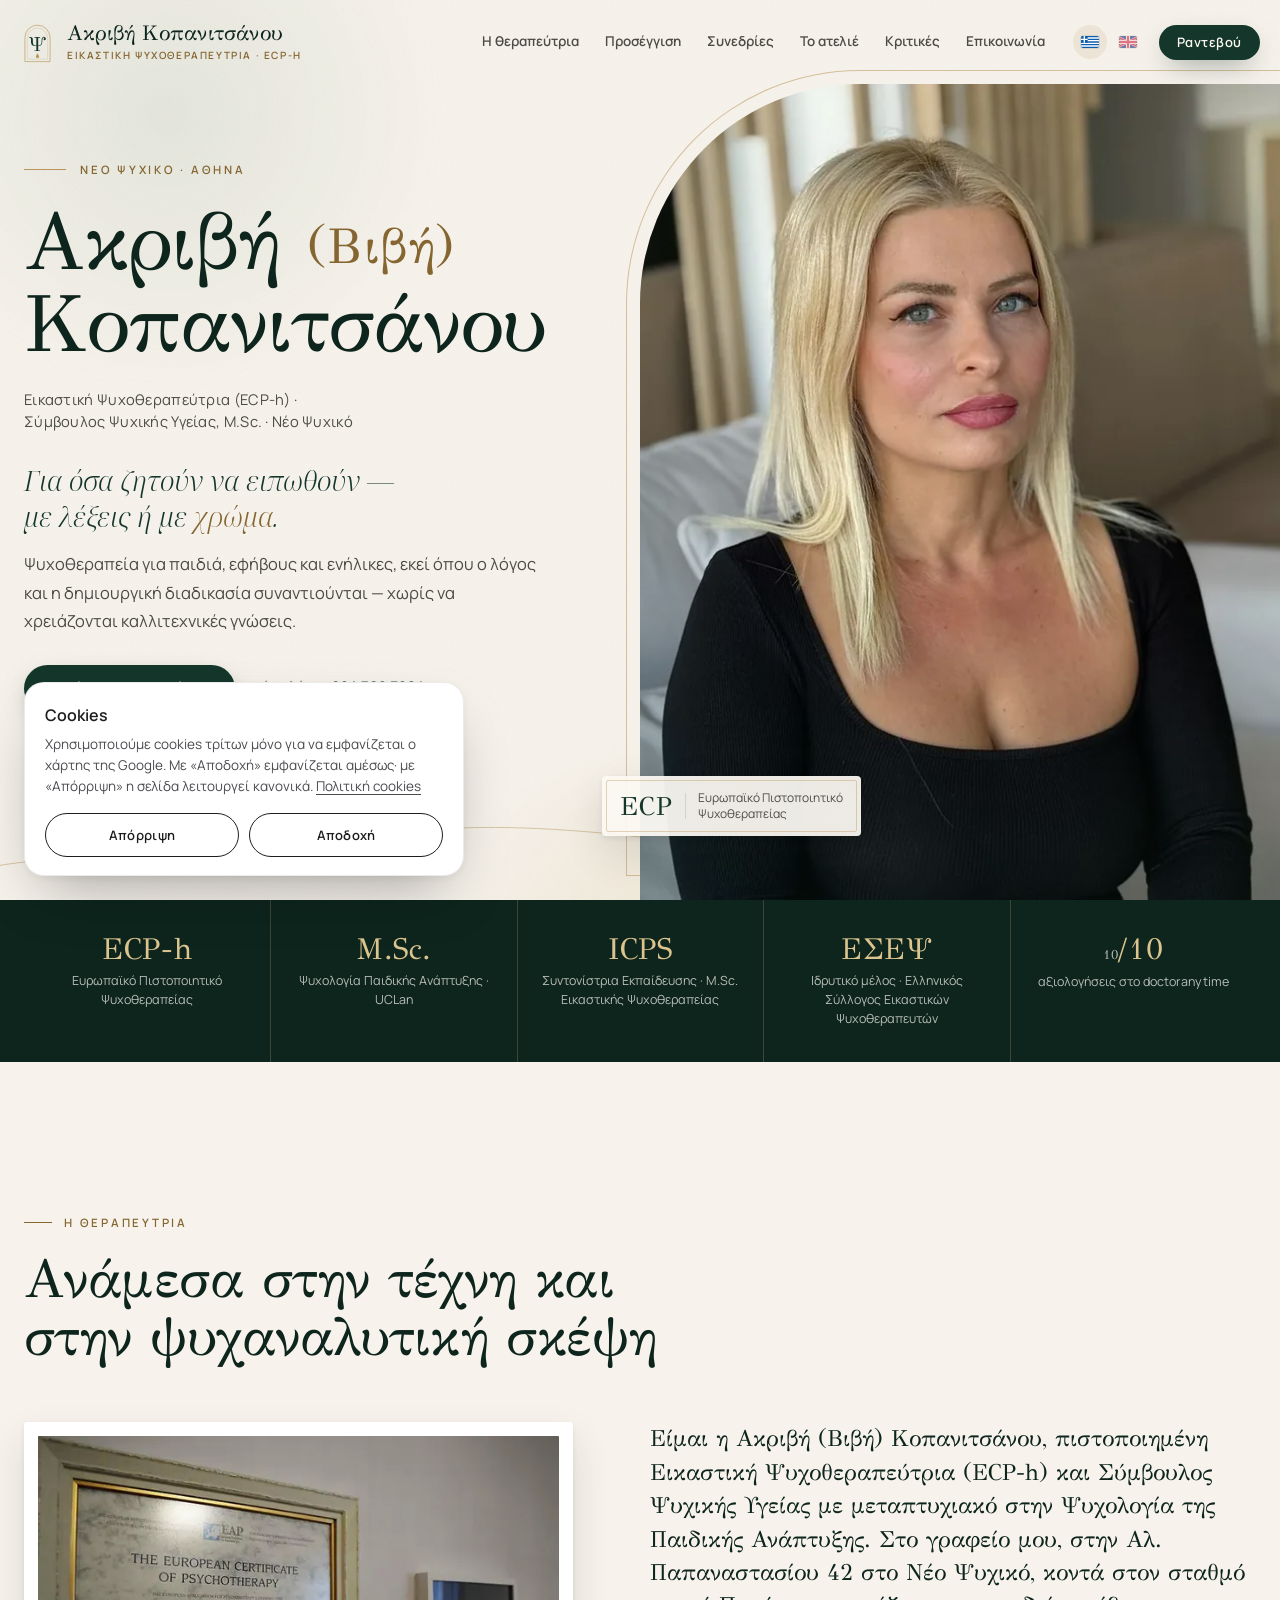
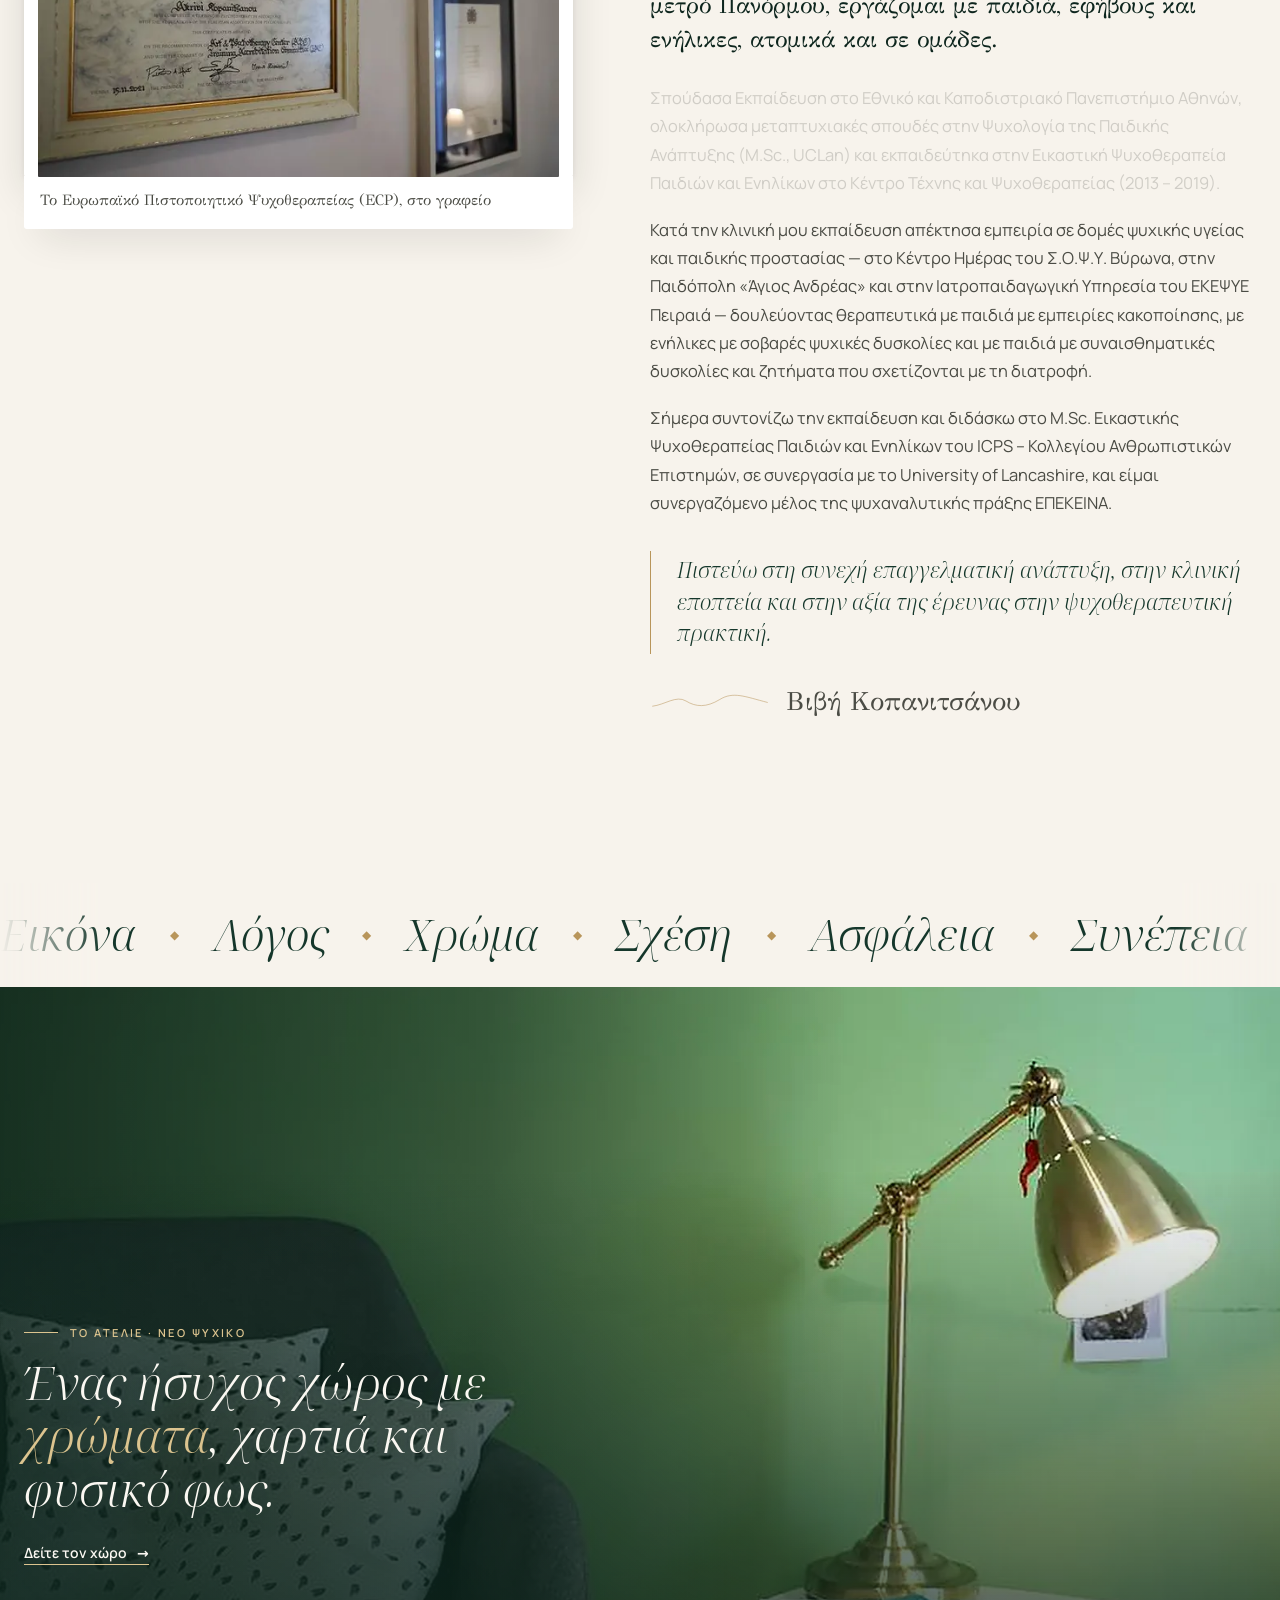
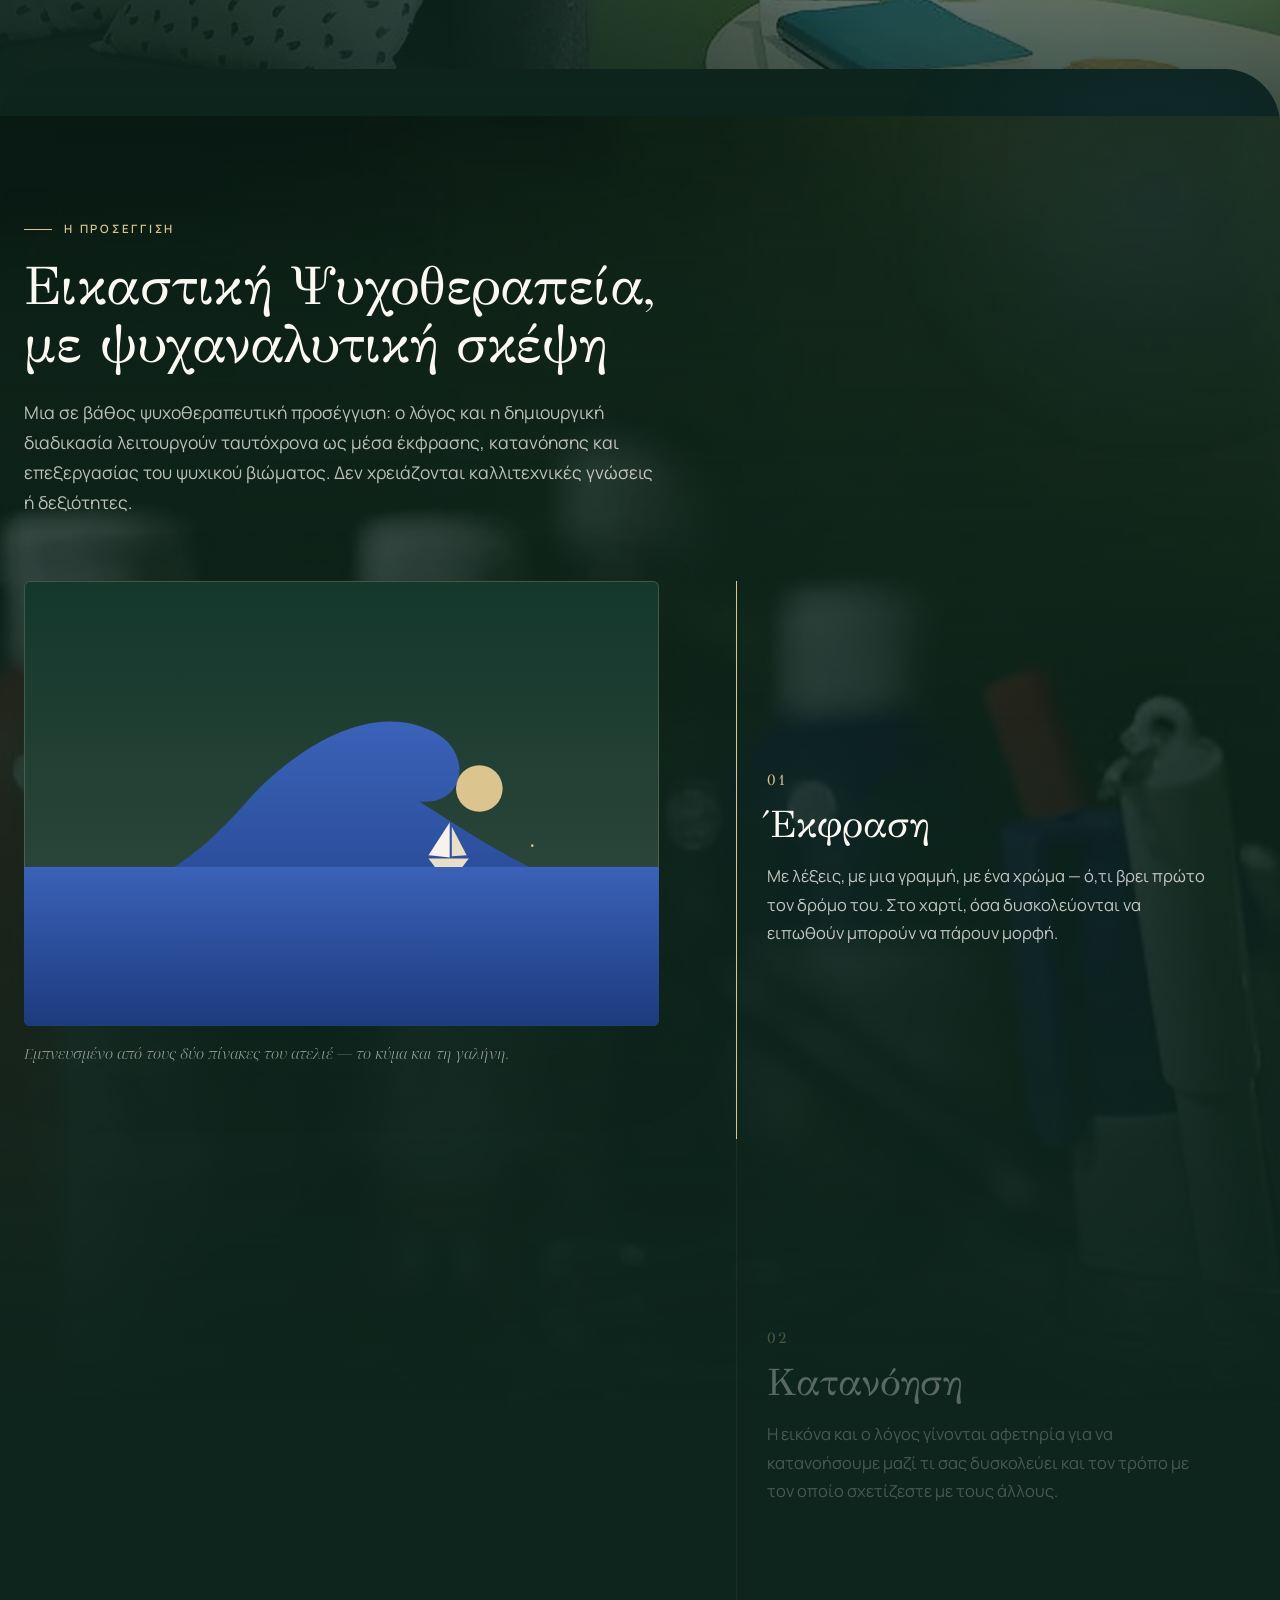
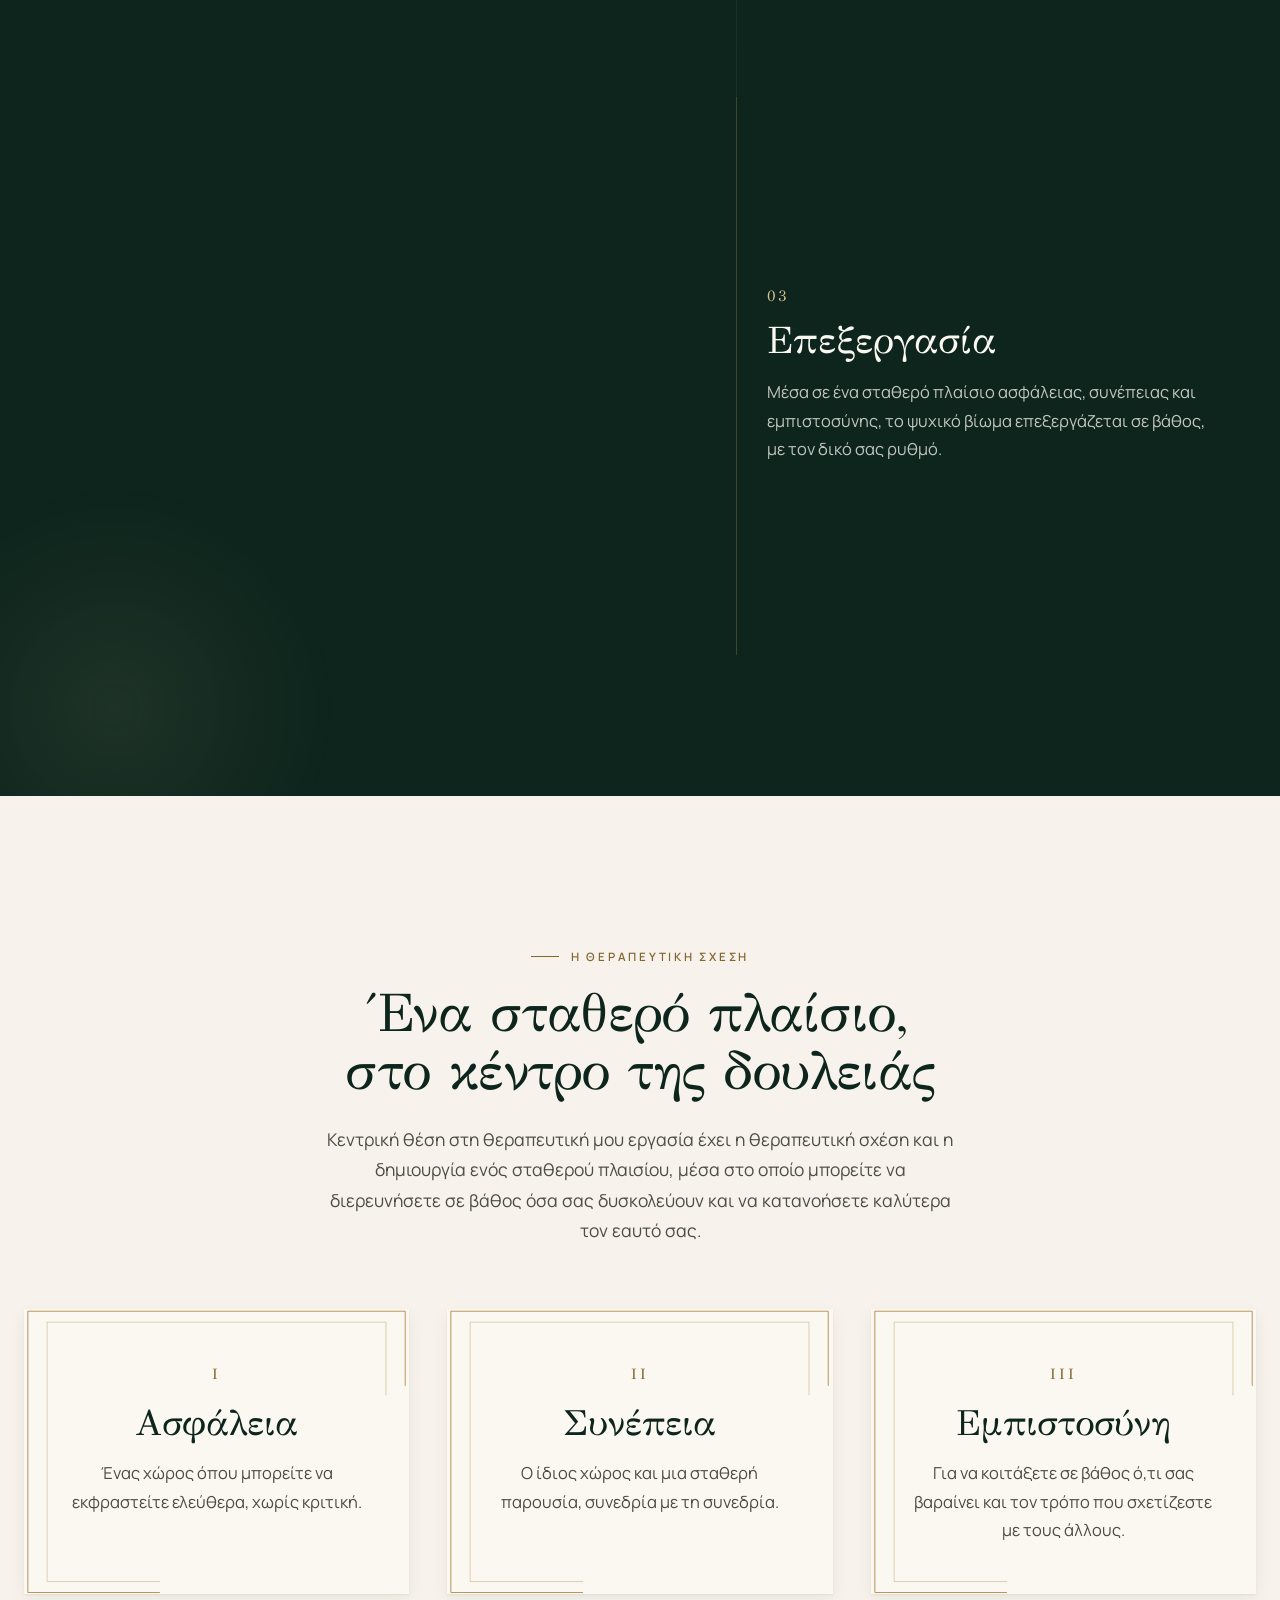
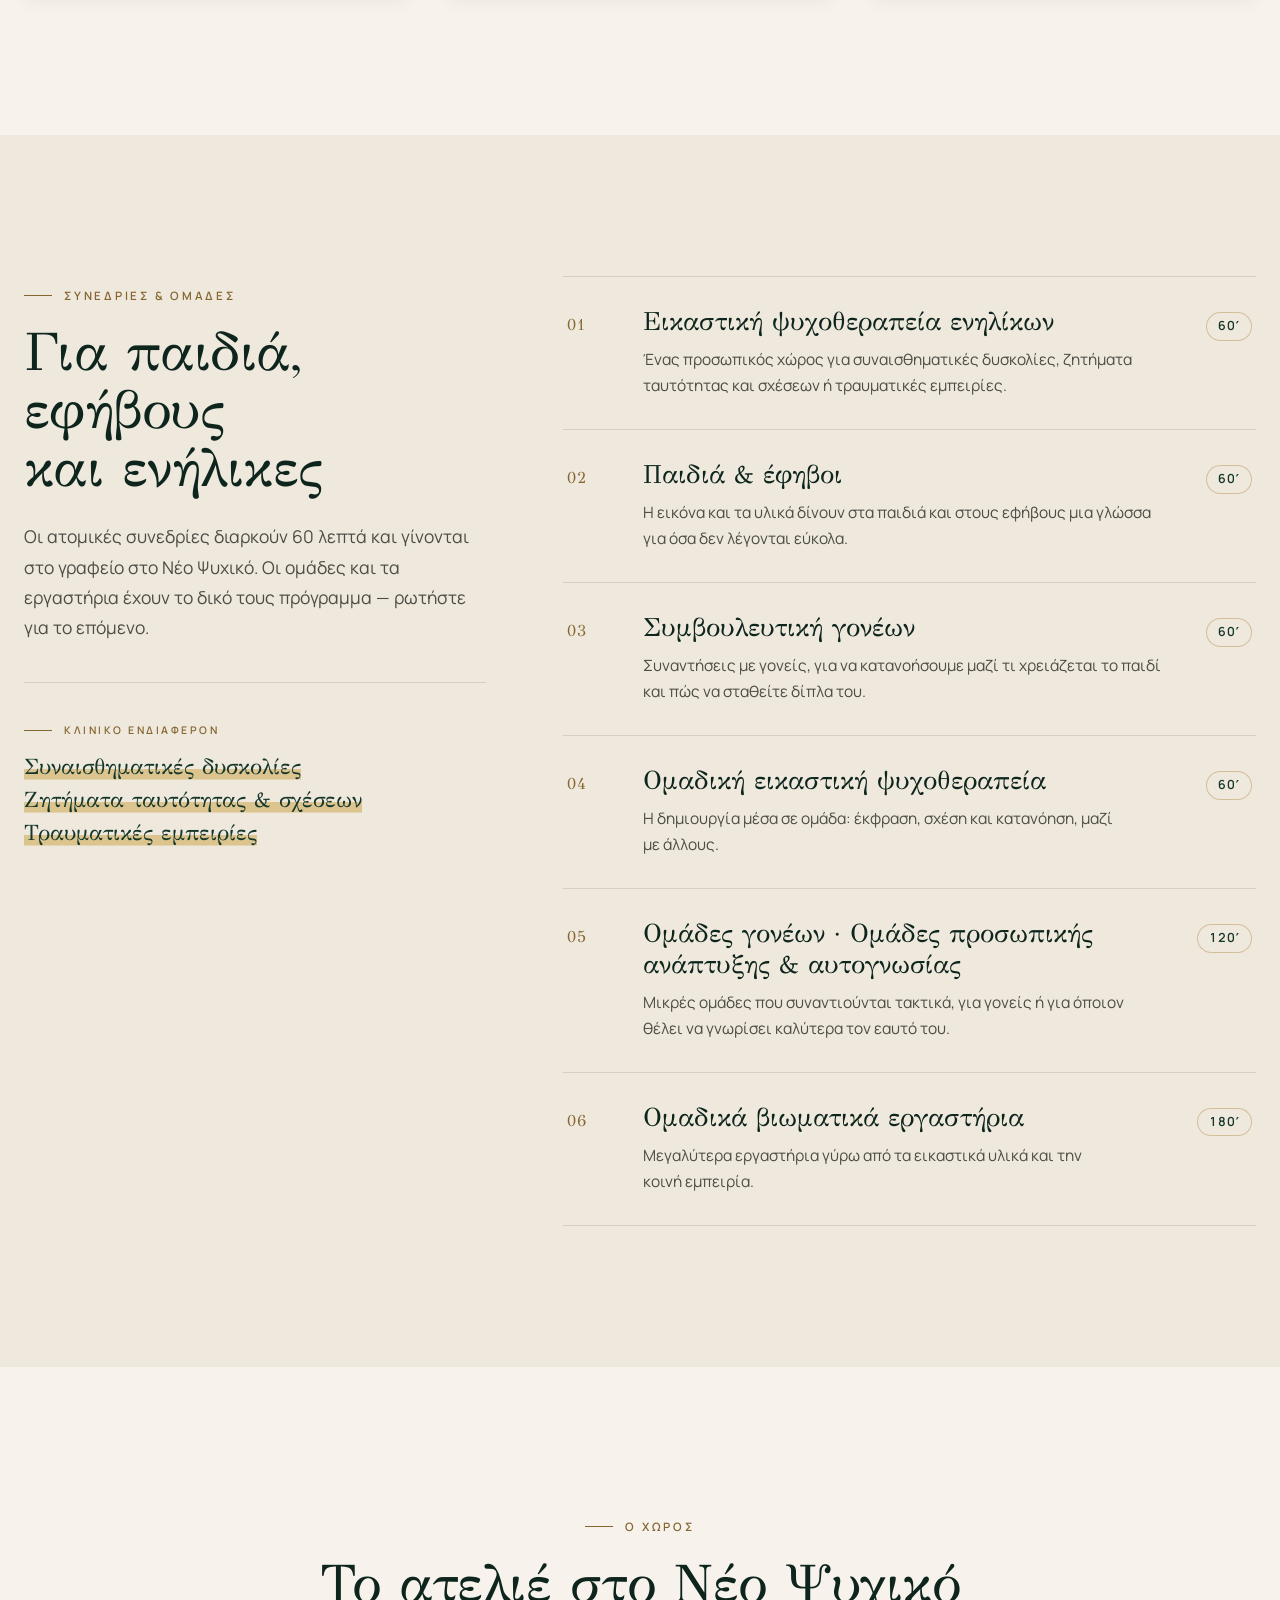
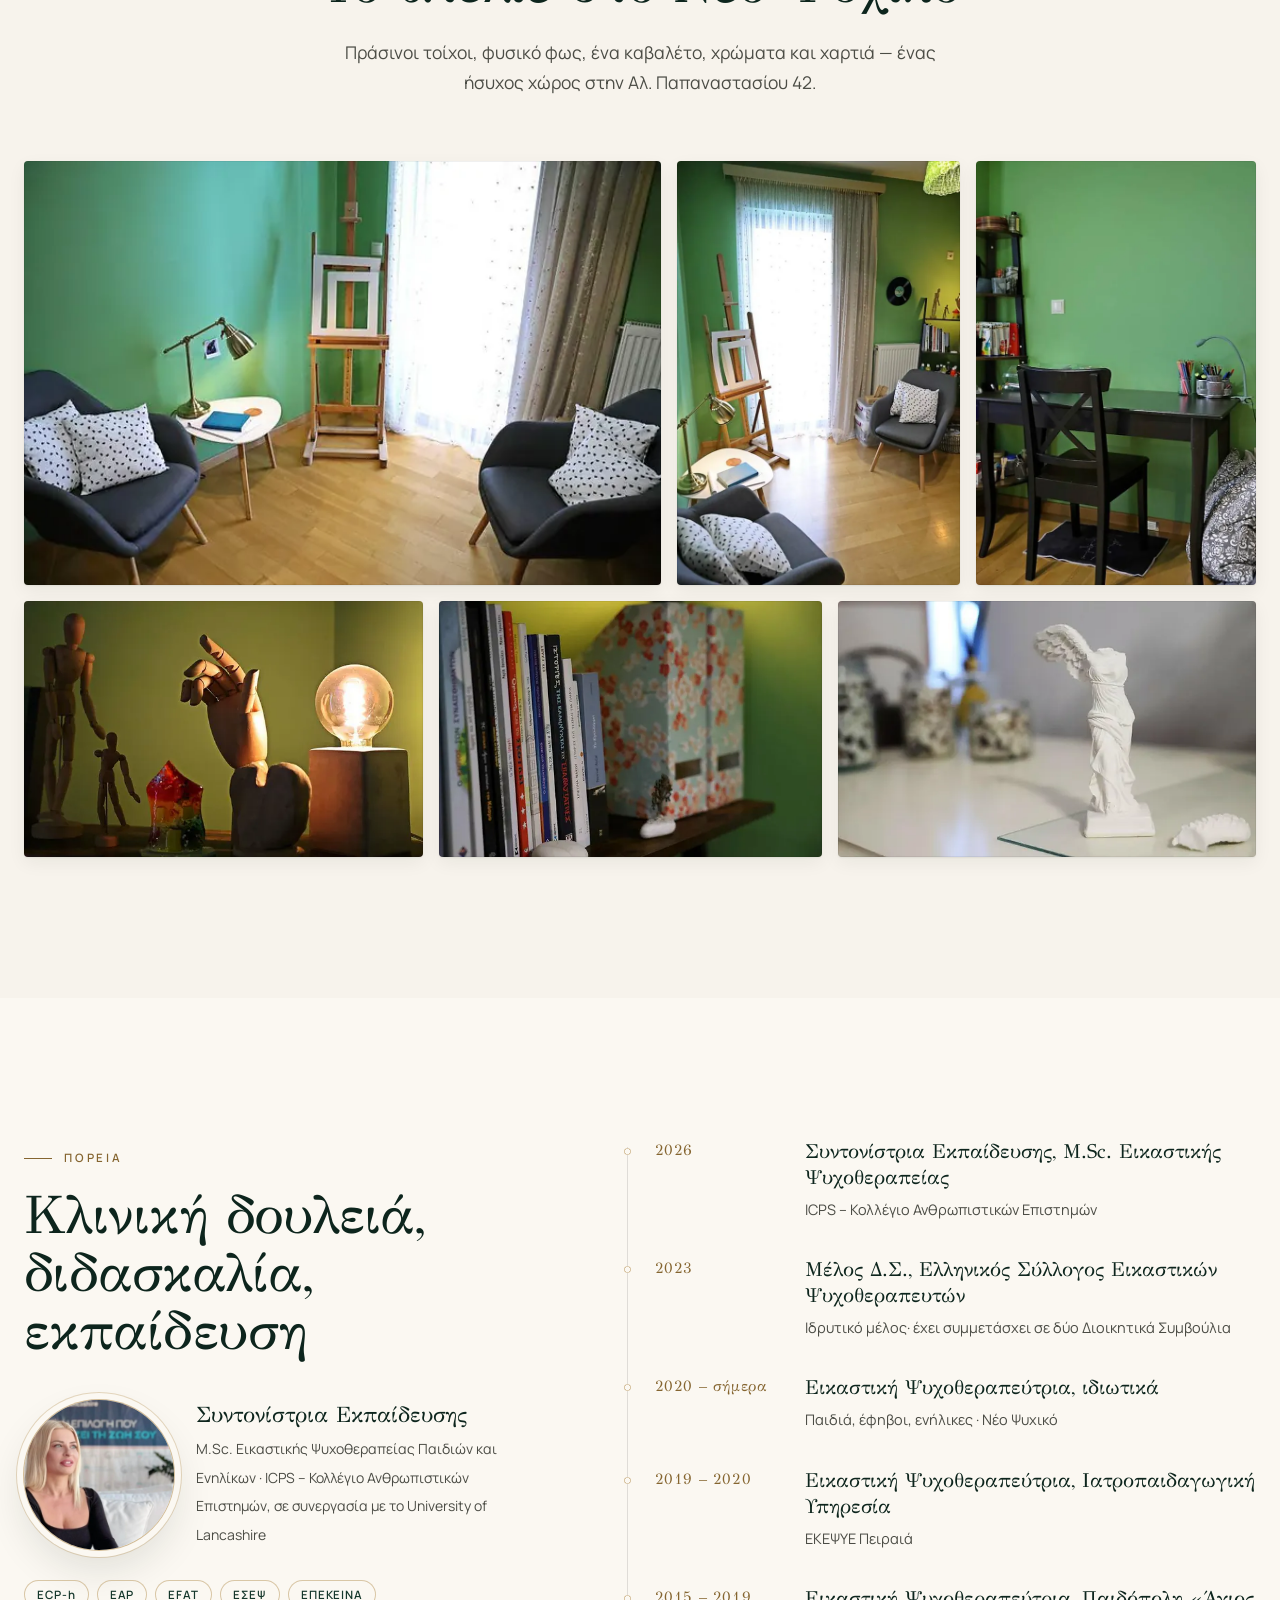
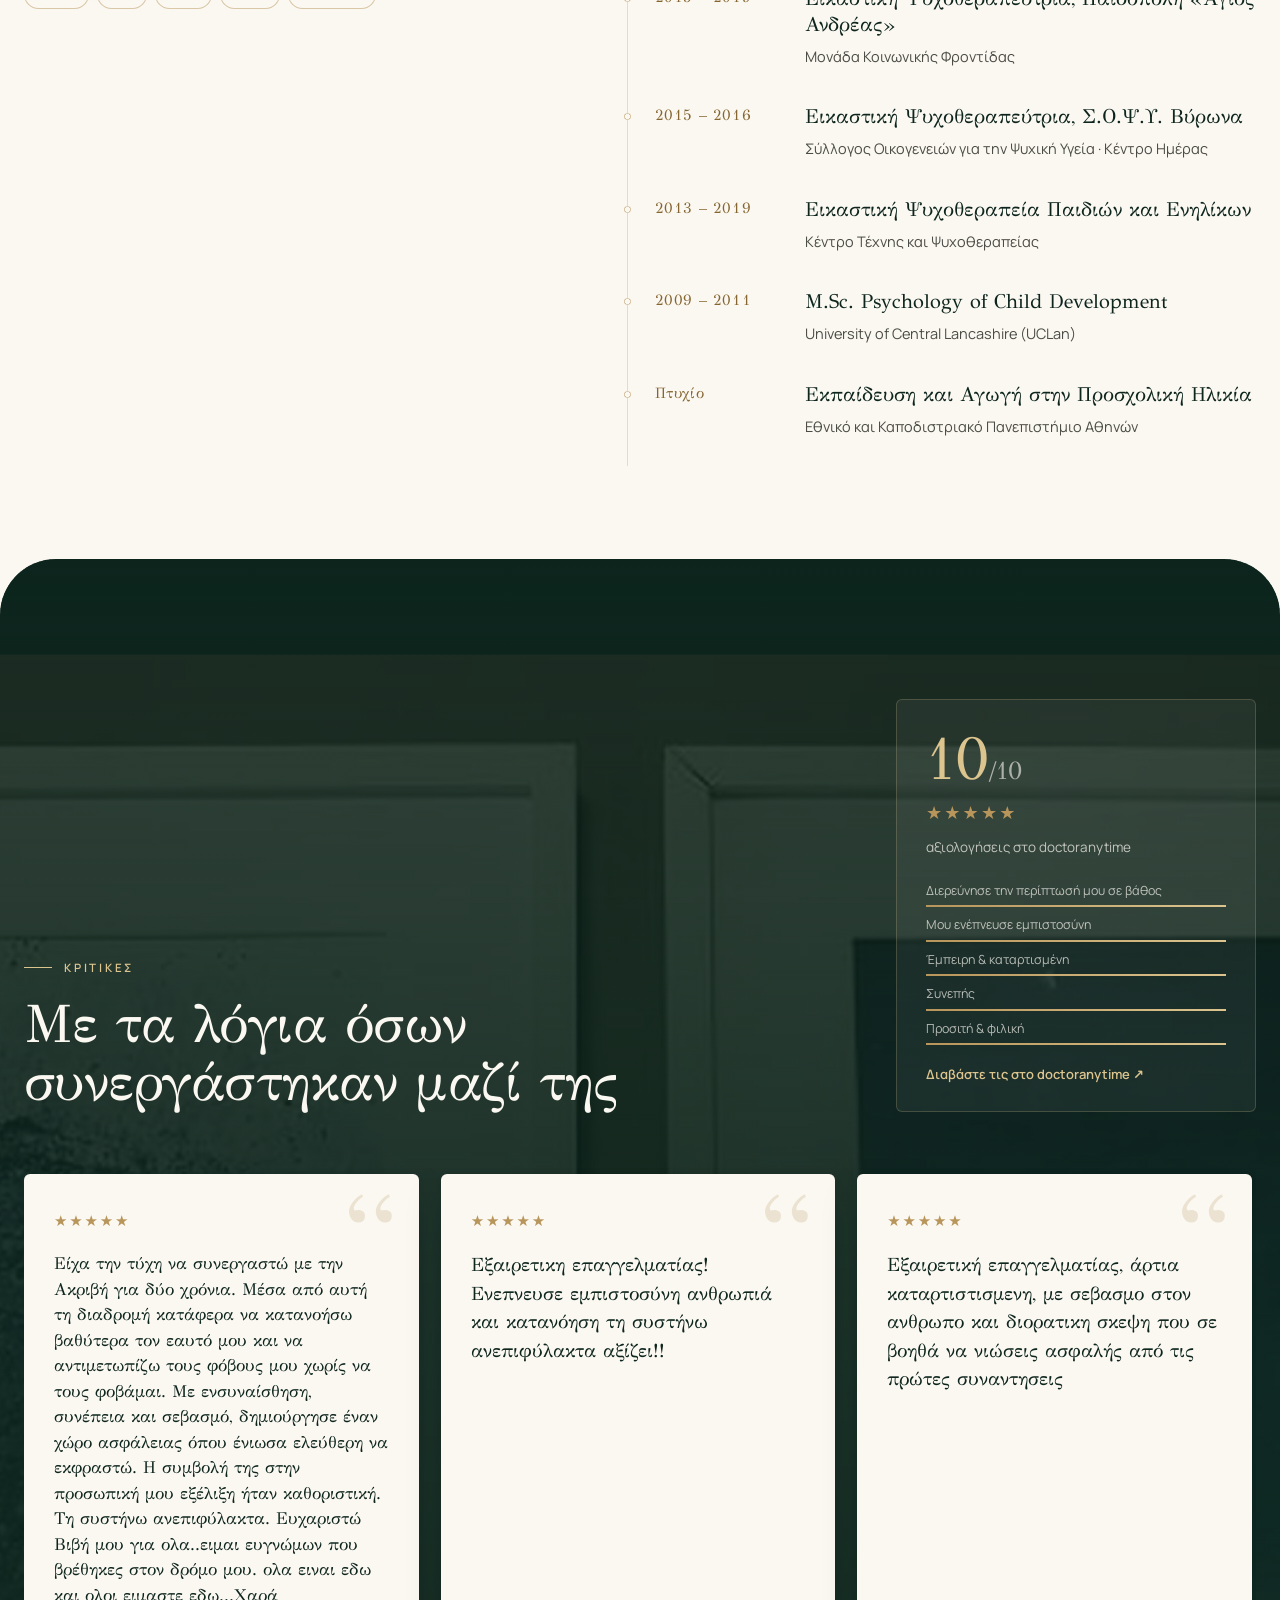
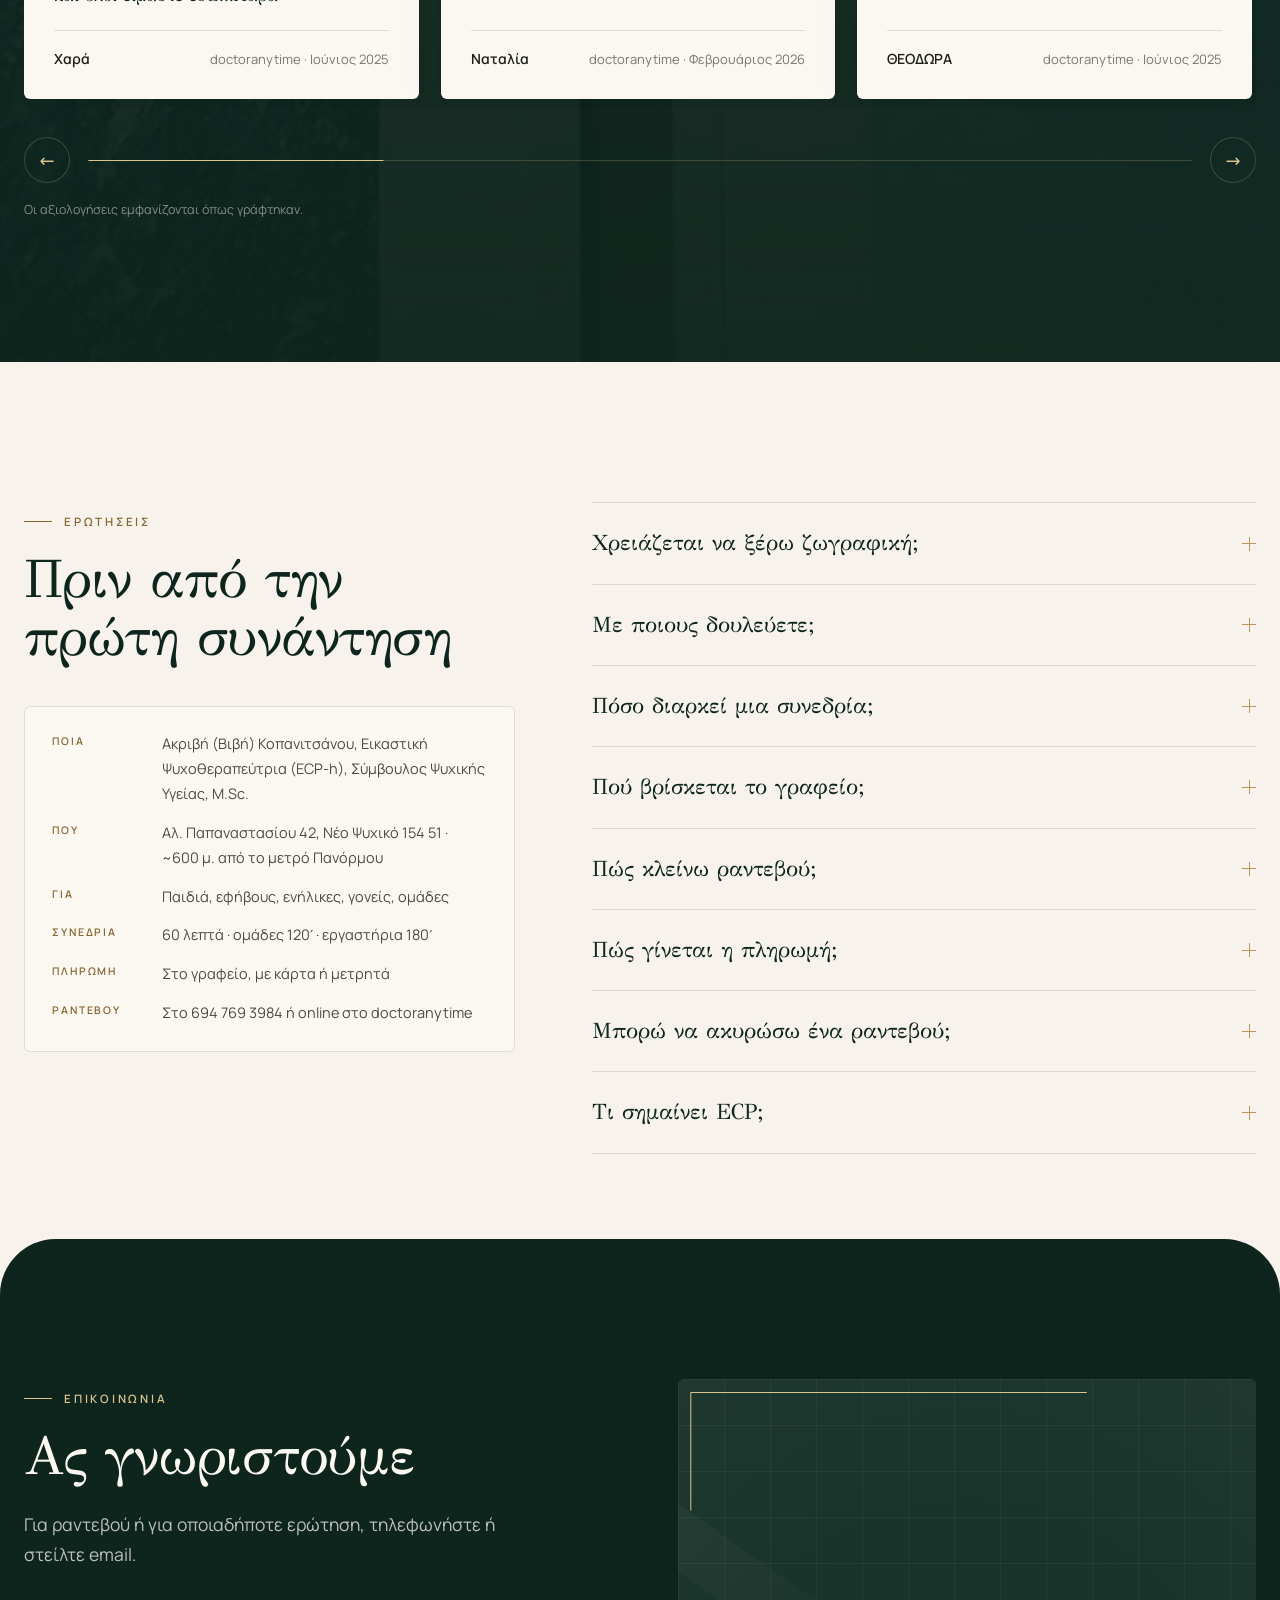
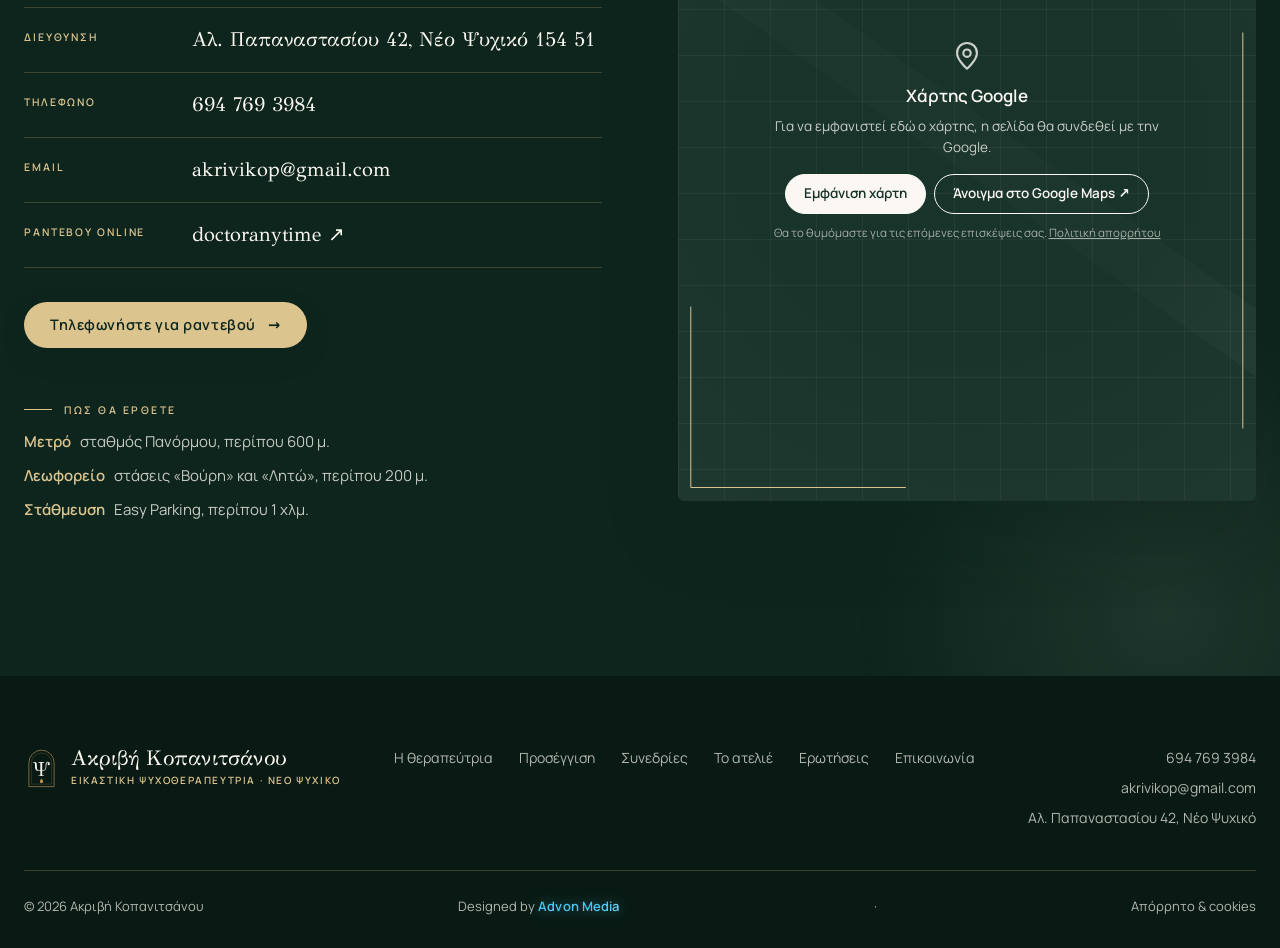
==== commit b72589e0: "Split-screen hero on desktop + space photos as parallax backgrounds and a full-width studio band [sk" ====
--- a/index.html
+++ b/index.html
@@ -14,10 +14,10 @@
 <!-- /advon-icons -->
 <meta name="description" content="Ακριβή (Βιβή) Κοπανιτσάνου, Εικαστική Ψυχοθεραπεύτρια (ECP-h) και Σύμβουλος Ψυχικής Υγείας στο Νέο Ψυχικό. Παιδιά, έφηβοι, ενήλικες και ομάδες.">
 <meta name="robots" content="index,follow,max-image-preview:large">
-<meta name="msvalidate.01" content="B111344056B4F7484DEA53457F44A3C3">
 <!-- advon-en -->
 <script>try{localStorage.setItem("kop-lang","el")}catch(e){}</script>
 <!-- /advon-en -->
+<meta name="msvalidate.01" content="B111344056B4F7484DEA53457F44A3C3">
 <script id="advon-draft-guard">/* Advon: drafts stay out of Google; the real domain is untouched */(function(h){if(/(^|\.)(drafts\.advonmedia\.com|github\.io|netlify\.app)$/.test(h)){var m=document.createElement("meta");m.name="robots";m.content="noindex,nofollow";document.head.appendChild(m)}})(location.hostname)</script>
 <meta name="theme-color" content="#F7F3EC">
 <meta name="color-scheme" content="light only">
@@ -531,6 +531,48 @@
 @keyframes advon-up{from{opacity:0;transform:translateY(20px)}to{opacity:1;transform:none}}
 @media (prefers-reduced-motion:reduce){.advon-ck{animation:none}}
 </style>
+<style id="r1-css">
+/* ===== r1 (19 Nov 2026): split hero on desktop + space photos as backgrounds ===== */
+@media (min-width:1001px){
+ .hero{padding:0;align-items:stretch;min-height:100vh;min-height:100svh}
+ .hero-in{width:100%;max-width:none;margin:0;grid-template-columns:minmax(0,1fr) minmax(0,1fr);gap:0;align-items:stretch;min-height:100vh;min-height:100svh}
+ .hero-txt{align-self:center;padding:calc(var(--hdh) + 40px) clamp(40px,4.6vw,88px) 90px max(24px,calc((100vw - 1300px)/2))}
+ .hero-ph{justify-self:stretch;width:auto;margin:var(--hdh) 0 0;position:relative;min-height:0}
+ .hp-img{aspect-ratio:auto;height:100%;border-radius:220px 0 0 0;box-shadow:none}
+ .hp-img img{object-position:50% 24%}
+ .hp-img::after{background:linear-gradient(90deg,rgba(13,37,29,.16),transparent 22%),linear-gradient(180deg,transparent 62%,rgba(13,37,29,.26))}
+ .hp-frame{inset:-14px auto 24px -14px;width:calc(100% + 14px);border-radius:234px 0 0 0;border-right:0}
+ .hp-plaque{left:-38px;bottom:64px}
+ .hero-line{width:50%}
+ .hero .cue{left:25%}
+}
+/* full-width photo band */
+.pband{position:relative;z-index:1;height:clamp(460px,82vh,780px);overflow:hidden;background:var(--em-dd);color:var(--ivory);display:flex;align-items:flex-end}
+.pband .pb-img{position:absolute;left:0;top:-12%;width:100%;height:124%;object-fit:cover;object-position:50% 50%;transform:translate3d(0,var(--py,0px),0) scale(1.04)}
+.pband::before{content:"";position:absolute;inset:0;z-index:1;background:linear-gradient(180deg,rgba(13,37,29,0) 25%,rgba(13,37,29,.55) 70%,rgba(13,37,29,.82)),linear-gradient(90deg,rgba(13,37,29,.82) 0%,rgba(13,37,29,.55) 38%,transparent 66%)}
+.pband .pb-in{position:relative;z-index:2;width:min(1240px,100% - 48px);margin:0 auto;padding:0 0 calc(56px + clamp(70px,8vw,120px))}
+.pb-k{display:inline-flex;align-items:center;gap:12px;font:600 11px/1 var(--fb);letter-spacing:.22em;text-transform:uppercase;color:var(--gold-l);margin:0 0 18px}
+.pb-k::before{content:"";width:34px;height:1px;background:currentColor}
+.pb-t{font:300 italic clamp(30px,3.6vw,54px)/1.16 var(--fi);max-width:13em;margin:0 0 22px;color:var(--ivory);text-shadow:0 2px 24px rgba(13,37,29,.5)}
+.pb-t i{color:var(--gold-l)}
+.pb-l{display:inline-flex;gap:10px;align-items:center;font:600 14px/1 var(--fb);color:var(--ivory);border-bottom:1px solid var(--gold-l);padding-bottom:4px}
+.pb-l span{transition:transform .35s var(--ease-o)}
+@media (hover:hover){.pb-l:hover span{transform:translateX(4px)}}
+.pband .pb-k,.pband .pb-t,.pband .pb-l{opacity:0;transform:translateY(18px);transition:opacity .9s var(--ease-o),transform .9s var(--ease-o)}
+.pband.in .pb-k,.pband.in .pb-t,.pband.in .pb-l{opacity:1;transform:none}
+.pband.in .pb-t{transition-delay:.12s}.pband.in .pb-l{transition-delay:.24s}
+.tick{padding-bottom:30px}
+/* faint photo behind dark sections */
+.pbg{position:absolute;inset:0;z-index:0;overflow:hidden;pointer-events:none}
+.pbg img{position:absolute;left:0;top:-12%;width:100%;height:124%;object-fit:cover;opacity:.34;transform:translate3d(0,var(--py,0px),0);filter:saturate(.75)}
+.pbg::after{content:"";position:absolute;inset:0;background:linear-gradient(180deg,rgba(13,37,29,.3),rgba(13,37,29,.72) 50%,rgba(13,37,29,.9))}
+.pbg.top img{opacity:.46;height:70%;top:-6%}.pbg.top::after{background:linear-gradient(180deg,rgba(13,37,29,.25),rgba(13,37,29,.7) 30%,var(--em-dd) 58%)}
+.dark>.pbg~.amb{z-index:0}
+@media (max-width:1000px){.pband{height:clamp(360px,62vh,560px)}.pband .pb-img{top:0;height:100%;transform:none}.pbg img{top:0;height:100%;transform:none}}
+@media (max-width:700px){.pband .pb-in{width:min(100% - 36px,1240px);padding-bottom:104px}.pb-t{font-size:29px}}
+@media (prefers-reduced-motion:reduce){.pband .pb-img,.pbg img{transform:none!important}.pband .pb-k,.pband .pb-t,.pband .pb-l{opacity:1!important;transform:none!important}}
+html:not(.js) .pband .pb-k,html:not(.js) .pband .pb-t,html:not(.js) .pband .pb-l{opacity:1;transform:none}
+</style>
 </head>
 <body>
 <a class="skip" href="#main" data-en="Skip to content">Μετάβαση στο περιεχόμενο</a>
@@ -645,8 +687,11 @@
 </section>
 
 <div class="tick" aria-hidden="true"><div class="tick-in"><span data-en="Image">Εικόνα</span><i>◆</i><span data-en="Words">Λόγος</span><i>◆</i><span data-en="Colour">Χρώμα</span><i>◆</i><span data-en="Relationship">Σχέση</span><i>◆</i><span data-en="Safety">Ασφάλεια</span><i>◆</i><span data-en="Consistency">Συνέπεια</span><i>◆</i><span data-en="Trust">Εμπιστοσύνη</span><i>◆</i><span data-en="Image">Εικόνα</span><i>◆</i><span data-en="Words">Λόγος</span><i>◆</i><span data-en="Colour">Χρώμα</span><i>◆</i><span data-en="Relationship">Σχέση</span><i>◆</i><span data-en="Safety">Ασφάλεια</span><i>◆</i><span data-en="Consistency">Συνέπεια</span><i>◆</i><span data-en="Trust">Εμπιστοσύνη</span><i>◆</i></div></div>
+<section class="pband" aria-label="Το ατελιέ" data-en-aria="The studio"><img class="pb-img" data-px="7" loading="lazy" decoding="async" src="assets/img/akrivi-kopanitsanou-atelie-polythrona-fotistiko-1800.webp" srcset="assets/img/akrivi-kopanitsanou-atelie-polythrona-fotistiko-600.webp 600w, assets/img/akrivi-kopanitsanou-atelie-polythrona-fotistiko.webp 1200w, assets/img/akrivi-kopanitsanou-atelie-polythrona-fotistiko-1800.webp 1800w" sizes="100vw" width="1800" height="1179" alt="Πολυθρόνα και φωτιστικό στον πράσινο τοίχο του ατελιέ στο Νέο Ψυχικό" data-en-alt="Armchair and lamp against the green wall of the studio in Neo Psychiko"><div class="pb-in"><p class="pb-k" data-en="The studio · Neo Psychiko">Το ατελιέ · Νέο Ψυχικό</p><p class="pb-t" data-en="A quiet room with <i>colours</i>, paper and natural light.">Ένας ήσυχος χώρος με <i>χρώματα</i>, χαρτιά και φυσικό φως.</p><a class="pb-l" href="#atelie"><b data-en="See the space">Δείτε τον χώρο</b><span aria-hidden="true">→</span></a></div></section>
+
 
 <section class="sec dark appr" id="prosengisi">
+  <div class="pbg top" aria-hidden="true"><img data-px="8" loading="lazy" decoding="async" src="assets/img/akrivi-kopanitsanou-atelie-chromata-pinelia.webp" srcset="assets/img/akrivi-kopanitsanou-atelie-chromata-pinelia-600.webp 600w, assets/img/akrivi-kopanitsanou-atelie-chromata-pinelia.webp 1200w" sizes="100vw" alt=""></div>
   <div class="amb" aria-hidden="true"><span class="wash w4"></span><span class="wash w5"></span></div>
   <div class="wrap">
     <div class="sec-head">
@@ -722,20 +767,14 @@
     </div>
     <div class="gal">
       <div class="g-row">
-        <button type="button" class="g lb-t" style="--r:1.5" data-full="assets/img/akrivi-kopanitsanou-grafeio-neo-psychiko-fos.webp"><img loading="lazy" decoding="async" src="assets/img/akrivi-kopanitsanou-grafeio-neo-psychiko-fos-600.webp" srcset="assets/img/akrivi-kopanitsanou-grafeio-neo-psychiko-fos-600.webp 600w, assets/img/akrivi-kopanitsanou-grafeio-neo-psychiko-fos.webp 1200w" sizes="(max-width:700px) 92vw, 36vw" width="1200" height="800" alt="Ο χώρος συνεδριών με φυσικό φως στο Νέο Ψυχικό" data-en-alt="The session room with natural light in Neo Psychiko"></button>
+        <button type="button" class="g lb-t ms" style="--r:1.5" data-full="assets/img/akrivi-kopanitsanou-atelie-eikastikis-psychotherapeias-neo-psychiko.webp"><span class="ms-in"><img loading="lazy" decoding="async" src="assets/img/akrivi-kopanitsanou-atelie-eikastikis-psychotherapeias-neo-psychiko-600.webp" srcset="assets/img/akrivi-kopanitsanou-atelie-eikastikis-psychotherapeias-neo-psychiko-600.webp 600w, assets/img/akrivi-kopanitsanou-atelie-eikastikis-psychotherapeias-neo-psychiko.webp 1200w" sizes="(max-width:700px) 92vw, 36vw" width="1200" height="800" alt="Το ατελιέ εικαστικής ψυχοθεραπείας με τις δύο πολυθρόνες και το καβαλέτο" data-en-alt="The art psychotherapy studio with two armchairs and the easel"></span></button>
         <button type="button" class="g lb-t" style="--r:.6667" data-full="assets/img/akrivi-kopanitsanou-atelie-kavaletto-parathyro.webp"><img loading="lazy" decoding="async" src="assets/img/akrivi-kopanitsanou-atelie-kavaletto-parathyro-600.webp" srcset="assets/img/akrivi-kopanitsanou-atelie-kavaletto-parathyro-600.webp 600w, assets/img/akrivi-kopanitsanou-atelie-kavaletto-parathyro.webp 800w" sizes="(max-width:700px) 60vw, 18vw" width="800" height="1200" alt="Το καβαλέτο δίπλα στο παράθυρο του ατελιέ" data-en-alt="The easel by the studio window"></button>
-        <button type="button" class="g lb-t ms" style="--r:1.5" data-full="assets/img/akrivi-kopanitsanou-atelie-eikastikis-psychotherapeias-neo-psychiko.webp"><span class="ms-in"><img loading="lazy" decoding="async" src="assets/img/akrivi-kopanitsanou-atelie-eikastikis-psychotherapeias-neo-psychiko-600.webp" srcset="assets/img/akrivi-kopanitsanou-atelie-eikastikis-psychotherapeias-neo-psychiko-600.webp 600w, assets/img/akrivi-kopanitsanou-atelie-eikastikis-psychotherapeias-neo-psychiko.webp 1200w" sizes="(max-width:700px) 92vw, 36vw" width="1200" height="800" alt="Το ατελιέ εικαστικής ψυχοθεραπείας με τις δύο πολυθρόνες και το καβαλέτο" data-en-alt="The art psychotherapy studio with two armchairs and the easel"></span></button>
+        <button type="button" class="g lb-t" style="--r:.66" data-full="assets/img/akrivi-kopanitsanou-atelie-grafeio.webp"><img loading="lazy" decoding="async" src="assets/img/akrivi-kopanitsanou-atelie-grafeio-600.webp" srcset="assets/img/akrivi-kopanitsanou-atelie-grafeio-600.webp 600w, assets/img/akrivi-kopanitsanou-atelie-grafeio.webp 792w" sizes="(max-width:700px) 60vw, 18vw" width="792" height="1200" alt="Το γραφείο εργασίας μέσα στο ατελιέ" data-en-alt="The work desk inside the studio"></button>
       </div>
       <div class="g-row">
-        <button type="button" class="g lb-t" style="--r:1.5267" data-full="assets/img/akrivi-kopanitsanou-atelie-polythrona-fotistiko.webp"><img loading="lazy" decoding="async" src="assets/img/akrivi-kopanitsanou-atelie-polythrona-fotistiko-600.webp" srcset="assets/img/akrivi-kopanitsanou-atelie-polythrona-fotistiko-600.webp 600w, assets/img/akrivi-kopanitsanou-atelie-polythrona-fotistiko.webp 1200w" sizes="(max-width:700px) 92vw, 36vw" width="1200" height="786" alt="Πολυθρόνα και φωτιστικό στον πράσινο τοίχο του ατελιέ" data-en-alt="Armchair and lamp against the green studio wall"></button>
-        <button type="button" class="g lb-t" style="--r:.66" data-full="assets/img/akrivi-kopanitsanou-atelie-grafeio.webp"><img loading="lazy" decoding="async" src="assets/img/akrivi-kopanitsanou-atelie-grafeio-600.webp" srcset="assets/img/akrivi-kopanitsanou-atelie-grafeio-600.webp 600w, assets/img/akrivi-kopanitsanou-atelie-grafeio.webp 792w" sizes="(max-width:700px) 60vw, 18vw" width="792" height="1200" alt="Το γραφείο εργασίας μέσα στο ατελιέ" data-en-alt="The work desk inside the studio"></button>
-        <button type="button" class="g lb-t" style="--r:1.6194" data-full="assets/img/akrivi-kopanitsanou-atelie-pinakes-kyma-galini.webp"><img loading="lazy" decoding="async" src="assets/img/akrivi-kopanitsanou-atelie-pinakes-kyma-galini-600.webp" srcset="assets/img/akrivi-kopanitsanou-atelie-pinakes-kyma-galini-600.webp 600w, assets/img/akrivi-kopanitsanou-atelie-pinakes-kyma-galini.webp 1200w" sizes="(max-width:700px) 92vw, 36vw" width="1200" height="741" alt="Οι δύο πίνακες του ατελιέ: το κύμα και η γαλήνη" data-en-alt="The two paintings in the studio: the wave and the calm"></button>
-      </div>
-      <div class="g-row">
-        <button type="button" class="g lb-t" style="--r:1.5625" data-full="assets/img/akrivi-kopanitsanou-atelie-xylines-figoures.webp"><img loading="lazy" decoding="async" src="assets/img/akrivi-kopanitsanou-atelie-xylines-figoures-600.webp" width="1200" height="768" sizes="(max-width:700px) 46vw, 24vw" srcset="assets/img/akrivi-kopanitsanou-atelie-xylines-figoures-600.webp 600w, assets/img/akrivi-kopanitsanou-atelie-xylines-figoures.webp 1200w" alt="Ξύλινες φιγούρες και φωτιστικό στο ράφι του ατελιέ" data-en-alt="Wooden figures and a lamp on the studio shelf"></button>
-        <button type="button" class="g lb-t" style="--r:1.5" data-full="assets/img/akrivi-kopanitsanou-atelie-chromata-pinelia.webp"><img loading="lazy" decoding="async" src="assets/img/akrivi-kopanitsanou-atelie-chromata-pinelia-600.webp" width="1200" height="800" sizes="(max-width:700px) 46vw, 24vw" srcset="assets/img/akrivi-kopanitsanou-atelie-chromata-pinelia-600.webp 600w, assets/img/akrivi-kopanitsanou-atelie-chromata-pinelia.webp 1200w" alt="Χρώματα, πινέλα και μολύβια για την εικαστική ψυχοθεραπεία" data-en-alt="Paints, brushes and pencils for art psychotherapy"></button>
-        <button type="button" class="g lb-t" style="--r:1.5" data-full="assets/img/akrivi-kopanitsanou-atelie-vivlia.webp"><img loading="lazy" decoding="async" src="assets/img/akrivi-kopanitsanou-atelie-vivlia-600.webp" width="1200" height="800" sizes="(max-width:700px) 46vw, 24vw" srcset="assets/img/akrivi-kopanitsanou-atelie-vivlia-600.webp 600w, assets/img/akrivi-kopanitsanou-atelie-vivlia.webp 1200w" alt="Βιβλία στο ράφι του ατελιέ" data-en-alt="Books on the studio shelf"></button>
-        <button type="button" class="g lb-t" style="--r:1.6349" data-full="assets/img/akrivi-kopanitsanou-atelie-niki-samothrakis.webp"><img loading="lazy" decoding="async" src="assets/img/akrivi-kopanitsanou-atelie-niki-samothrakis-600.webp" width="1200" height="734" sizes="(max-width:700px) 46vw, 24vw" srcset="assets/img/akrivi-kopanitsanou-atelie-niki-samothrakis-600.webp 600w, assets/img/akrivi-kopanitsanou-atelie-niki-samothrakis.webp 1200w" alt="Μικρό γλυπτό της Νίκης της Σαμοθράκης στο γραφείο" data-en-alt="A small sculpture of the Winged Victory of Samothrace at the practice"></button>
+        <button type="button" class="g lb-t" style="--r:1.5625" data-full="assets/img/akrivi-kopanitsanou-atelie-xylines-figoures.webp"><img loading="lazy" decoding="async" src="assets/img/akrivi-kopanitsanou-atelie-xylines-figoures-600.webp" width="1200" height="768" sizes="(max-width:700px) 46vw, 32vw" srcset="assets/img/akrivi-kopanitsanou-atelie-xylines-figoures-600.webp 600w, assets/img/akrivi-kopanitsanou-atelie-xylines-figoures.webp 1200w" alt="Ξύλινες φιγούρες και φωτιστικό στο ράφι του ατελιέ" data-en-alt="Wooden figures and a lamp on the studio shelf"></button>
+        <button type="button" class="g lb-t" style="--r:1.5" data-full="assets/img/akrivi-kopanitsanou-atelie-vivlia.webp"><img loading="lazy" decoding="async" src="assets/img/akrivi-kopanitsanou-atelie-vivlia-600.webp" width="1200" height="800" sizes="(max-width:700px) 46vw, 32vw" srcset="assets/img/akrivi-kopanitsanou-atelie-vivlia-600.webp 600w, assets/img/akrivi-kopanitsanou-atelie-vivlia.webp 1200w" alt="Βιβλία στο ράφι του ατελιέ" data-en-alt="Books on the studio shelf"></button>
+        <button type="button" class="g lb-t" style="--r:1.6349" data-full="assets/img/akrivi-kopanitsanou-atelie-niki-samothrakis.webp"><img loading="lazy" decoding="async" src="assets/img/akrivi-kopanitsanou-atelie-niki-samothrakis-600.webp" width="1200" height="734" sizes="(max-width:700px) 46vw, 32vw" srcset="assets/img/akrivi-kopanitsanou-atelie-niki-samothrakis-600.webp 600w, assets/img/akrivi-kopanitsanou-atelie-niki-samothrakis.webp 1200w" alt="Μικρό γλυπτό της Νίκης της Σαμοθράκης στο γραφείο" data-en-alt="A small sculpture of the Winged Victory of Samothrace at the practice"></button>
       </div>
     </div>
   </div>
@@ -767,6 +806,7 @@
 </section>
 
 <section class="sec dark rev" id="kritikes">
+  <div class="pbg" aria-hidden="true"><img data-px="8" loading="lazy" decoding="async" src="assets/img/akrivi-kopanitsanou-atelie-pinakes-kyma-galini.webp" srcset="assets/img/akrivi-kopanitsanou-atelie-pinakes-kyma-galini-600.webp 600w, assets/img/akrivi-kopanitsanou-atelie-pinakes-kyma-galini.webp 1200w" sizes="100vw" alt=""></div>
   <div class="wrap">
     <div class="rev-top">
       <div class="sec-head">
@@ -829,6 +869,7 @@
 </section>
 
 <section class="sec dark contact" id="epikoinonia">
+  <div class="pbg" aria-hidden="true"><img data-px="8" loading="lazy" decoding="async" src="assets/img/akrivi-kopanitsanou-grafeio-neo-psychiko-fos.webp" srcset="assets/img/akrivi-kopanitsanou-grafeio-neo-psychiko-fos-600.webp 600w, assets/img/akrivi-kopanitsanou-grafeio-neo-psychiko-fos.webp 1200w" sizes="100vw" alt=""></div>
   <div class="amb" aria-hidden="true"><span class="wash w6"></span></div>
   <div class="wrap ct-in">
     <div class="ct-l">
@@ -1014,6 +1055,18 @@
   if (document.readyState === 'loading') document.addEventListener('DOMContentLoaded', start); else start();
 })();
 </script>
+<script id="r1-js">
+(function(){var W=window,D=document,RM=matchMedia('(prefers-reduced-motion:reduce)').matches;
+var bands=[].slice.call(D.querySelectorAll('.pband'));
+if('IntersectionObserver' in W&&!RM){var io=new IntersectionObserver(function(es){es.forEach(function(e){if(e.isIntersecting){e.target.classList.add('in');io.unobserve(e.target)}})},{rootMargin:'0px 0px -12% 0px'});bands.forEach(function(b){io.observe(b)})}else bands.forEach(function(b){b.classList.add('in')});
+if(RM||!matchMedia('(hover:hover) and (pointer:fine) and (min-width:1001px)').matches)return;
+var els=[].slice.call(D.querySelectorAll('[data-px]')),vis=new Set(),tk=false;
+var vo=new IntersectionObserver(function(es){es.forEach(function(e){e.isIntersecting?vis.add(e.target):vis.delete(e.target)});run()},{rootMargin:'200px 0px'});
+els.forEach(function(el){vo.observe(el.parentNode)});
+function upd(){tk=false;var vh=W.innerHeight;els.forEach(function(el){var p=el.parentNode;if(!vis.has(p))return;var r=p.getBoundingClientRect(),c=(r.top+r.height/2-vh/2)/(vh/2+r.height/2);el.style.setProperty('--py',(c*-(+el.dataset.px||9))+'%')})}
+function run(){if(!tk){tk=true;requestAnimationFrame(upd)}}
+W.addEventListener('scroll',run,{passive:true});W.addEventListener('resize',run);run()})();
+</script>
 <script id="advon-en-nav">/* flags = links between / and /en (Google ranks both) */document.addEventListener("click",function(e){var b=e.target.closest&&e.target.closest("button[data-l],button[data-lang],a[data-l],a[data-lang],[data-set-lang]");if(!b)return;var l=b.getAttribute("data-l")||b.getAttribute("data-lang")||b.getAttribute("data-set-lang");if(l==="el"||(l!=="el"&&l!=="en"))return;e.preventDefault();e.stopImmediatePropagation();location.href=(l==="en"?"en":"./")+location.hash},true)</script>
 </body>
 </html>
